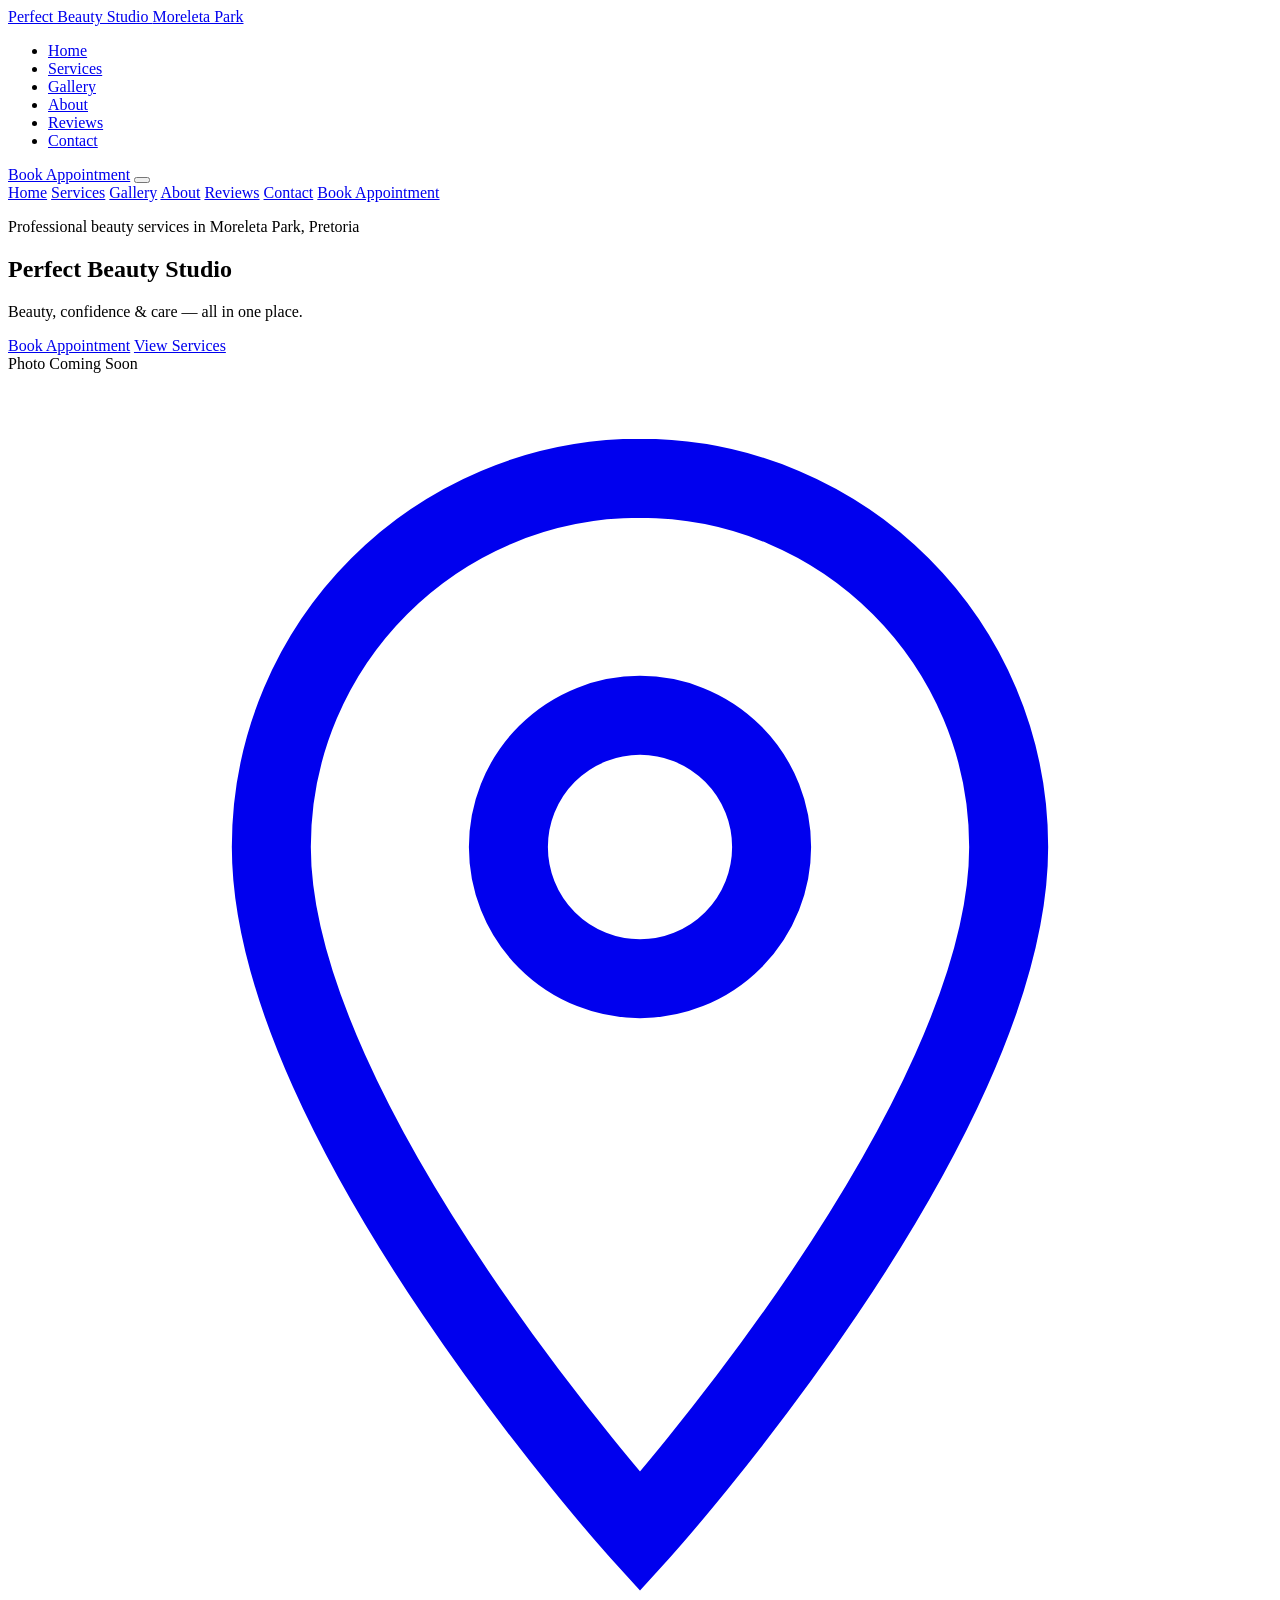
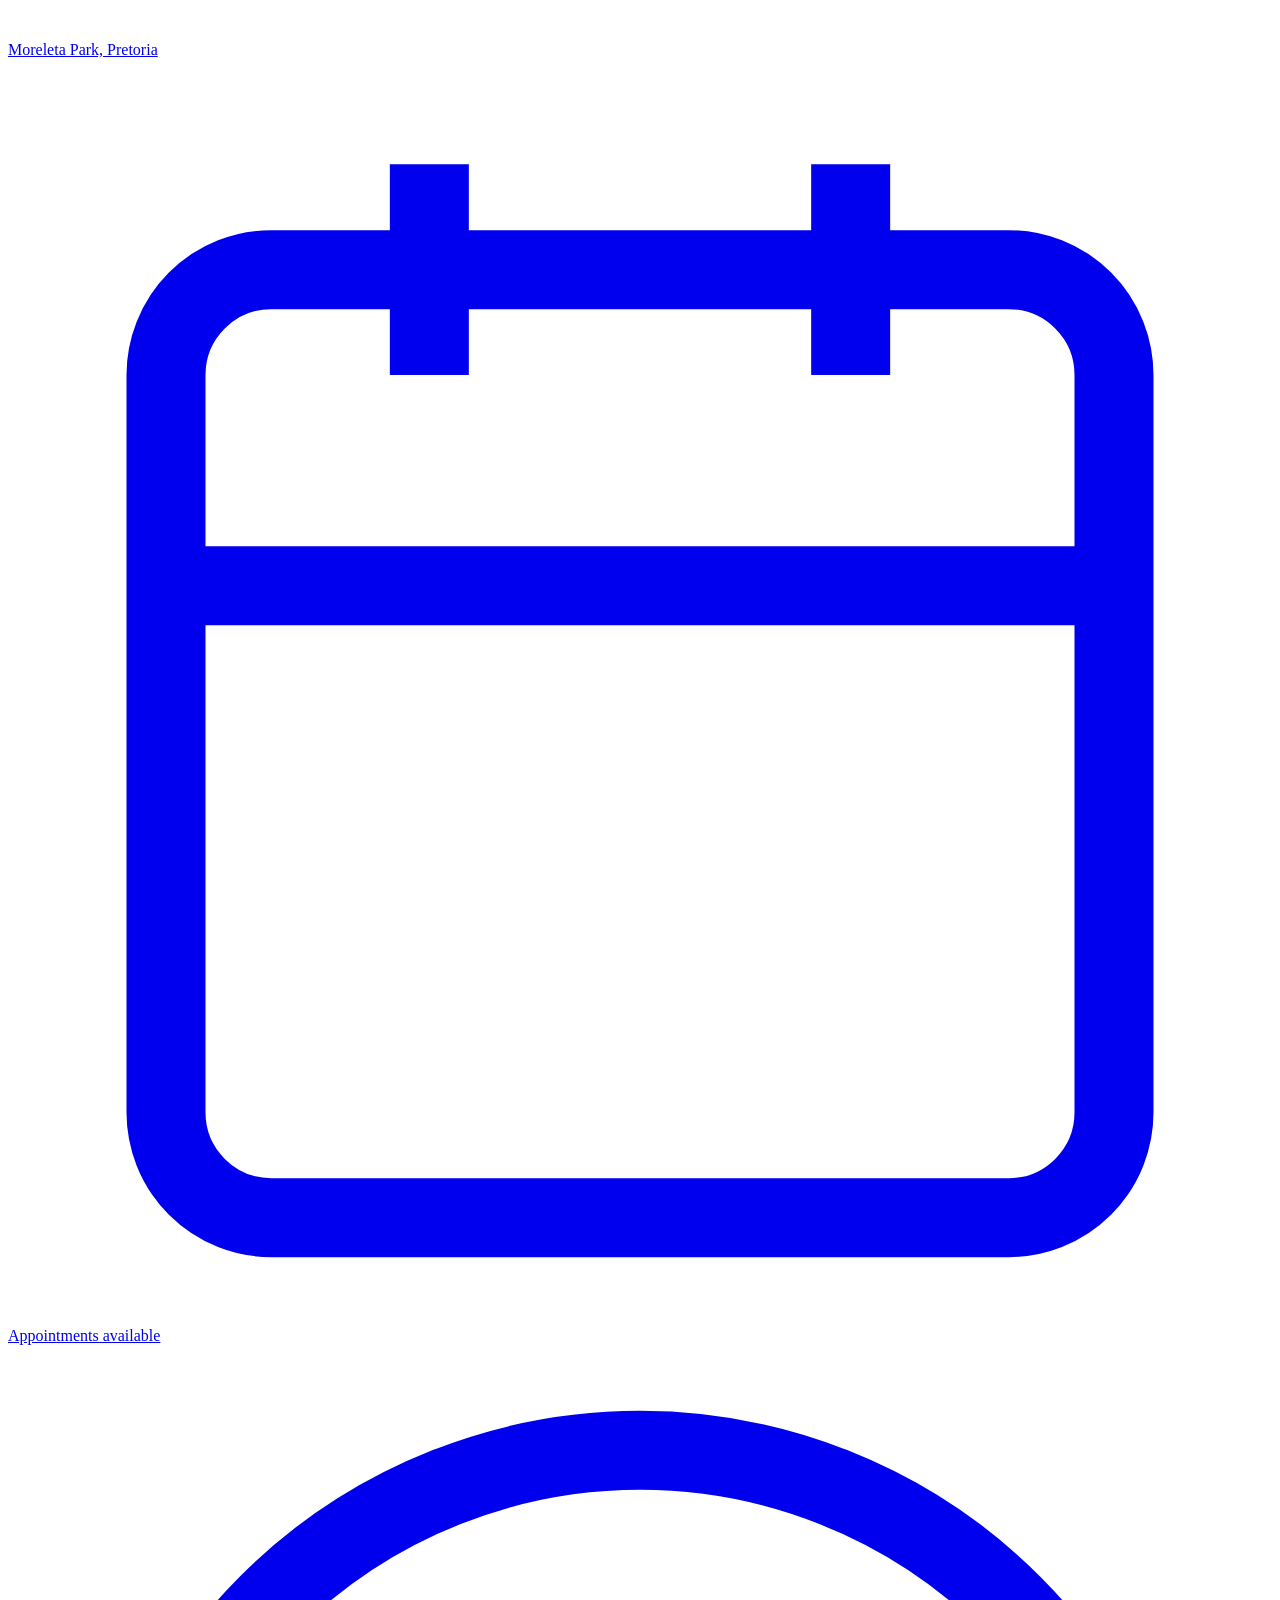
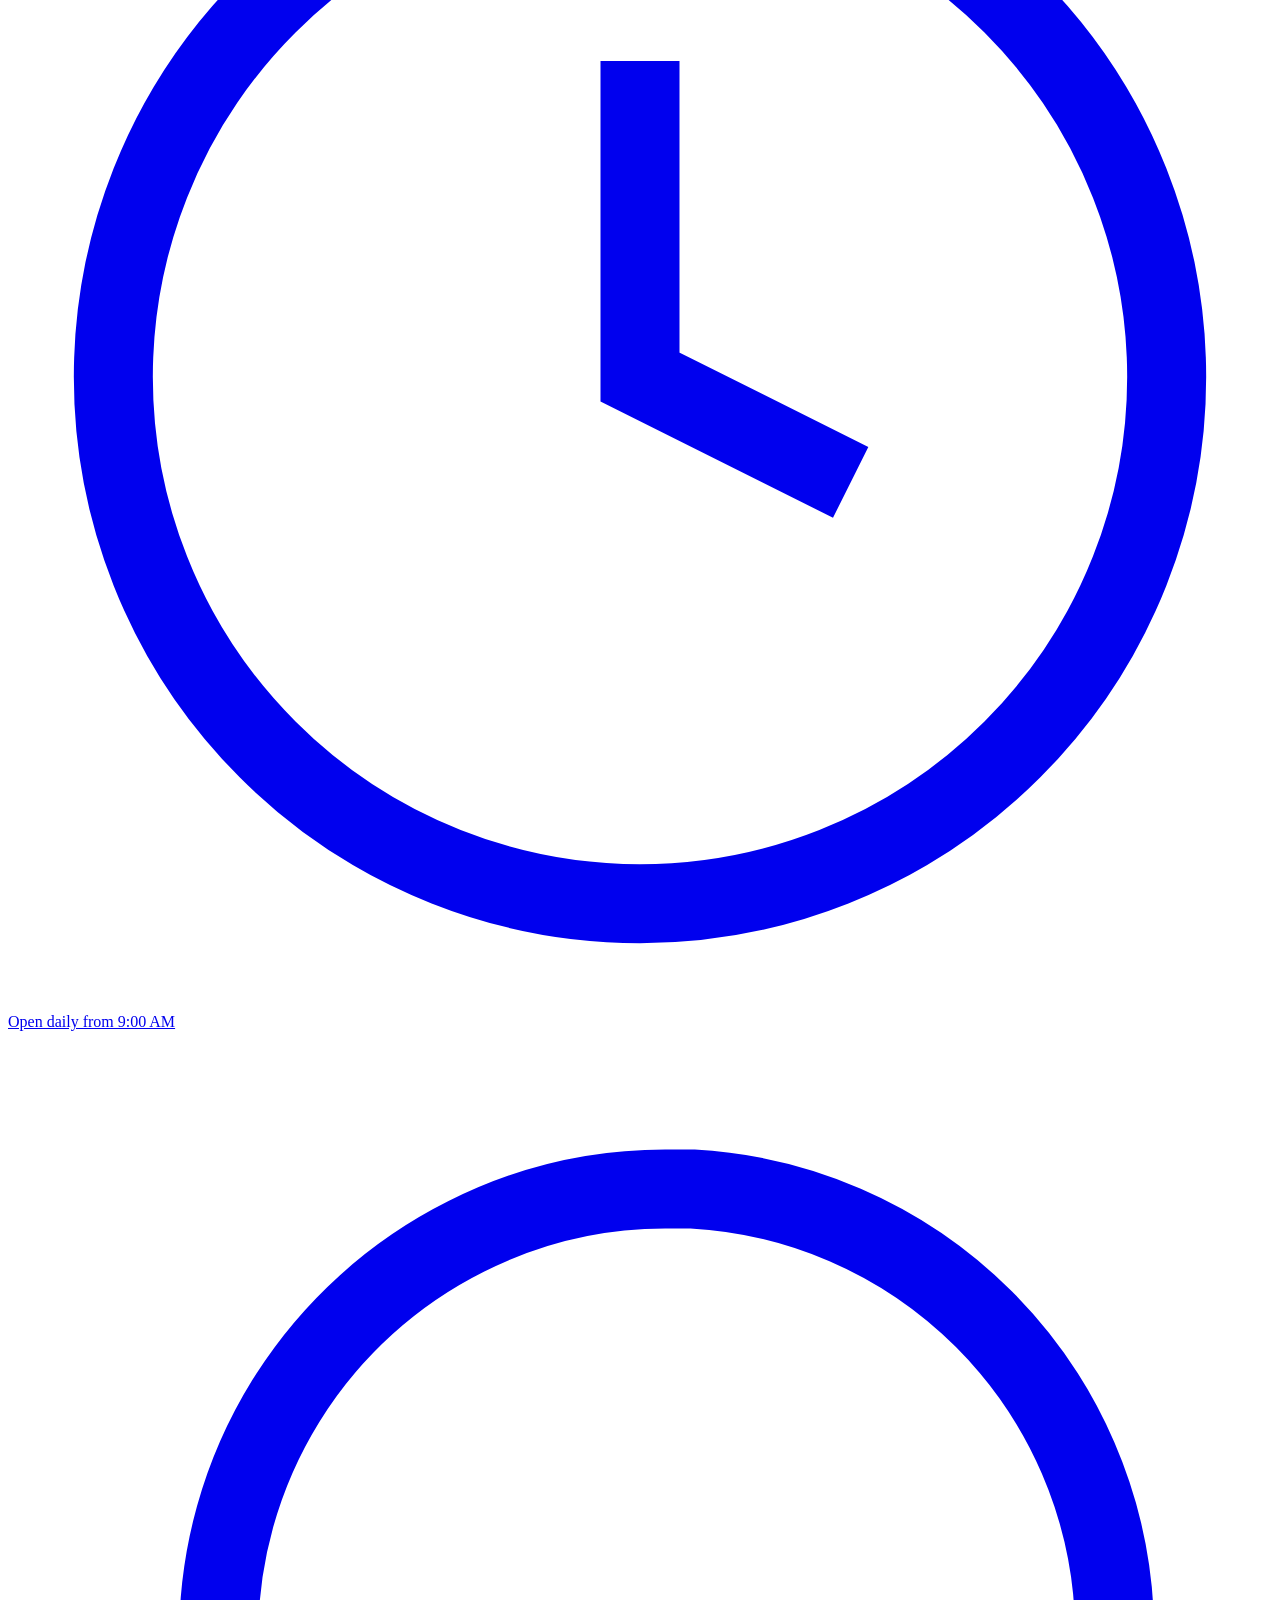
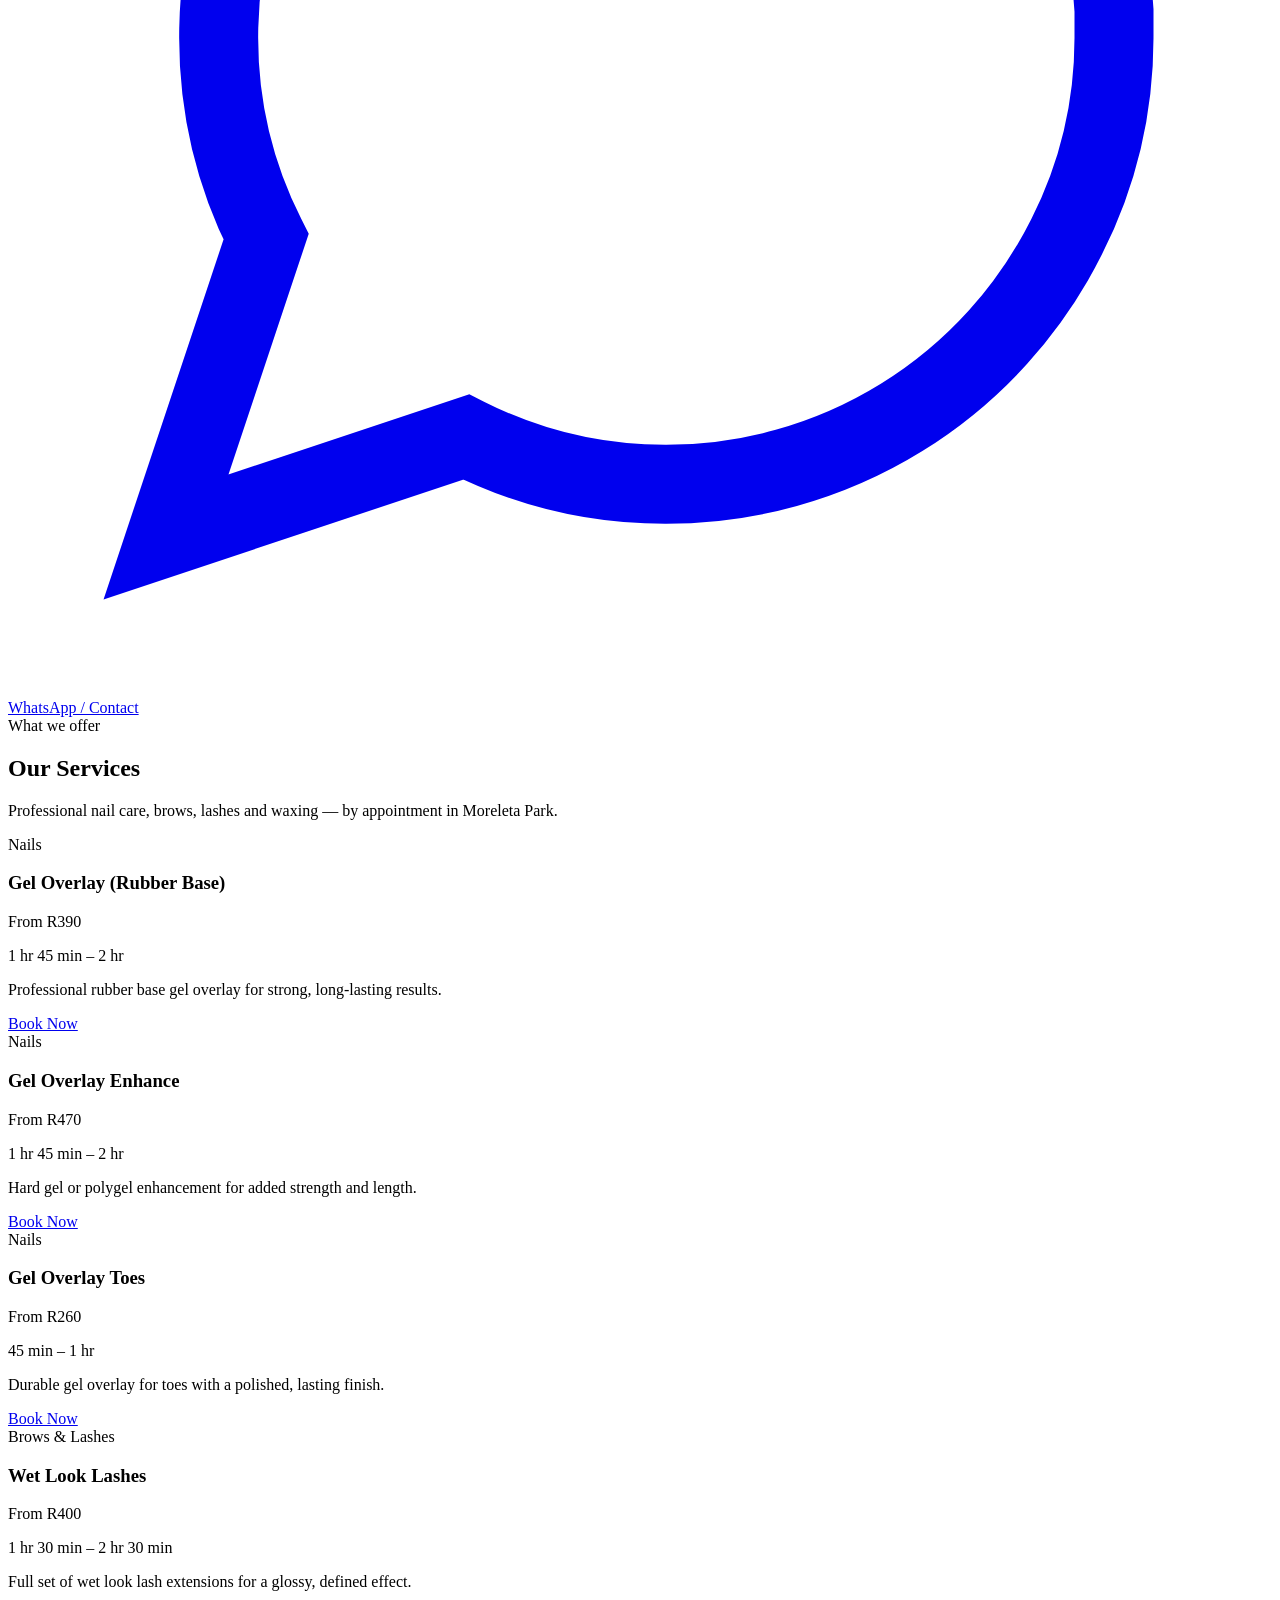
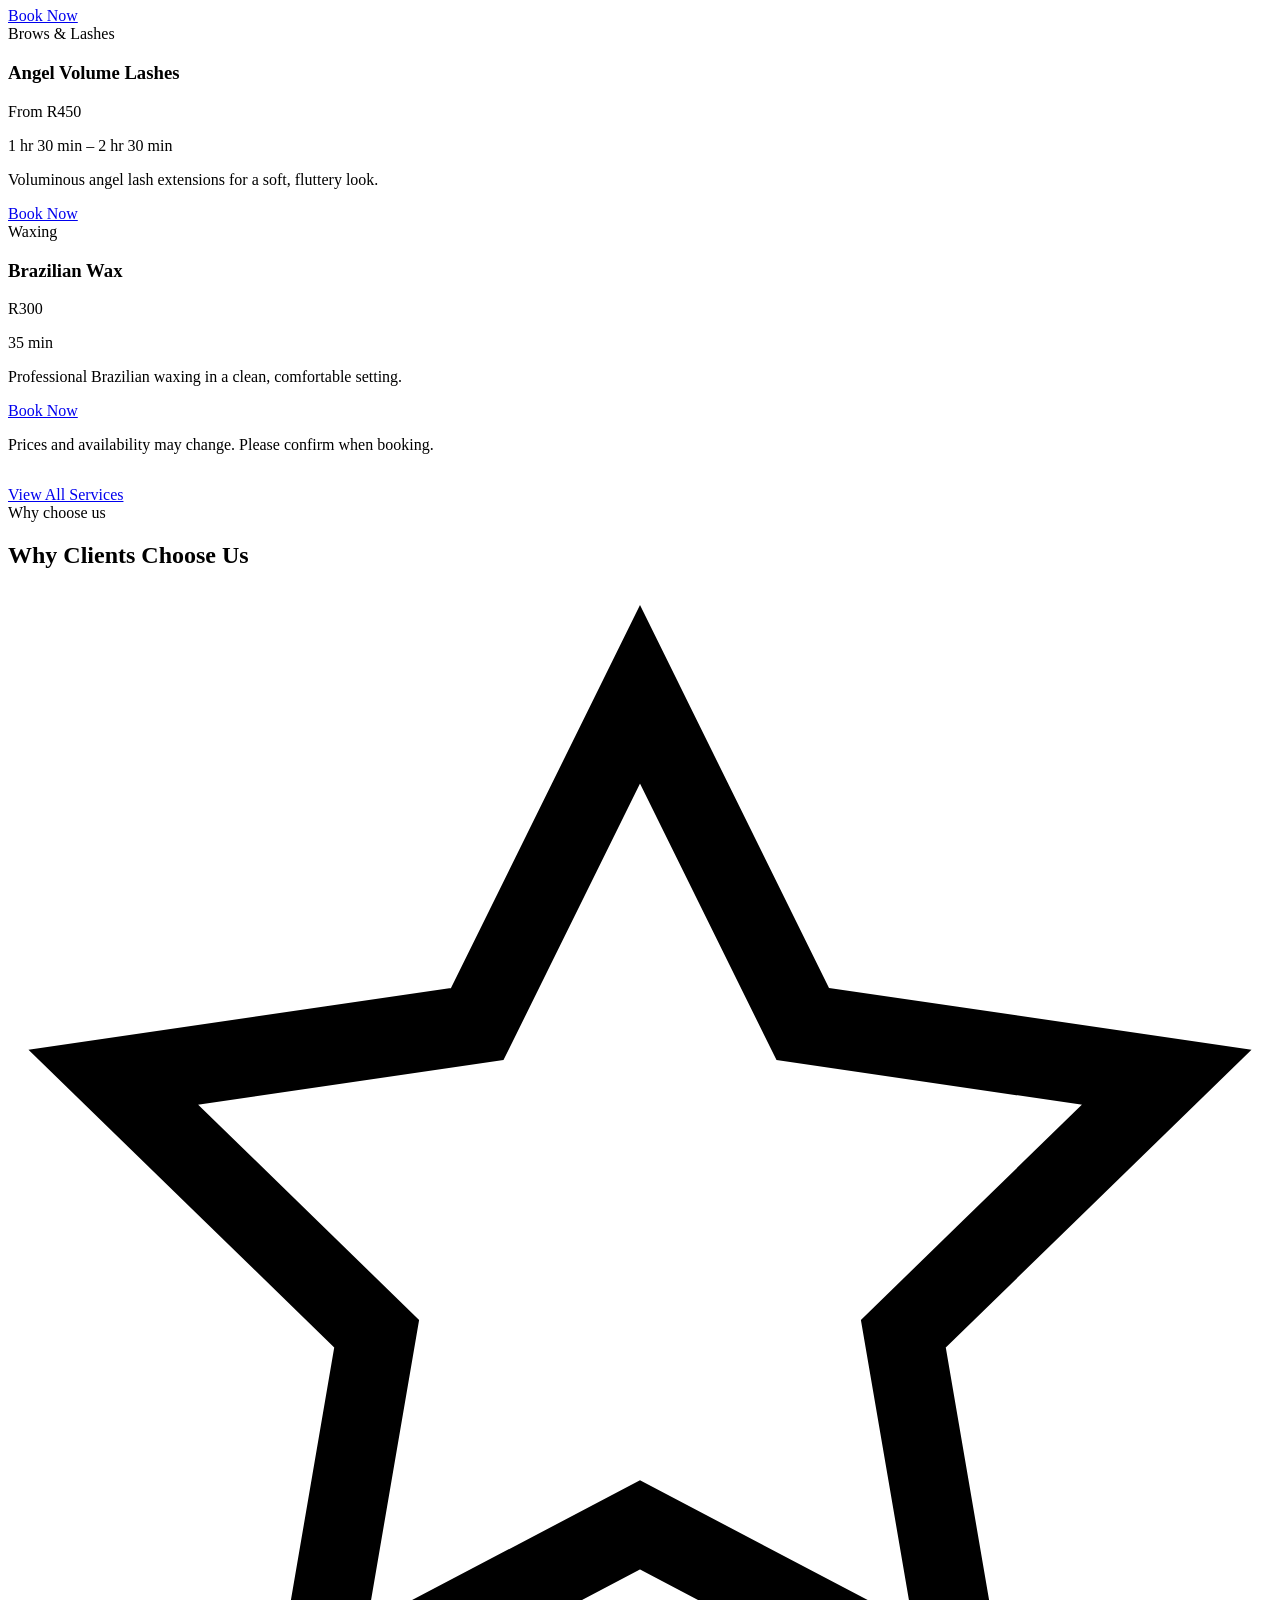
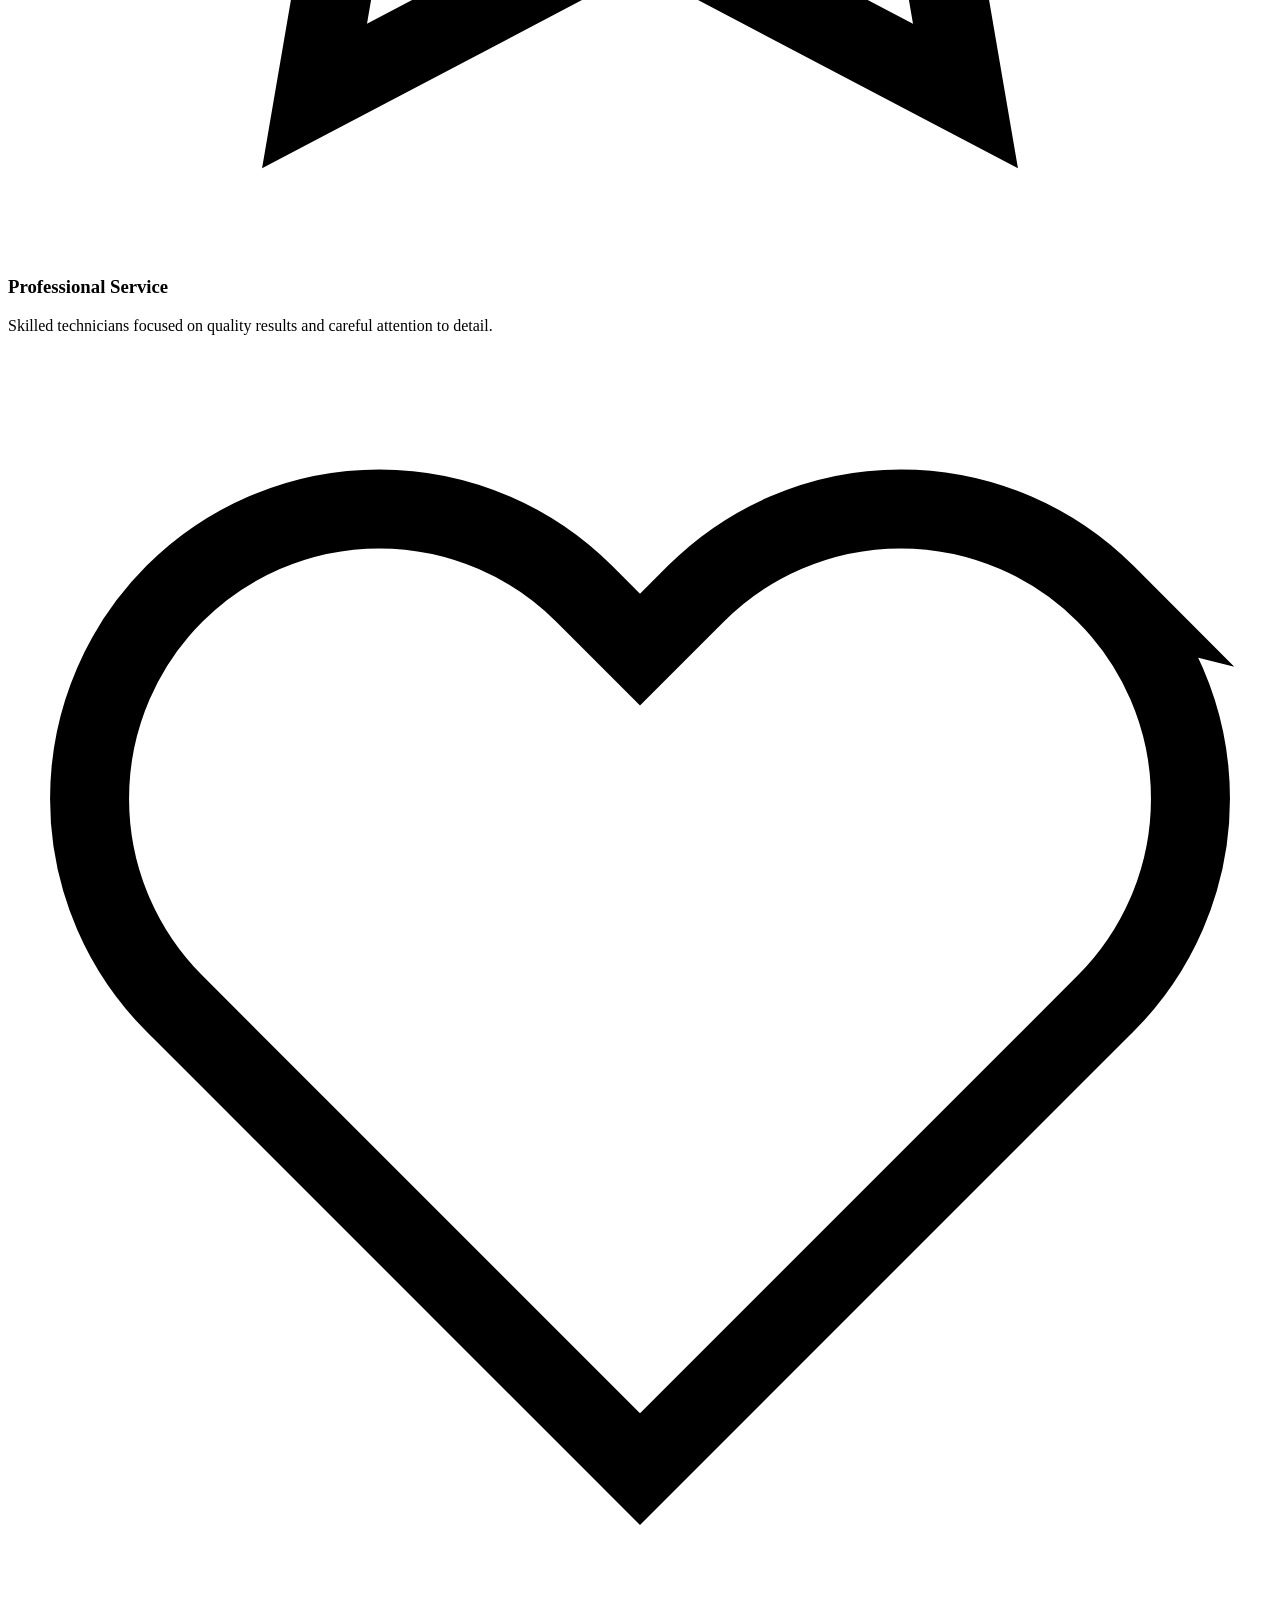
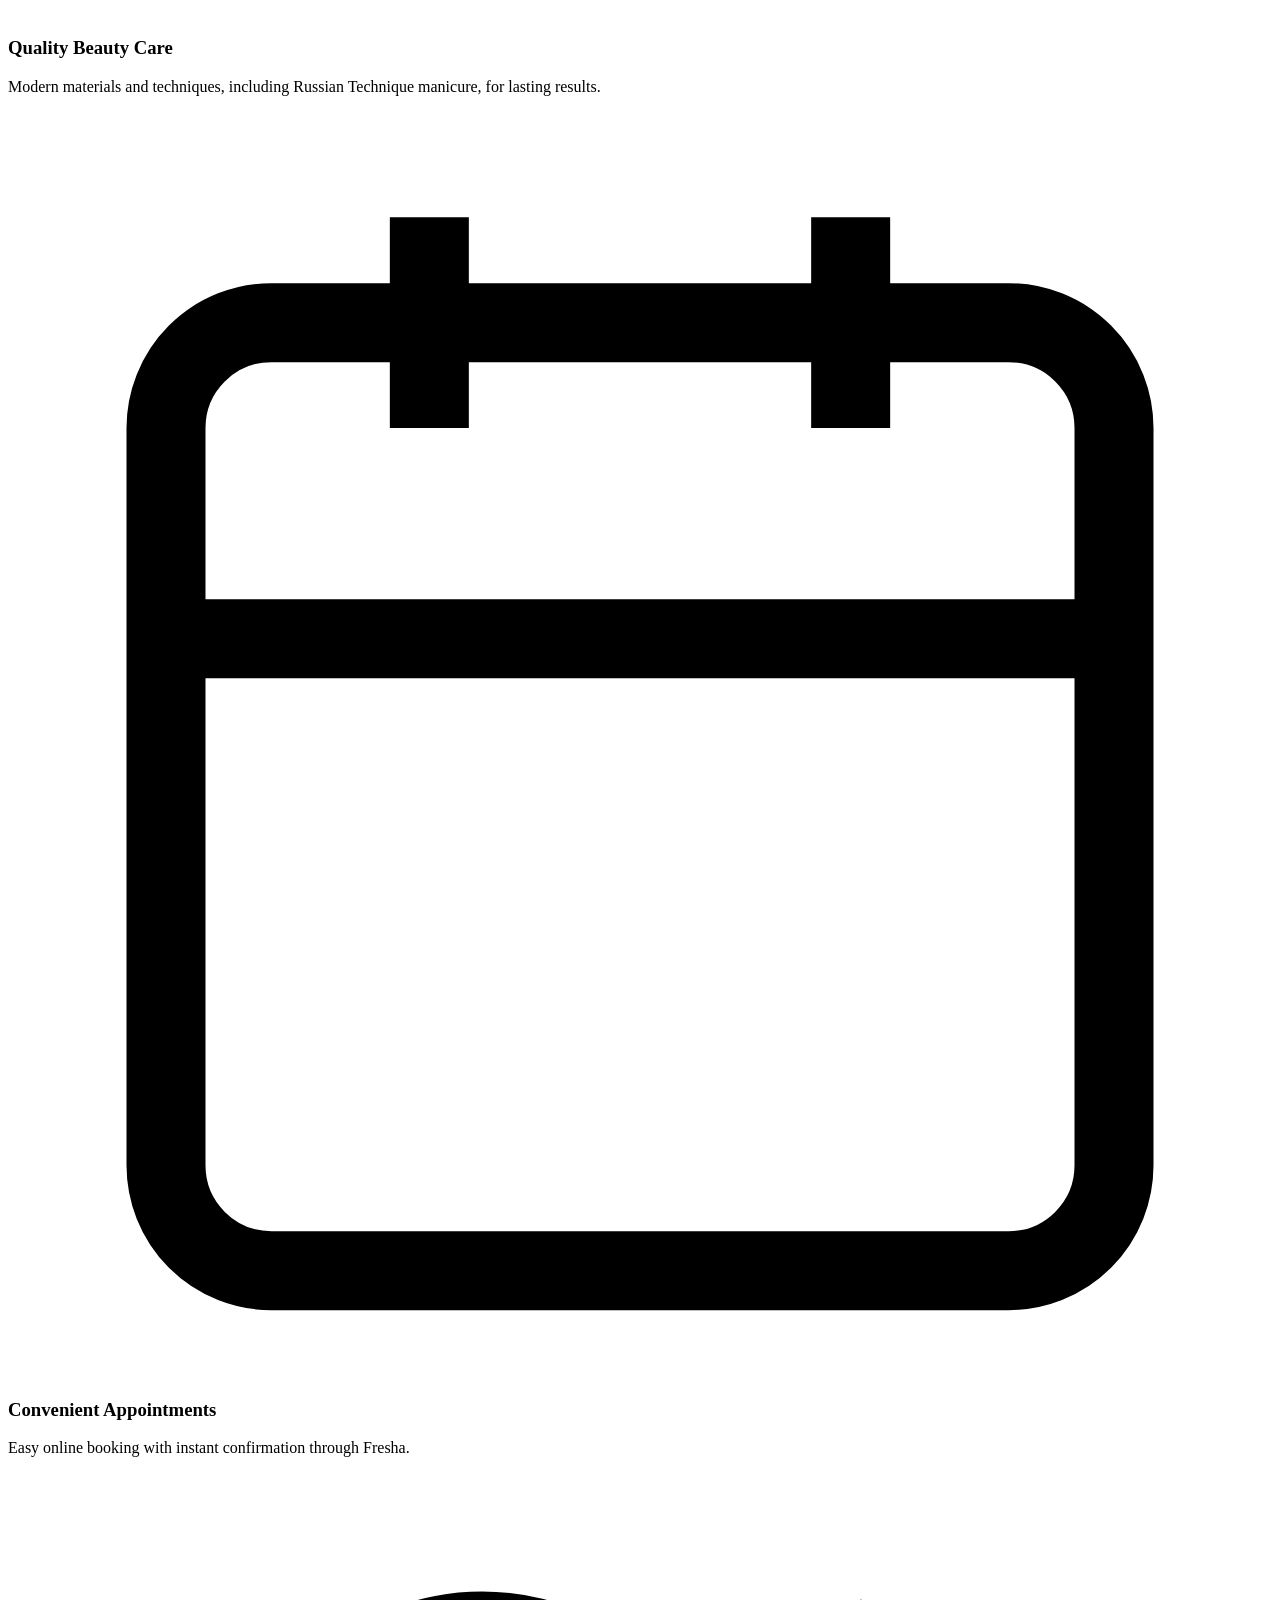
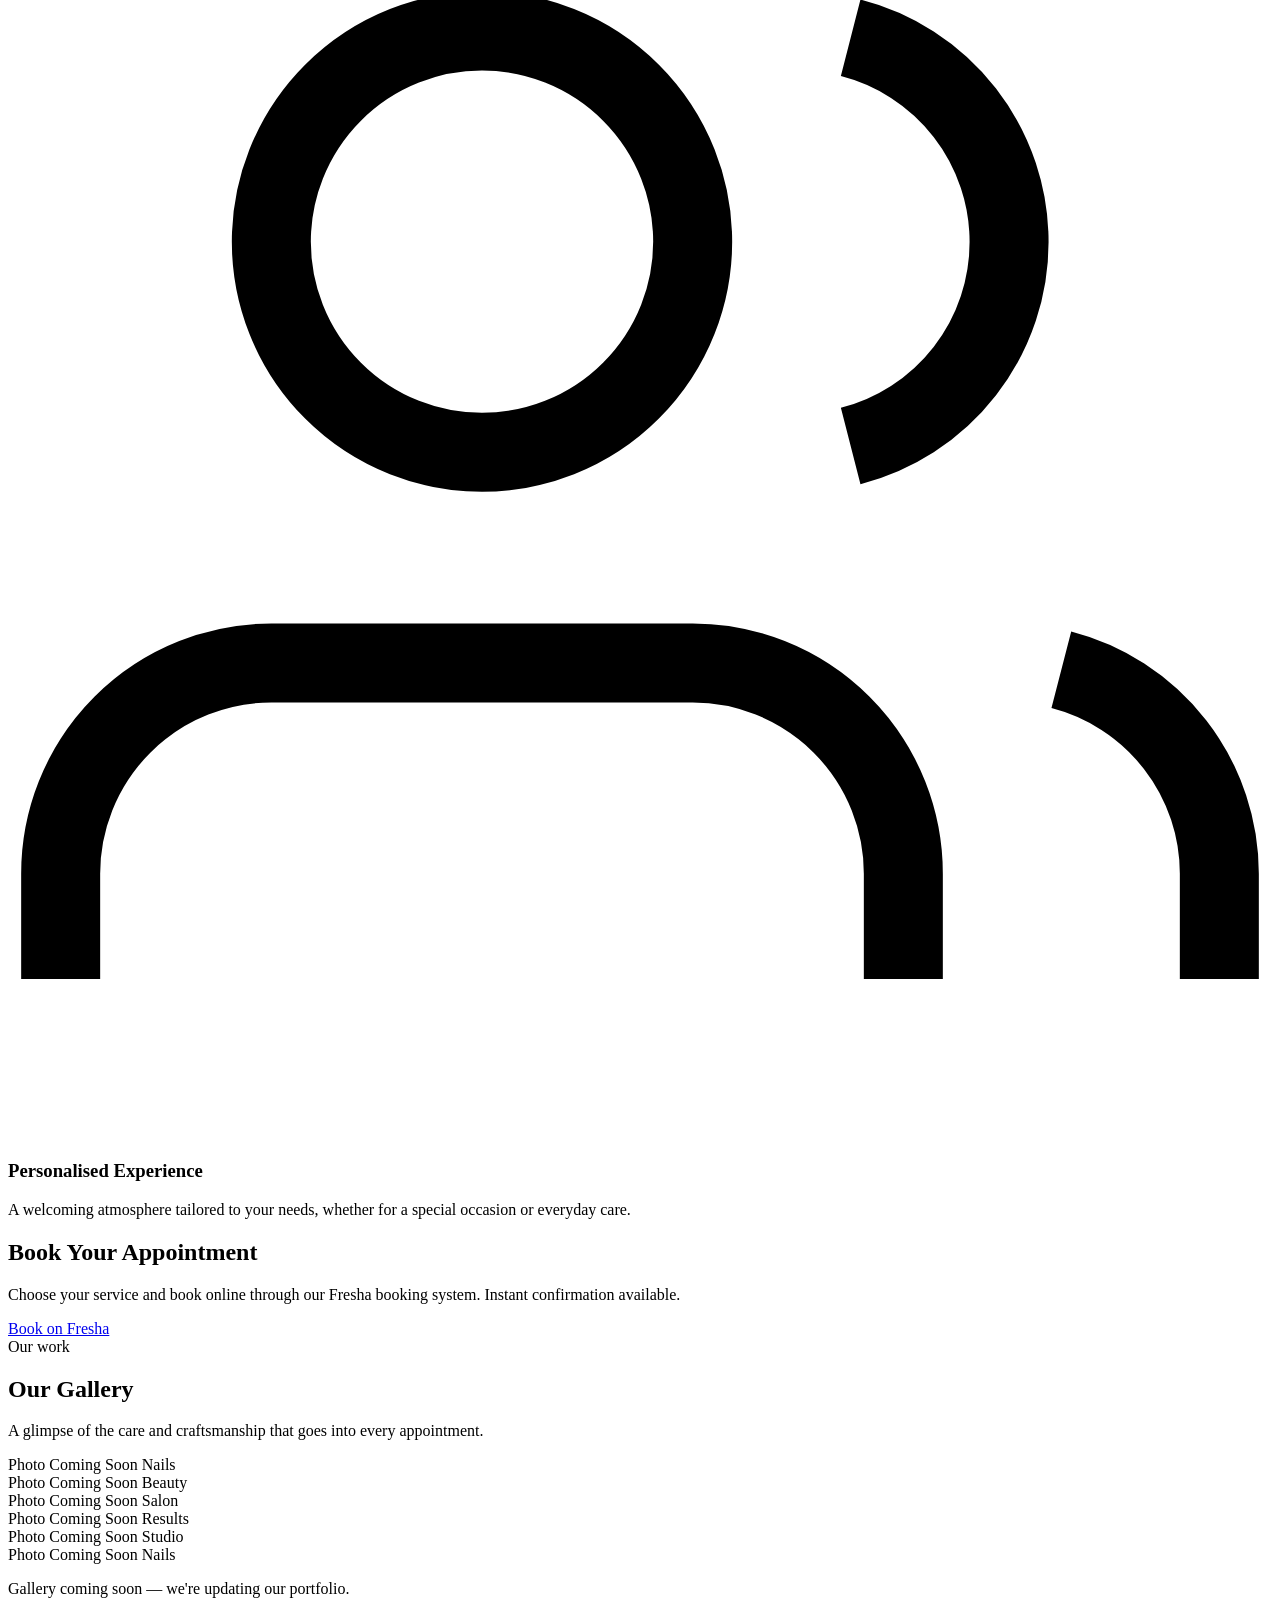
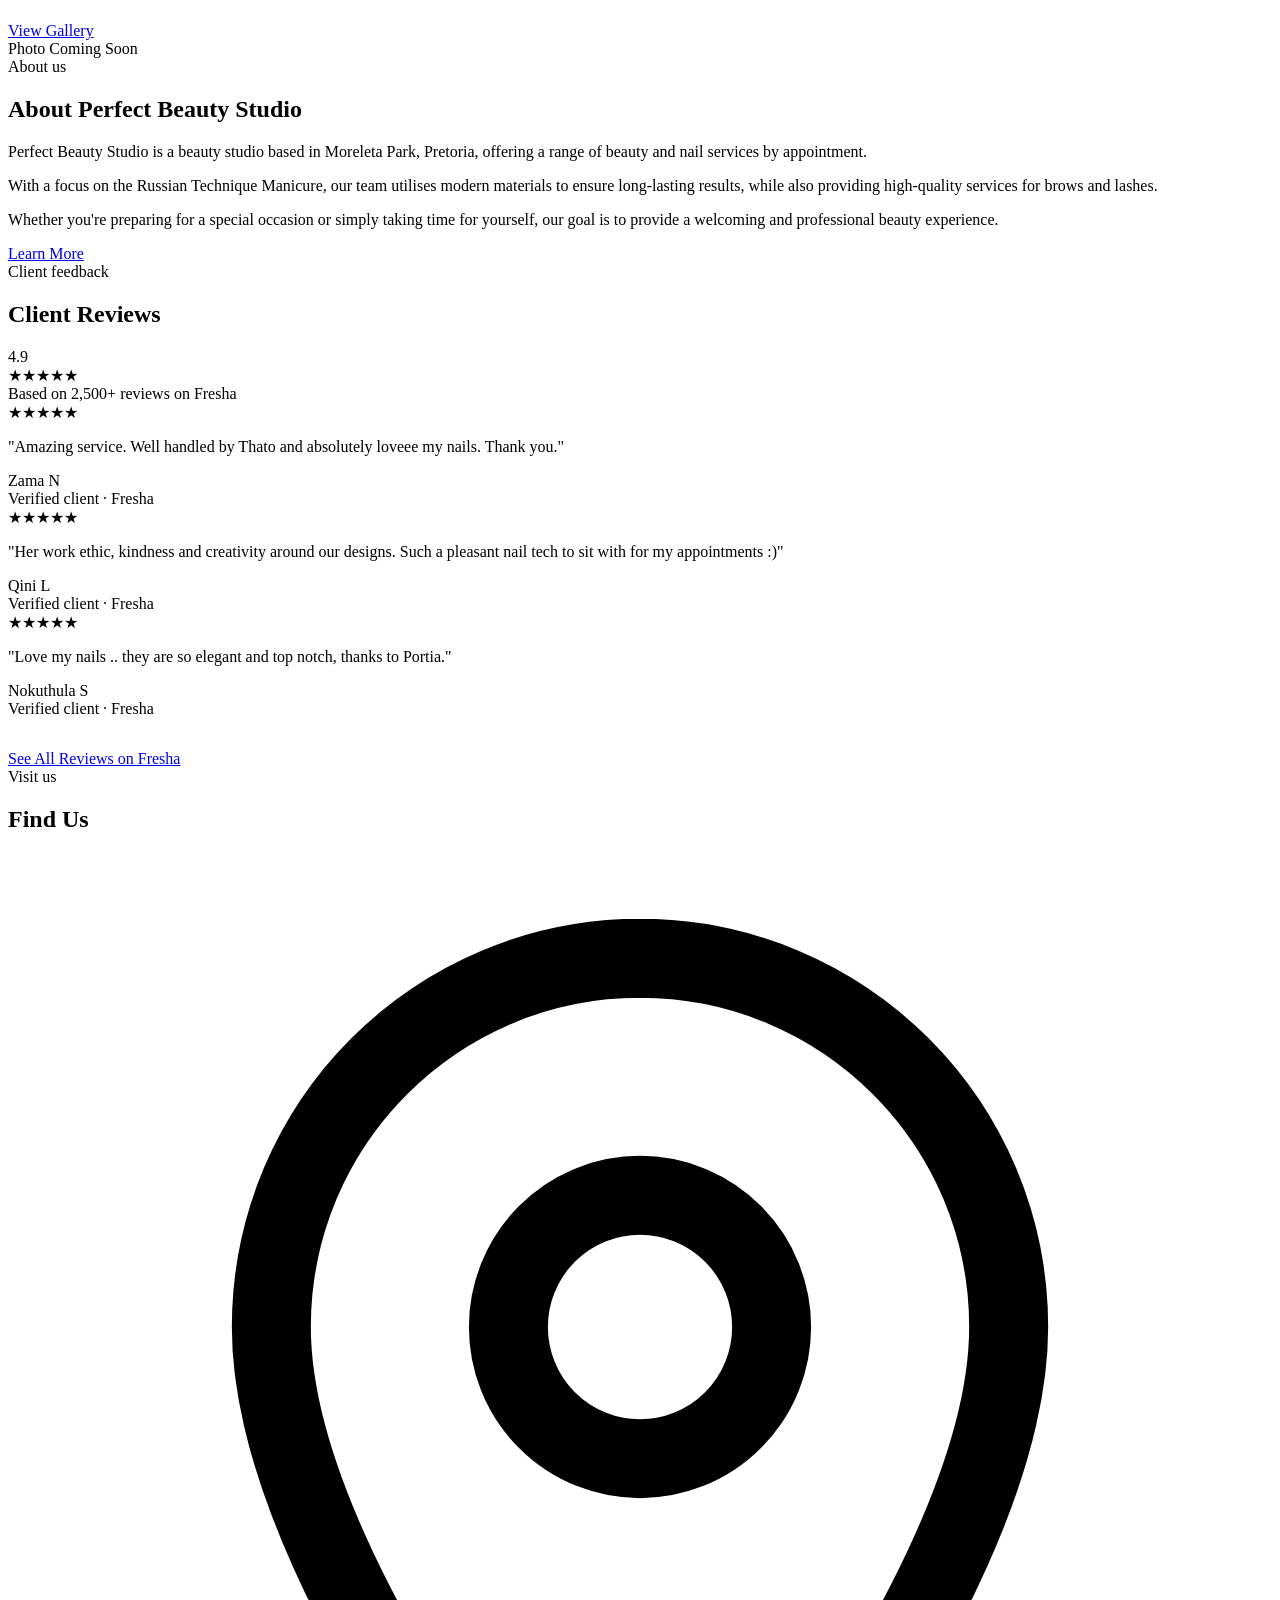
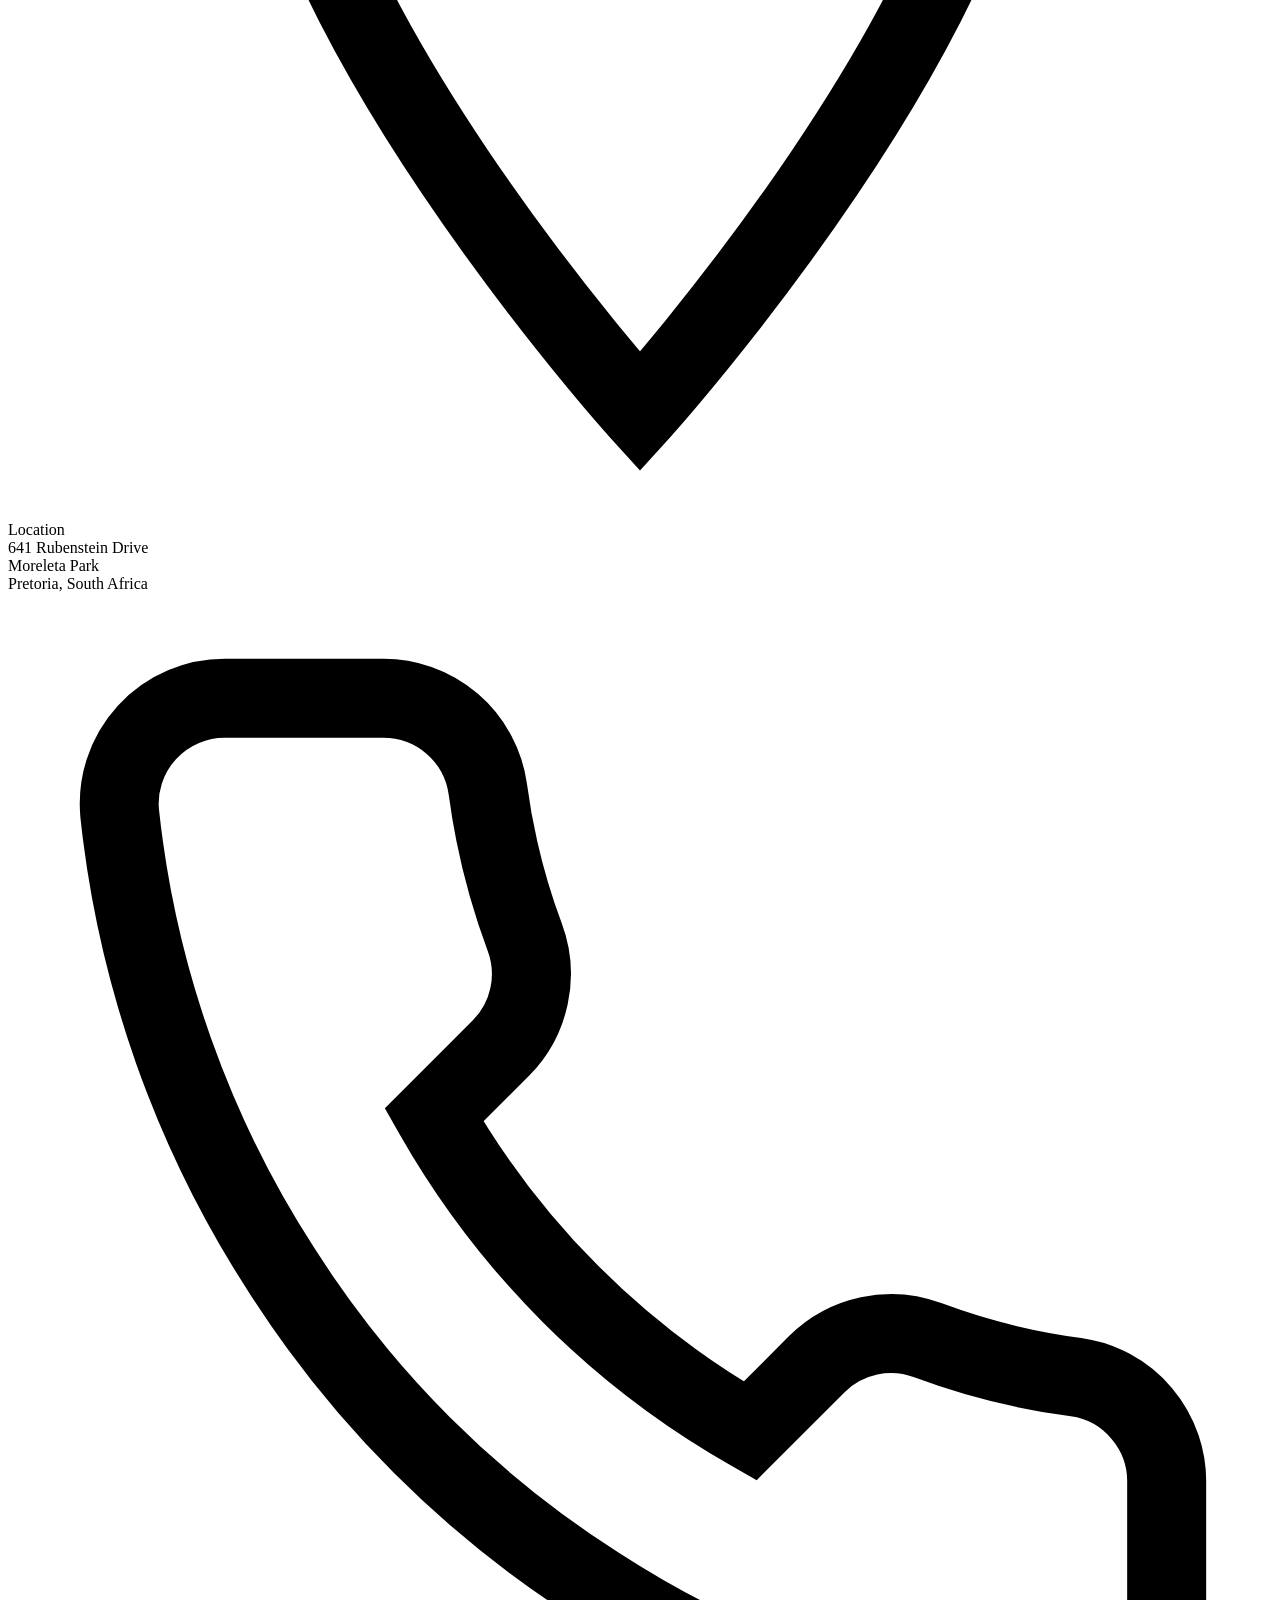
==== index.html @ a48de30c "Add files via upload" ====
<!DOCTYPE html>
<html lang="en">
<head>
  <meta charset="UTF-8">
  <meta name="viewport" content="width=device-width, initial-scale=1.0">
  <title>Perfect Beauty Studio | Beauty & Nail Services in Moreleta Park, Pretoria</title>
  <meta name="description" content="Perfect Beauty Studio in Moreleta Park, Pretoria. Explore beauty and nail services, view our gallery, and book your appointment.">
  <meta name="keywords" content="Perfect Beauty Studio, Moreleta Park, Pretoria, beauty salon Pretoria, nail salon Pretoria, beauty services Moreleta Park">
  <meta name="robots" content="index, follow">
  <link rel="canonical" href="https://perfectbeautystudio.co.za/">

  <!-- Open Graph -->
  <meta property="og:title" content="Perfect Beauty Studio | Beauty & Nail Services in Moreleta Park, Pretoria">
  <meta property="og:description" content="Professional beauty and nail services in Moreleta Park, Pretoria. Book your appointment today.">
  <meta property="og:type" content="website">
  <meta property="og:locale" content="en_ZA">
  <meta property="og:site_name" content="Perfect Beauty Studio">

  <!-- Fonts -->
  <link rel="preconnect" href="https://fonts.googleapis.com">
  <link rel="preconnect" href="https://fonts.gstatic.com" crossorigin>
  <link href="https://fonts.googleapis.com/css2?family=Cormorant+Garamond:ital,wght@0,400;0,500;0,600;1,400&family=Jost:wght@300;400;500;600&display=swap" rel="stylesheet">

  <link rel="stylesheet" href="css/style.css">
  <link rel="icon" href="favicon.svg" type="image/svg+xml">
  <link rel="icon" href="favicon.ico" type="image/x-icon">
</head>
<body>
  <!-- Header -->
  <header class="header">
    <div class="container">
      <nav class="nav" aria-label="Main navigation">
        <a href="index.html" class="nav__logo">
          Perfect Beauty Studio
          <span>Moreleta Park</span>
        </a>
        <ul class="nav__menu">
          <li><a href="index.html" class="nav__link active">Home</a></li>
          <li><a href="services.html" class="nav__link">Services</a></li>
          <li><a href="gallery.html" class="nav__link">Gallery</a></li>
          <li><a href="about.html" class="nav__link">About</a></li>
          <li><a href="index.html#reviews" class="nav__link">Reviews</a></li>
          <li><a href="contact.html" class="nav__link">Contact</a></li>
        </ul>
        <a href="https://www.fresha.com/a/perfect-beauty-studio-pretoria-641-rubenstein-drive-vx52zftc" class="btn btn--primary btn--sm nav__cta" target="_blank" rel="noopener">Book Appointment</a>
        <button class="nav__toggle" aria-label="Toggle menu">
          <span></span><span></span><span></span>
        </button>
      </nav>
    </div>
  </header>

  <!-- Mobile menu -->
  <div class="nav__overlay"></div>
  <div class="nav__mobile">
    <a href="index.html" class="nav__link">Home</a>
    <a href="services.html" class="nav__link">Services</a>
    <a href="gallery.html" class="nav__link">Gallery</a>
    <a href="about.html" class="nav__link">About</a>
    <a href="index.html#reviews" class="nav__link">Reviews</a>
    <a href="contact.html" class="nav__link">Contact</a>
    <a href="https://www.fresha.com/a/perfect-beauty-studio-pretoria-641-rubenstein-drive-vx52zftc" class="btn btn--primary" target="_blank" rel="noopener">Book Appointment</a>
  </div>

  <main>
    <!-- Hero -->
    <section class="hero">
      <div class="container">
        <div class="hero__content">
          <p class="hero__label">Professional beauty services in Moreleta Park, Pretoria</p>
          <h1>Perfect Beauty Studio</h1>
          <p class="hero__tagline">Beauty, confidence &amp; care — all in one place.</p>
          <div class="btn-group" style="justify-content:flex-start;">
            <a href="https://www.fresha.com/a/perfect-beauty-studio-pretoria-641-rubenstein-drive-vx52zftc" class="btn btn--primary" target="_blank" rel="noopener">Book Appointment</a>
            <a href="services.html" class="btn btn--secondary">View Services</a>
          </div>
        </div>
      </div>
      <div class="hero__placeholder" aria-hidden="true">
        <span class="hero__placeholder-text">Photo Coming Soon</span>
      </div>
    </section>

    <!-- Quick Info Bar -->
    <div class="quick-bar">
      <div class="container">
        <div class="quick-bar__grid">
          <a href="contact.html" class="quick-bar__item">
            <svg class="quick-bar__icon" viewBox="0 0 24 24" fill="none" stroke="currentColor" stroke-width="1.5"><path d="M12 2C8.13 2 5 5.13 5 9c0 5.25 7 13 7 13s7-7.75 7-13c0-3.87-3.13-7-7-7zm0 9.5a2.5 2.5 0 010-5 2.5 2.5 0 010 5z"/></svg>
            Moreleta Park, Pretoria
          </a>
          <a href="https://www.fresha.com/a/perfect-beauty-studio-pretoria-641-rubenstein-drive-vx52zftc" class="quick-bar__item" target="_blank" rel="noopener">
            <svg class="quick-bar__icon" viewBox="0 0 24 24" fill="none" stroke="currentColor" stroke-width="1.5"><rect x="3" y="4" width="18" height="18" rx="2"/><path d="M16 2v4M8 2v4M3 10h18"/></svg>
            Appointments available
          </a>
          <a href="contact.html#hours" class="quick-bar__item">
            <svg class="quick-bar__icon" viewBox="0 0 24 24" fill="none" stroke="currentColor" stroke-width="1.5"><circle cx="12" cy="12" r="10"/><path d="M12 6v6l4 2"/></svg>
            Open daily from 9:00 AM
          </a>
          <a href="https://wa.me/27673897135?text=Hi%20Perfect%20Beauty%20Studio%2C%20I%27d%20like%20to%20make%20an%20appointment.%20Please%20can%20you%20help%20me%20with%20availability%3F" class="quick-bar__item" target="_blank" rel="noopener">
            <svg class="quick-bar__icon" viewBox="0 0 24 24" fill="none" stroke="currentColor" stroke-width="1.5"><path d="M21 11.5a8.38 8.38 0 01-.9 3.8 8.5 8.5 0 01-7.6 4.7 8.38 8.38 0 01-3.8-.9L3 21l1.9-5.7a8.38 8.38 0 01-.9-3.8 8.5 8.5 0 014.7-7.6 8.38 8.38 0 013.8-.9h.5a8.48 8.48 0 018 8v.5z"/></svg>
            WhatsApp / Contact
          </a>
        </div>
      </div>
    </div>

    <!-- Featured Services -->
    <section class="section" id="services">
      <div class="container">
        <div class="text-center fade-in">
          <span class="section-label">What we offer</span>
          <h2 class="section-title">Our Services</h2>
          <p class="section-subtitle">Professional nail care, brows, lashes and waxing — by appointment in Moreleta Park.</p>
        </div>
        <div class="services-grid">
          <article class="service-card fade-in">
            <span class="service-card__category">Nails</span>
            <h3 class="service-card__name">Gel Overlay (Rubber Base)</h3>
            <p class="service-card__price">From R390</p>
            <p class="service-card__duration">1 hr 45 min – 2 hr</p>
            <p class="service-card__desc">Professional rubber base gel overlay for strong, long-lasting results.</p>
            <a href="https://www.fresha.com/a/perfect-beauty-studio-pretoria-641-rubenstein-drive-vx52zftc" class="btn btn--outline btn--sm" target="_blank" rel="noopener">Book Now</a>
          </article>
          <article class="service-card fade-in">
            <span class="service-card__category">Nails</span>
            <h3 class="service-card__name">Gel Overlay Enhance</h3>
            <p class="service-card__price">From R470</p>
            <p class="service-card__duration">1 hr 45 min – 2 hr</p>
            <p class="service-card__desc">Hard gel or polygel enhancement for added strength and length.</p>
            <a href="https://www.fresha.com/a/perfect-beauty-studio-pretoria-641-rubenstein-drive-vx52zftc" class="btn btn--outline btn--sm" target="_blank" rel="noopener">Book Now</a>
          </article>
          <article class="service-card fade-in">
            <span class="service-card__category">Nails</span>
            <h3 class="service-card__name">Gel Overlay Toes</h3>
            <p class="service-card__price">From R260</p>
            <p class="service-card__duration">45 min – 1 hr</p>
            <p class="service-card__desc">Durable gel overlay for toes with a polished, lasting finish.</p>
            <a href="https://www.fresha.com/a/perfect-beauty-studio-pretoria-641-rubenstein-drive-vx52zftc" class="btn btn--outline btn--sm" target="_blank" rel="noopener">Book Now</a>
          </article>
          <article class="service-card fade-in">
            <span class="service-card__category">Brows &amp; Lashes</span>
            <h3 class="service-card__name">Wet Look Lashes</h3>
            <p class="service-card__price">From R400</p>
            <p class="service-card__duration">1 hr 30 min – 2 hr 30 min</p>
            <p class="service-card__desc">Full set of wet look lash extensions for a glossy, defined effect.</p>
            <a href="https://www.fresha.com/a/perfect-beauty-studio-pretoria-641-rubenstein-drive-vx52zftc" class="btn btn--outline btn--sm" target="_blank" rel="noopener">Book Now</a>
          </article>
          <article class="service-card fade-in">
            <span class="service-card__category">Brows &amp; Lashes</span>
            <h3 class="service-card__name">Angel Volume Lashes</h3>
            <p class="service-card__price">From R450</p>
            <p class="service-card__duration">1 hr 30 min – 2 hr 30 min</p>
            <p class="service-card__desc">Voluminous angel lash extensions for a soft, fluttery look.</p>
            <a href="https://www.fresha.com/a/perfect-beauty-studio-pretoria-641-rubenstein-drive-vx52zftc" class="btn btn--outline btn--sm" target="_blank" rel="noopener">Book Now</a>
          </article>
          <article class="service-card fade-in">
            <span class="service-card__category">Waxing</span>
            <h3 class="service-card__name">Brazilian Wax</h3>
            <p class="service-card__price">R300</p>
            <p class="service-card__duration">35 min</p>
            <p class="service-card__desc">Professional Brazilian waxing in a clean, comfortable setting.</p>
            <a href="https://www.fresha.com/a/perfect-beauty-studio-pretoria-641-rubenstein-drive-vx52zftc" class="btn btn--outline btn--sm" target="_blank" rel="noopener">Book Now</a>
          </article>
        </div>
        <p class="price-note">Prices and availability may change. Please confirm when booking.</p>
        <div class="text-center" style="margin-top:2rem;">
          <a href="services.html" class="btn btn--secondary">View All Services</a>
        </div>
      </div>
    </section>

    <!-- Why Clients Choose Us -->
    <section class="section section--alt">
      <div class="container">
        <div class="text-center fade-in">
          <span class="section-label">Why choose us</span>
          <h2 class="section-title">Why Clients Choose Us</h2>
        </div>
        <div class="features-grid">
          <div class="feature-card fade-in">
            <div class="feature-card__icon">
              <svg viewBox="0 0 24 24" fill="none" stroke="currentColor" stroke-width="1.5"><path d="M12 2l3.09 6.26L22 9.27l-5 4.87 1.18 6.88L12 17.77l-6.18 3.25L7 14.14 2 9.27l6.91-1.01L12 2z"/></svg>
            </div>
            <h3>Professional Service</h3>
            <p>Skilled technicians focused on quality results and careful attention to detail.</p>
          </div>
          <div class="feature-card fade-in">
            <div class="feature-card__icon">
              <svg viewBox="0 0 24 24" fill="none" stroke="currentColor" stroke-width="1.5"><path d="M20.84 4.61a5.5 5.5 0 00-7.78 0L12 5.67l-1.06-1.06a5.5 5.5 0 00-7.78 7.78l1.06 1.06L12 21.23l7.78-7.78 1.06-1.06a5.5 5.5 0 000-7.78z"/></svg>
            </div>
            <h3>Quality Beauty Care</h3>
            <p>Modern materials and techniques, including Russian Technique manicure, for lasting results.</p>
          </div>
          <div class="feature-card fade-in">
            <div class="feature-card__icon">
              <svg viewBox="0 0 24 24" fill="none" stroke="currentColor" stroke-width="1.5"><rect x="3" y="4" width="18" height="18" rx="2"/><path d="M16 2v4M8 2v4M3 10h18"/></svg>
            </div>
            <h3>Convenient Appointments</h3>
            <p>Easy online booking with instant confirmation through Fresha.</p>
          </div>
          <div class="feature-card fade-in">
            <div class="feature-card__icon">
              <svg viewBox="0 0 24 24" fill="none" stroke="currentColor" stroke-width="1.5"><path d="M17 21v-2a4 4 0 00-4-4H5a4 4 0 00-4 4v2"/><circle cx="9" cy="7" r="4"/><path d="M23 21v-2a4 4 0 00-3-3.87M16 3.13a4 4 0 010 7.75"/></svg>
            </div>
            <h3>Personalised Experience</h3>
            <p>A welcoming atmosphere tailored to your needs, whether for a special occasion or everyday care.</p>
          </div>
        </div>
      </div>
    </section>

    <!-- Booking CTA -->
    <section class="section" id="booking">
      <div class="container">
        <div class="booking-cta fade-in">
          <h2>Book Your Appointment</h2>
          <p>Choose your service and book online through our Fresha booking system. Instant confirmation available.</p>
          <a href="https://www.fresha.com/a/perfect-beauty-studio-pretoria-641-rubenstein-drive-vx52zftc" class="btn btn--primary" target="_blank" rel="noopener">Book on Fresha</a>
        </div>
      </div>
    </section>

    <!-- Gallery Preview -->
    <section class="section section--alt" id="gallery">
      <div class="container">
        <div class="text-center fade-in">
          <span class="section-label">Our work</span>
          <h2 class="section-title">Our Gallery</h2>
          <p class="section-subtitle">A glimpse of the care and craftsmanship that goes into every appointment.</p>
        </div>
        <div class="gallery-grid">
          <div class="gallery-item fade-in">
            <span class="gallery-item__label">Photo Coming Soon</span>
            <span class="gallery-item__sub">Nails</span>
          </div>
          <div class="gallery-item fade-in">
            <span class="gallery-item__label">Photo Coming Soon</span>
            <span class="gallery-item__sub">Beauty</span>
          </div>
          <div class="gallery-item fade-in">
            <span class="gallery-item__label">Photo Coming Soon</span>
            <span class="gallery-item__sub">Salon</span>
          </div>
          <div class="gallery-item fade-in">
            <span class="gallery-item__label">Photo Coming Soon</span>
            <span class="gallery-item__sub">Results</span>
          </div>
          <div class="gallery-item fade-in">
            <span class="gallery-item__label">Photo Coming Soon</span>
            <span class="gallery-item__sub">Studio</span>
          </div>
          <div class="gallery-item fade-in">
            <span class="gallery-item__label">Photo Coming Soon</span>
            <span class="gallery-item__sub">Nails</span>
          </div>
        </div>
        <p class="gallery-note">Gallery coming soon — we're updating our portfolio.</p>
        <div class="text-center" style="margin-top:1.5rem;">
          <a href="gallery.html" class="btn btn--secondary">View Gallery</a>
        </div>
      </div>
    </section>

    <!-- About Preview -->
    <section class="section" id="about">
      <div class="container">
        <div class="about-grid">
          <div class="about__image fade-in">
            <span class="about__image-label">Photo Coming Soon</span>
          </div>
          <div class="about__content fade-in">
            <span class="section-label">About us</span>
            <h2>About Perfect Beauty Studio</h2>
            <p>Perfect Beauty Studio is a beauty studio based in Moreleta Park, Pretoria, offering a range of beauty and nail services by appointment.</p>
            <p>With a focus on the Russian Technique Manicure, our team utilises modern materials to ensure long-lasting results, while also providing high-quality services for brows and lashes.</p>
            <p>Whether you're preparing for a special occasion or simply taking time for yourself, our goal is to provide a welcoming and professional beauty experience.</p>
            <a href="about.html" class="btn btn--secondary" style="margin-top:0.5rem;">Learn More</a>
          </div>
        </div>
      </div>
    </section>

    <!-- Reviews -->
    <section class="section section--alt" id="reviews">
      <div class="container">
        <div class="text-center fade-in">
          <span class="section-label">Client feedback</span>
          <h2 class="section-title">Client Reviews</h2>
        </div>
        <div class="reviews-rating fade-in">
          <span class="reviews-rating__score">4.9</span>
          <div>
            <div class="reviews-rating__stars">★★★★★</div>
            <div class="reviews-rating__count">Based on 2,500+ reviews on Fresha</div>
          </div>
        </div>
        <div class="reviews-grid">
          <div class="review-card fade-in">
            <div class="review-card__stars">★★★★★</div>
            <p class="review-card__text">"Amazing service. Well handled by Thato and absolutely loveee my nails. Thank you."</p>
            <div class="review-card__author">Zama N</div>
            <div class="review-card__meta">Verified client · Fresha</div>
          </div>
          <div class="review-card fade-in">
            <div class="review-card__stars">★★★★★</div>
            <p class="review-card__text">"Her work ethic, kindness and creativity around our designs. Such a pleasant nail tech to sit with for my appointments :)"</p>
            <div class="review-card__author">Qini L</div>
            <div class="review-card__meta">Verified client · Fresha</div>
          </div>
          <div class="review-card fade-in">
            <div class="review-card__stars">★★★★★</div>
            <p class="review-card__text">"Love my nails .. they are so elegant and top notch, thanks to Portia."</p>
            <div class="review-card__author">Nokuthula S</div>
            <div class="review-card__meta">Verified client · Fresha</div>
          </div>
        </div>
        <div class="text-center" style="margin-top:2rem;">
          <a href="https://www.fresha.com/a/perfect-beauty-studio-pretoria-641-rubenstein-drive-vx52zftc" class="btn btn--secondary" target="_blank" rel="noopener">See All Reviews on Fresha</a>
        </div>
      </div>
    </section>

    <!-- Location -->
    <section class="section" id="location">
      <div class="container">
        <div class="text-center fade-in">
          <span class="section-label">Visit us</span>
          <h2 class="section-title">Find Us</h2>
        </div>
        <div class="contact-grid">
          <div class="fade-in">
            <div class="contact-detail">
              <div class="contact-detail__icon">
                <svg viewBox="0 0 24 24" fill="none" stroke="currentColor" stroke-width="1.5"><path d="M12 2C8.13 2 5 5.13 5 9c0 5.25 7 13 7 13s7-7.75 7-13c0-3.87-3.13-7-7-7zm0 9.5a2.5 2.5 0 010-5 2.5 2.5 0 010 5z"/></svg>
              </div>
              <div>
                <div class="contact-detail__label">Location</div>
                <div class="contact-detail__value">
                  641 Rubenstein Drive<br>
                  Moreleta Park<br>
                  Pretoria, South Africa
                </div>
              </div>
            </div>
            <div class="contact-detail">
              <div class="contact-detail__icon">
                <svg viewBox="0 0 24 24" fill="none" stroke="currentColor" stroke-width="1.5"><path d="M22 16.92v3a2 2 0 01-2.18 2 19.79 19.79 0 01-8.63-3.07 19.5 19.5 0 01-6-6 19.79 19.79 0 01-3.07-8.67A2 2 0 014.11 2h3a2 2 0 012 1.72c.127.96.361 1.903.7 2.81a2 2 0 01-.45 2.11L8.09 9.91a16 16 0 006 6l1.27-1.27a2 2 0 012.11-.45c.907.339 1.85.573 2.81.7A2 2 0 0122 16.92z"/></svg>
              </div>
              <div>
                <div class="contact-detail__label">Phone</div>
                <div class="contact-detail__value">
                  <a href="tel:+27673897135">+27 67 389 7135</a>
                </div>
              </div>
            </div>
            <div class="contact-actions">
              <a href="https://maps.google.com/?daddr=641+Rubenstein+Drive,+Pretoria,+0044,+Gauteng" class="btn btn--primary btn--sm" target="_blank" rel="noopener">Get Directions</a>
              <a href="contact.html" class="btn btn--secondary btn--sm">Contact Us</a>
            </div>
          </div>
          <div class="map-placeholder fade-in">
            <svg class="map-placeholder__icon" viewBox="0 0 24 24" fill="none" stroke="currentColor" stroke-width="1.5"><path d="M12 2C8.13 2 5 5.13 5 9c0 5.25 7 13 7 13s7-7.75 7-13c0-3.87-3.13-7-7-7zm0 9.5a2.5 2.5 0 010-5 2.5 2.5 0 010 5z"/></svg>
            <p>641 Rubenstein Drive, Moreleta Park, Pretoria</p>
            <a href="https://maps.google.com/?daddr=641+Rubenstein+Drive,+Pretoria,+0044,+Gauteng" class="btn btn--outline btn--sm" target="_blank" rel="noopener">Open in Google Maps</a>
          </div>
        </div>
      </div>
    </section>
  </main>

  <!-- Footer -->
  <footer class="footer">
    <div class="container">
      <div class="footer__grid">
        <div>
          <div class="footer__brand">Perfect Beauty Studio</div>
          <p class="footer__desc">Professional beauty and nail services in Moreleta Park, Pretoria. Woman-owned studio focused on quality care and lasting results.</p>
        </div>
        <div>
          <h4>Quick Links</h4>
          <ul class="footer__links">
            <li><a href="services.html">Services</a></li>
            <li><a href="gallery.html">Gallery</a></li>
            <li><a href="about.html">About</a></li>
            <li><a href="contact.html">Contact</a></li>
            <li><a href="booking.html">Book Appointment</a></li>
          </ul>
        </div>
        <div>
          <h4>Contact</h4>
          <ul class="footer__links">
            <li>641 Rubenstein Drive</li>
            <li>Moreleta Park, Pretoria</li>
            <li><a href="tel:+27673897135">+27 67 389 7135</a></li>
            <li><a href="https://wa.me/27673897135" target="_blank" rel="noopener">WhatsApp</a></li>
          </ul>
        </div>
      </div>
      <div class="footer__bottom">
        <span>&copy; 2026 Perfect Beauty Studio. All rights reserved.</span>
        <span>Moreleta Park, Pretoria, South Africa</span>
      </div>
    </div>
  </footer>

  <!-- Floating WhatsApp -->
  <a href="https://wa.me/27673897135?text=Hi%20Perfect%20Beauty%20Studio%2C%20I%27d%20like%20to%20make%20an%20appointment.%20Please%20can%20you%20help%20me%20with%20availability%3F" class="whatsapp-float" target="_blank" rel="noopener" aria-label="Chat on WhatsApp">
    <svg viewBox="0 0 24 24"><path d="M17.472 14.382c-.297-.149-1.758-.867-2.03-.967-.273-.099-.471-.148-.67.15-.197.297-.767.966-.94 1.164-.173.199-.347.223-.644.075-.297-.15-1.255-.463-2.39-1.475-.883-.788-1.48-1.761-1.653-2.059-.173-.297-.018-.458.13-.606.134-.133.298-.347.446-.52.149-.174.198-.298.298-.497.099-.198.05-.371-.025-.52-.075-.149-.669-1.612-.916-2.207-.242-.579-.487-.5-.669-.51-.173-.008-.371-.01-.57-.01-.198 0-.52.074-.792.372-.272.297-1.04 1.016-1.04 2.479 0 1.462 1.065 2.875 1.213 3.074.149.198 2.096 3.2 5.077 4.487.709.306 1.262.489 1.694.625.712.227 1.36.195 1.871.118.571-.085 1.758-.719 2.006-1.413.248-.694.248-1.289.173-1.413-.074-.124-.272-.198-.57-.347m-5.421 7.403h-.004a9.87 9.87 0 01-5.031-1.378l-.361-.214-3.741.982.998-3.648-.235-.374a9.86 9.86 0 01-1.51-5.26c.001-5.45 4.436-9.884 9.888-9.884 2.64 0 5.122 1.03 6.988 2.898a9.825 9.825 0 012.893 6.994c-.003 5.45-4.435 9.884-9.885 9.884m8.413-18.297A11.815 11.815 0 0012.05 0C5.495 0 .16 5.335.157 11.892c0 2.096.547 4.142 1.588 5.945L.057 24l6.305-1.654a11.882 11.882 0 005.683 1.448h.005c6.554 0 11.89-5.335 11.893-11.893a11.821 11.821 0 00-3.48-8.413z"/></svg>
  </a>

  <!-- Back to top -->
  <a href="#" class="back-to-top" aria-label="Back to top">
    <svg viewBox="0 0 24 24" fill="none" stroke="currentColor" stroke-width="2"><path d="M18 15l-6-6-6 6"/></svg>
  </a>

  <script src="js/script.js"></script>
</body>
</html>
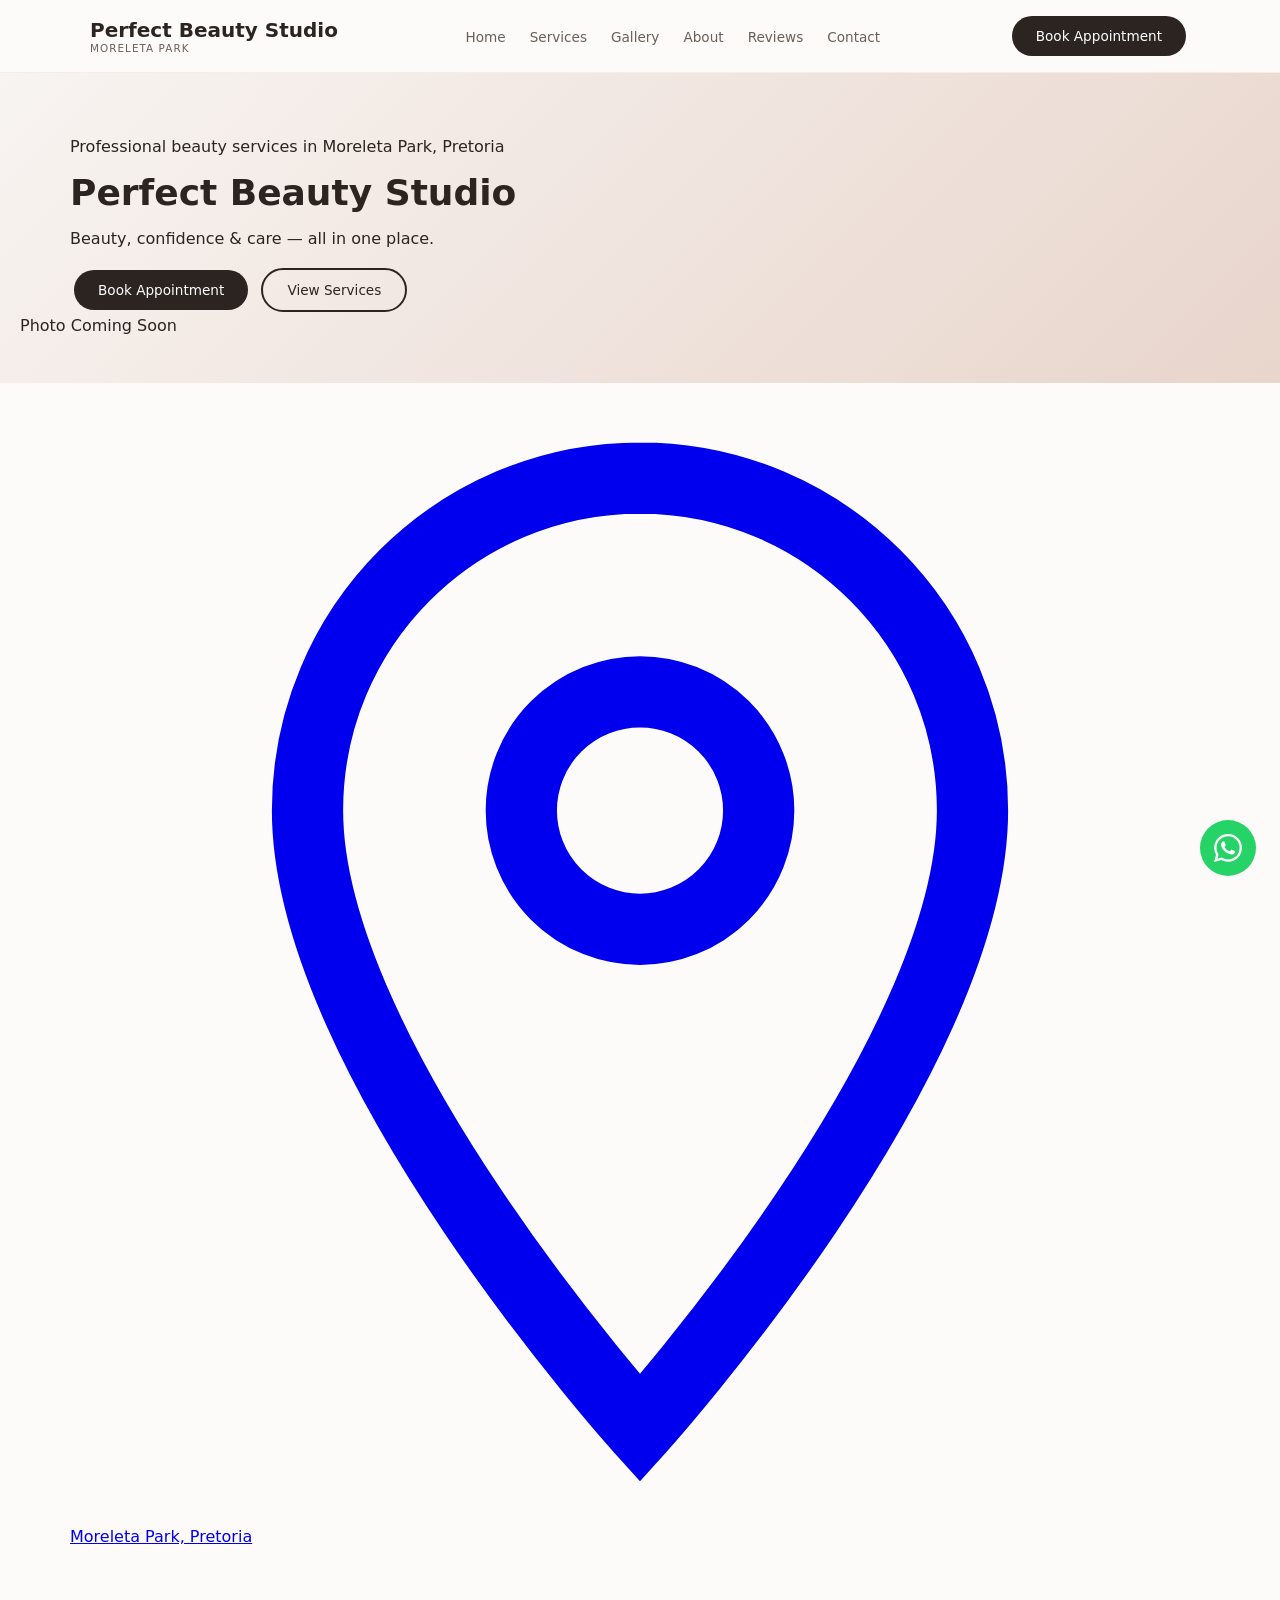
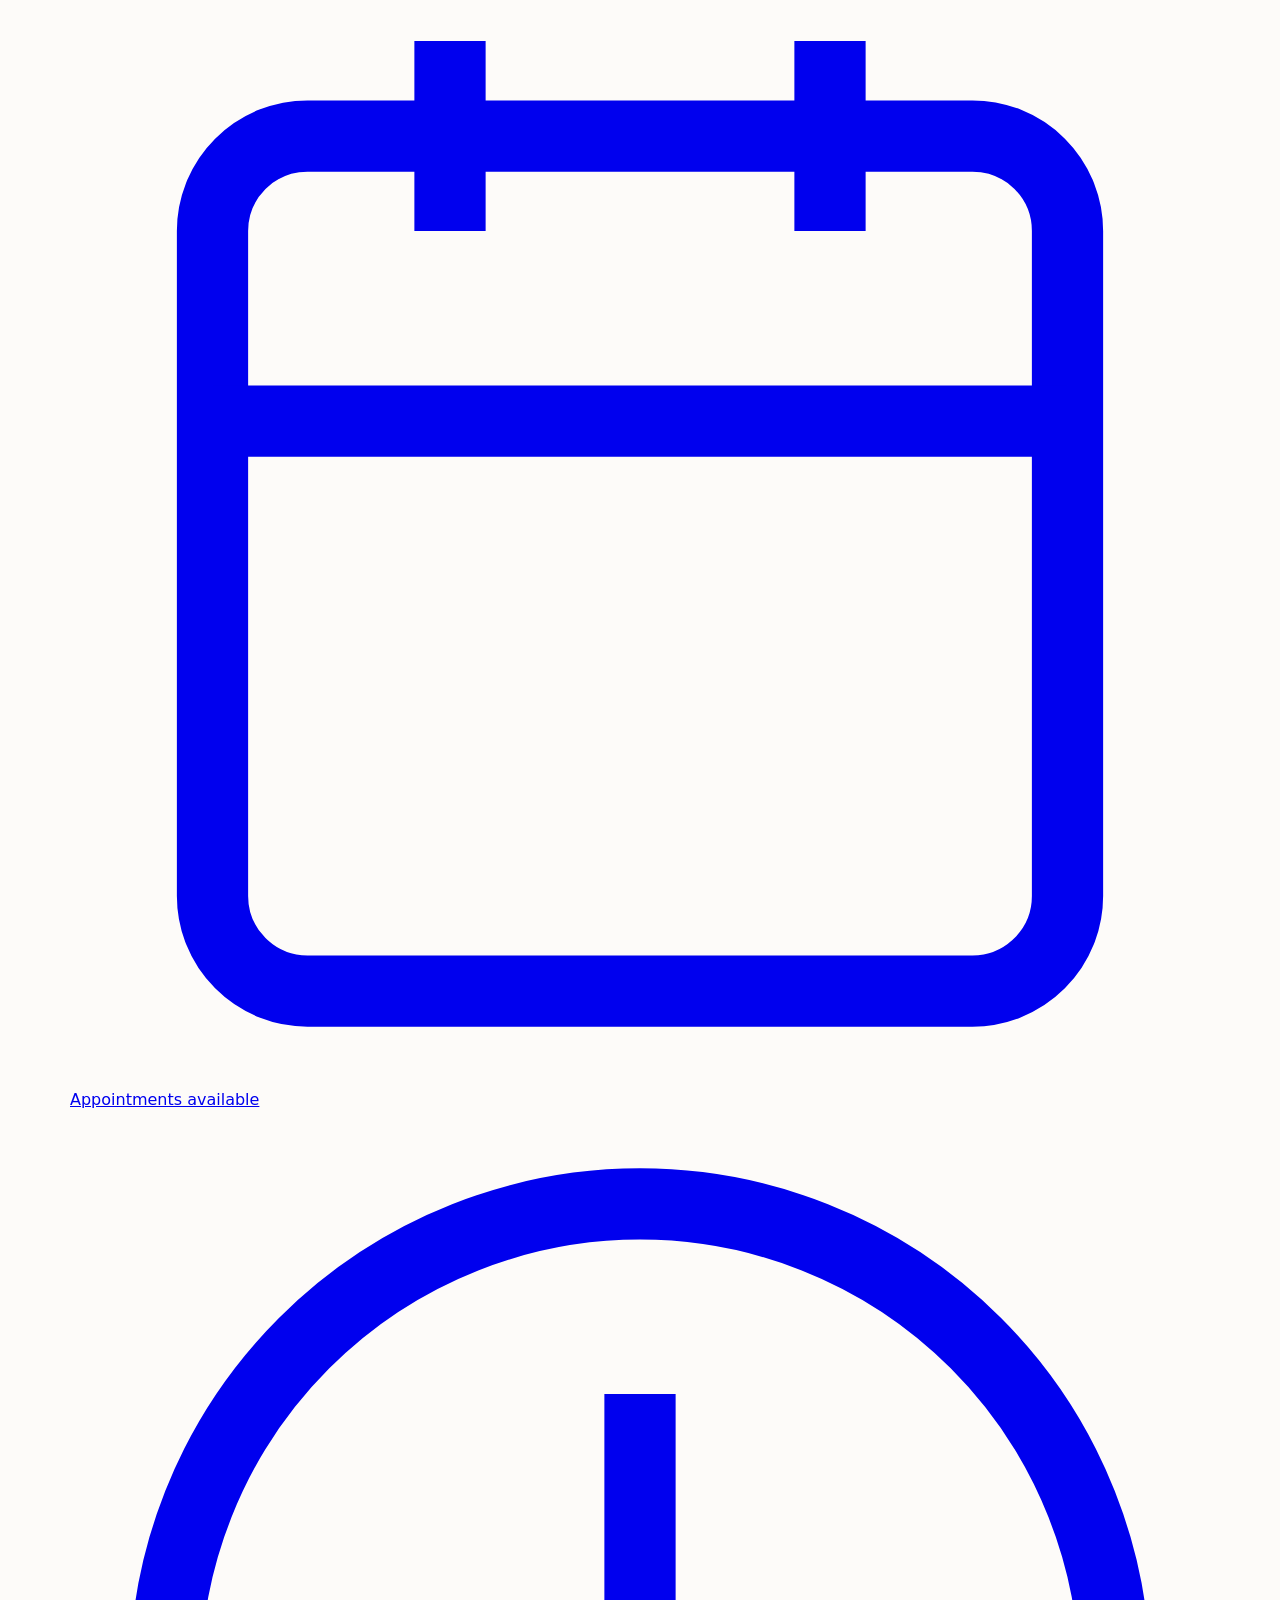
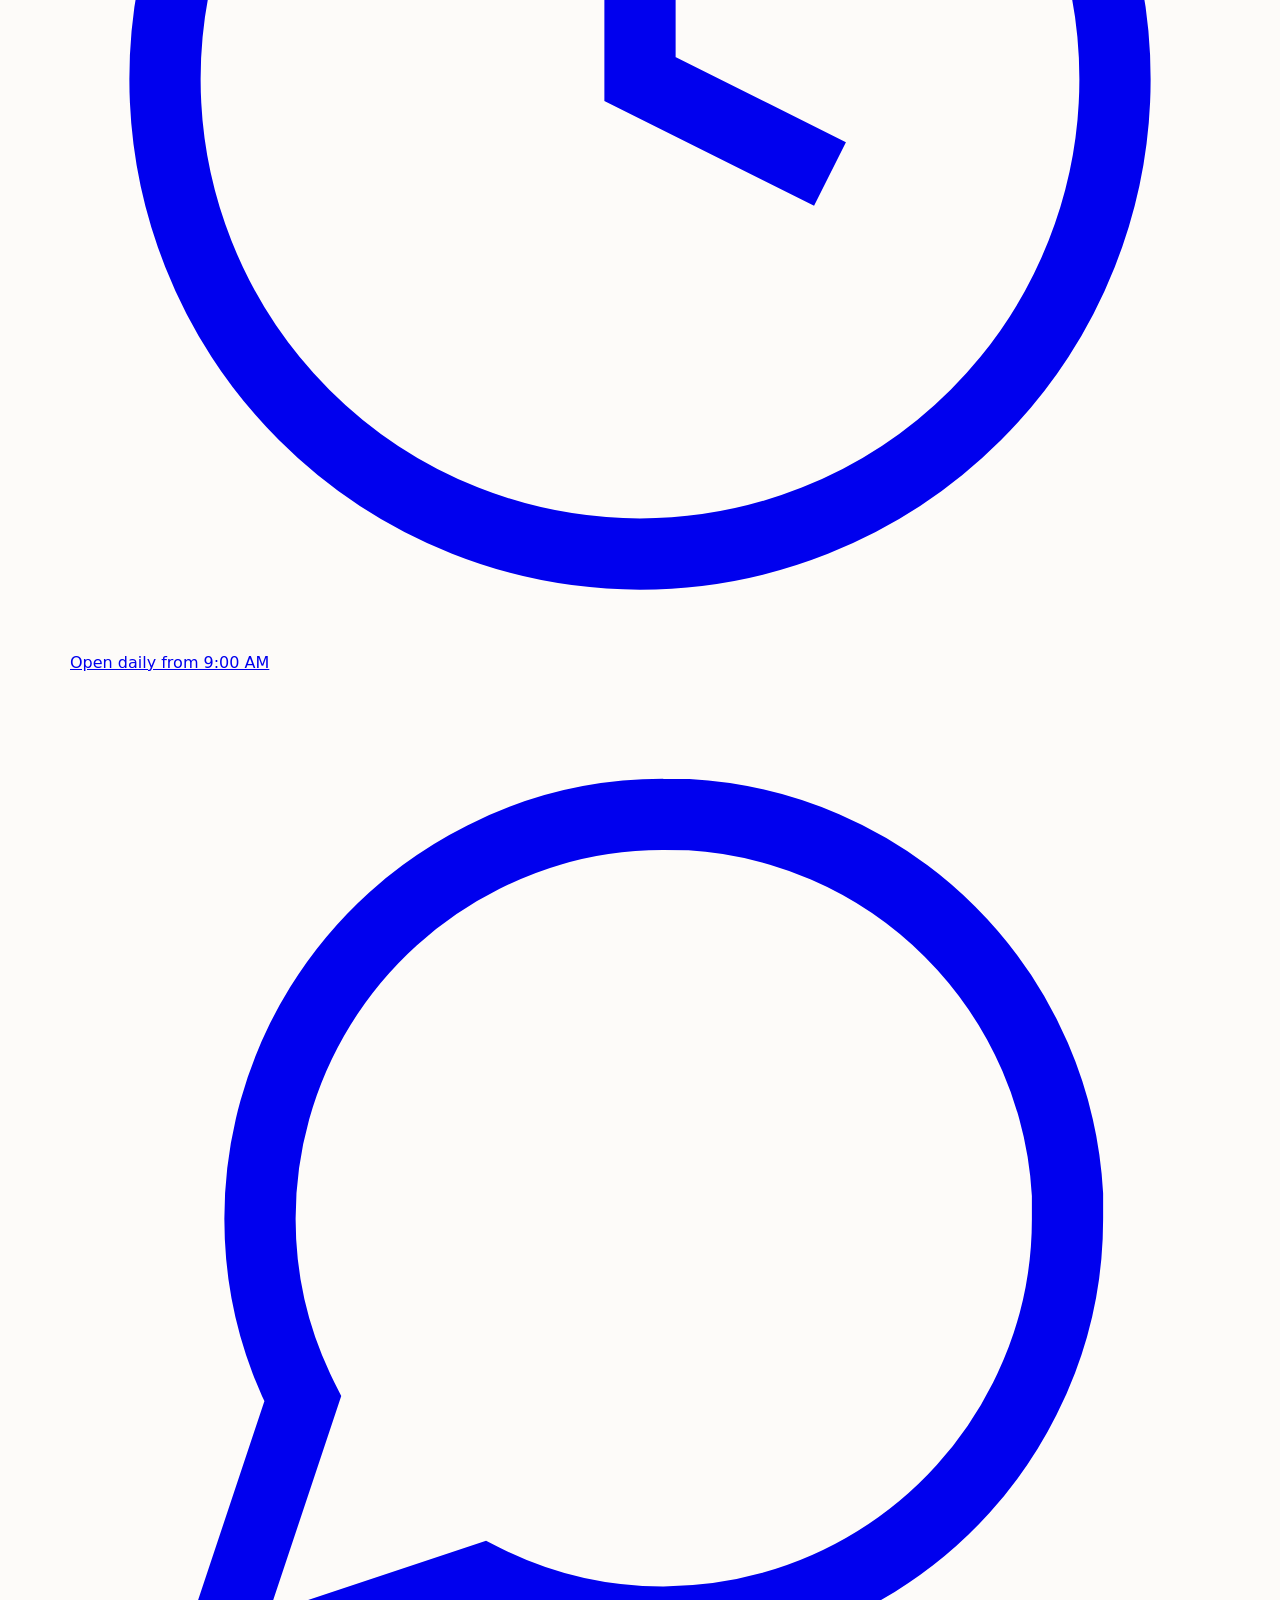
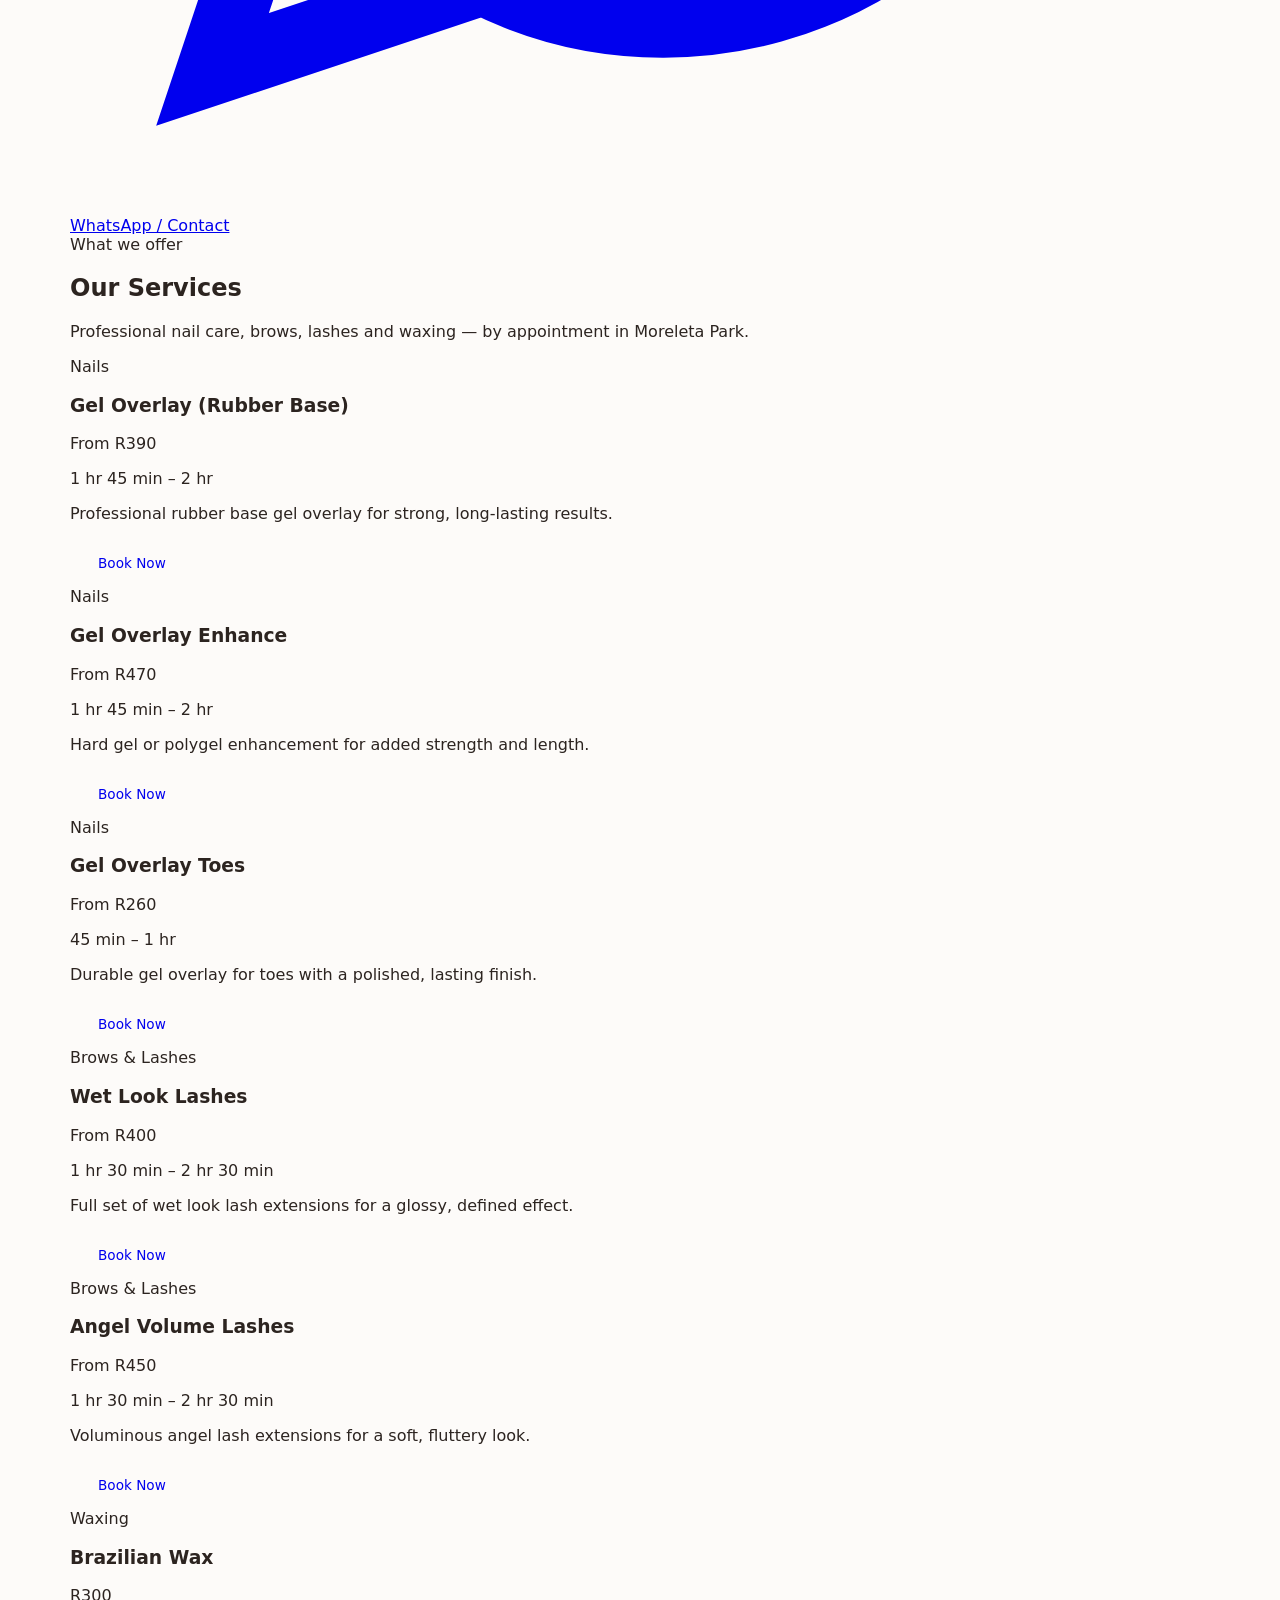
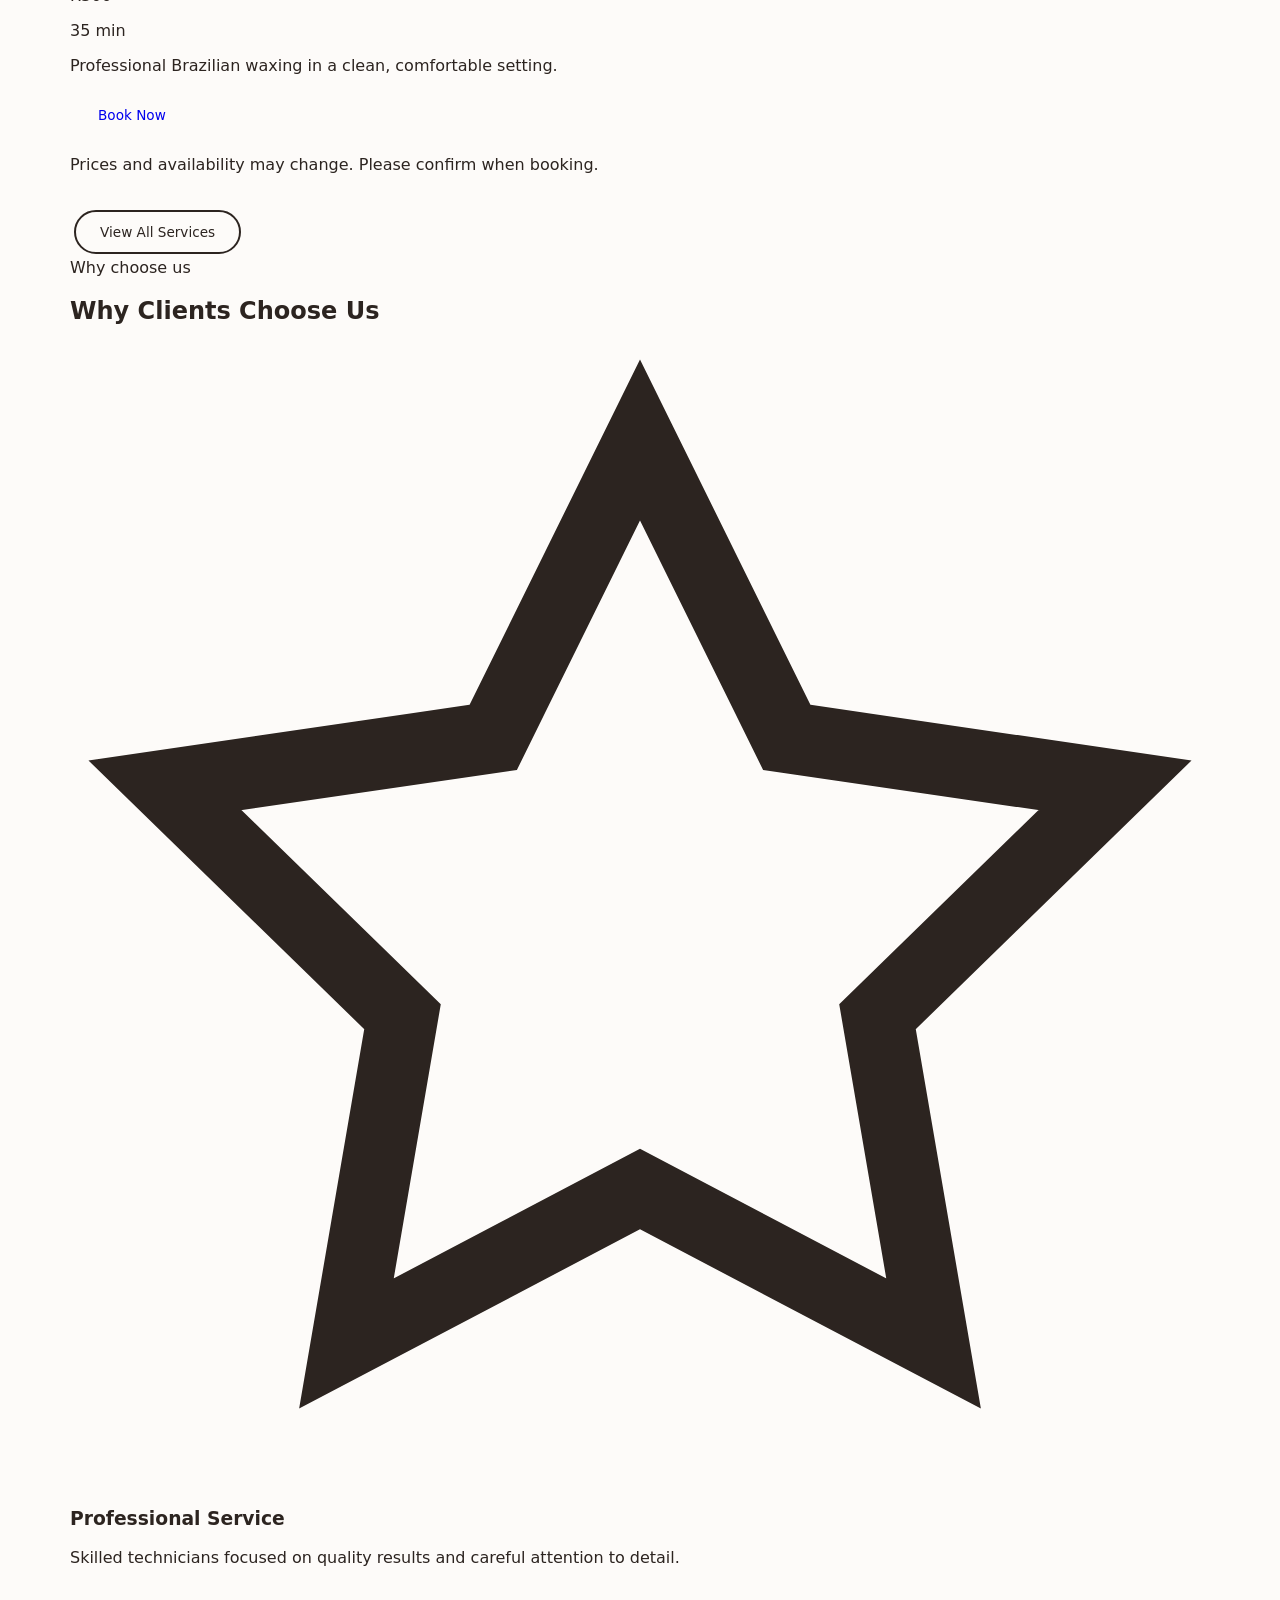
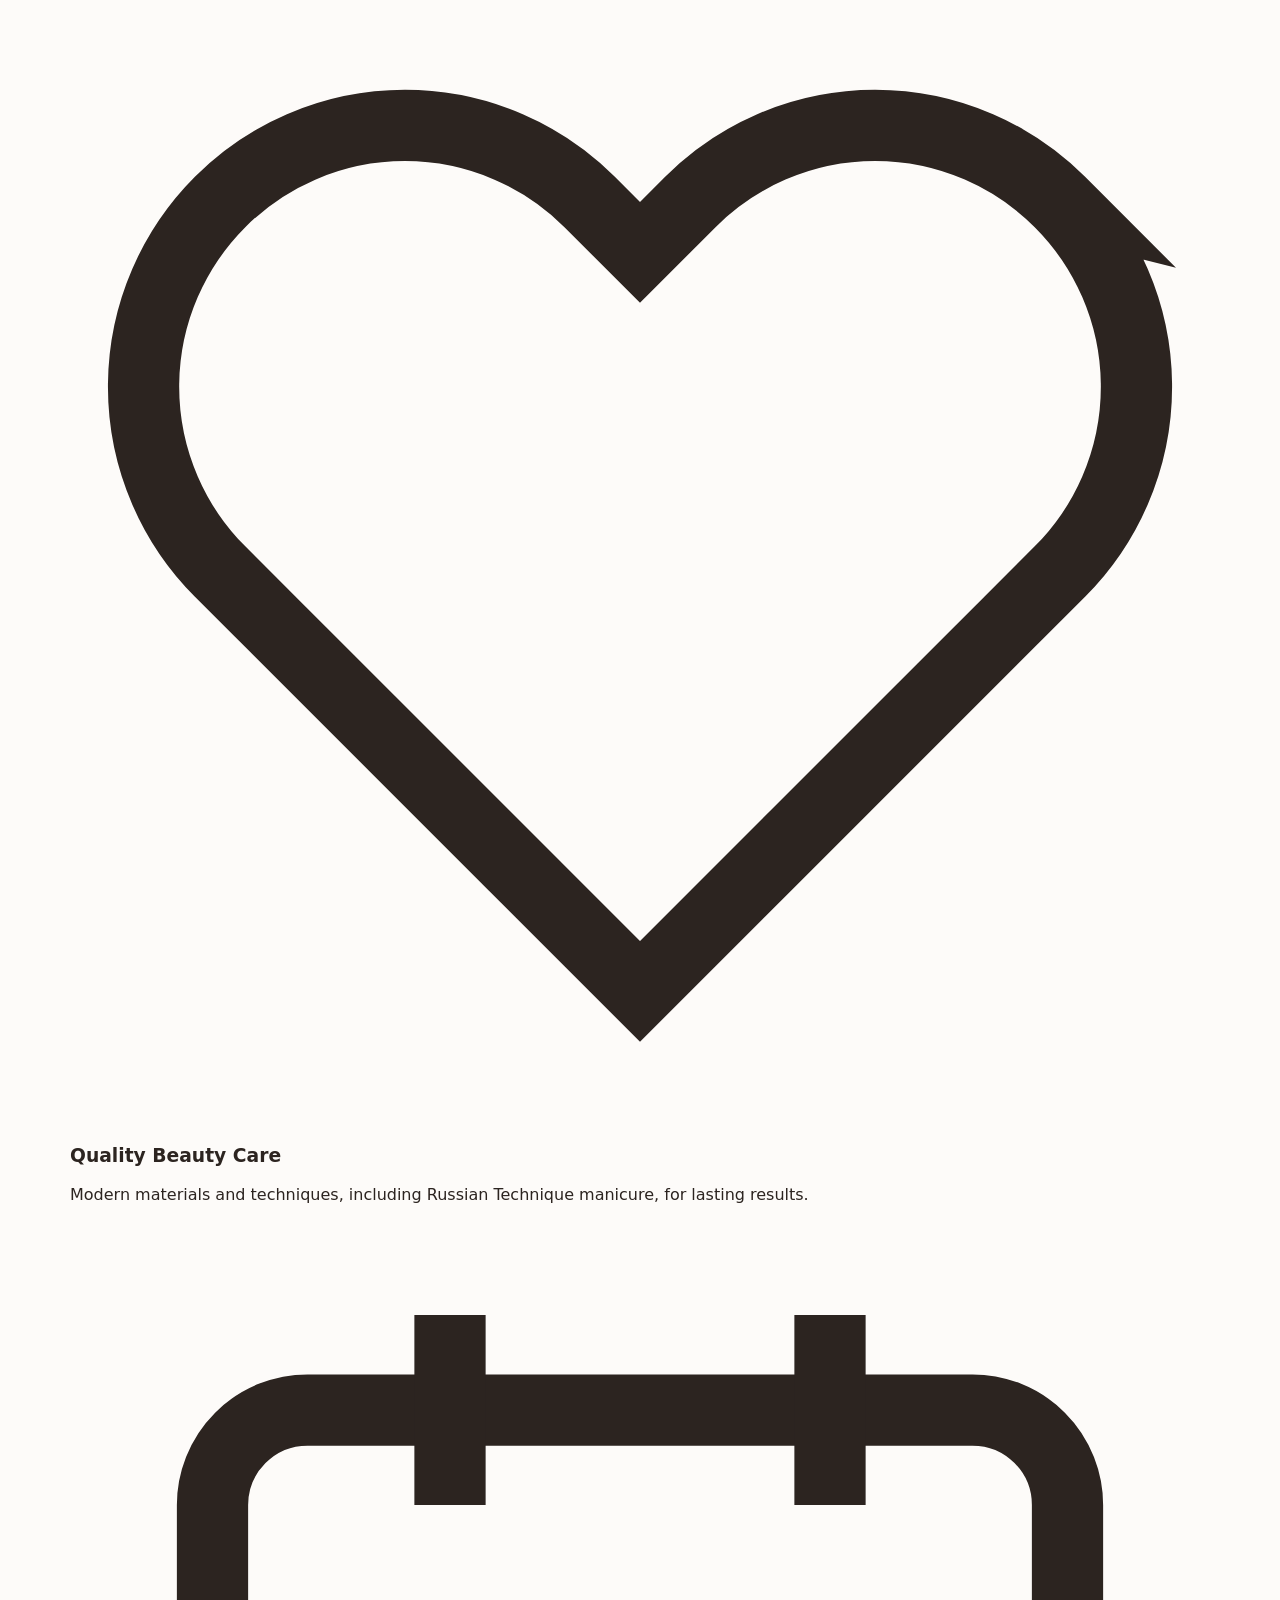
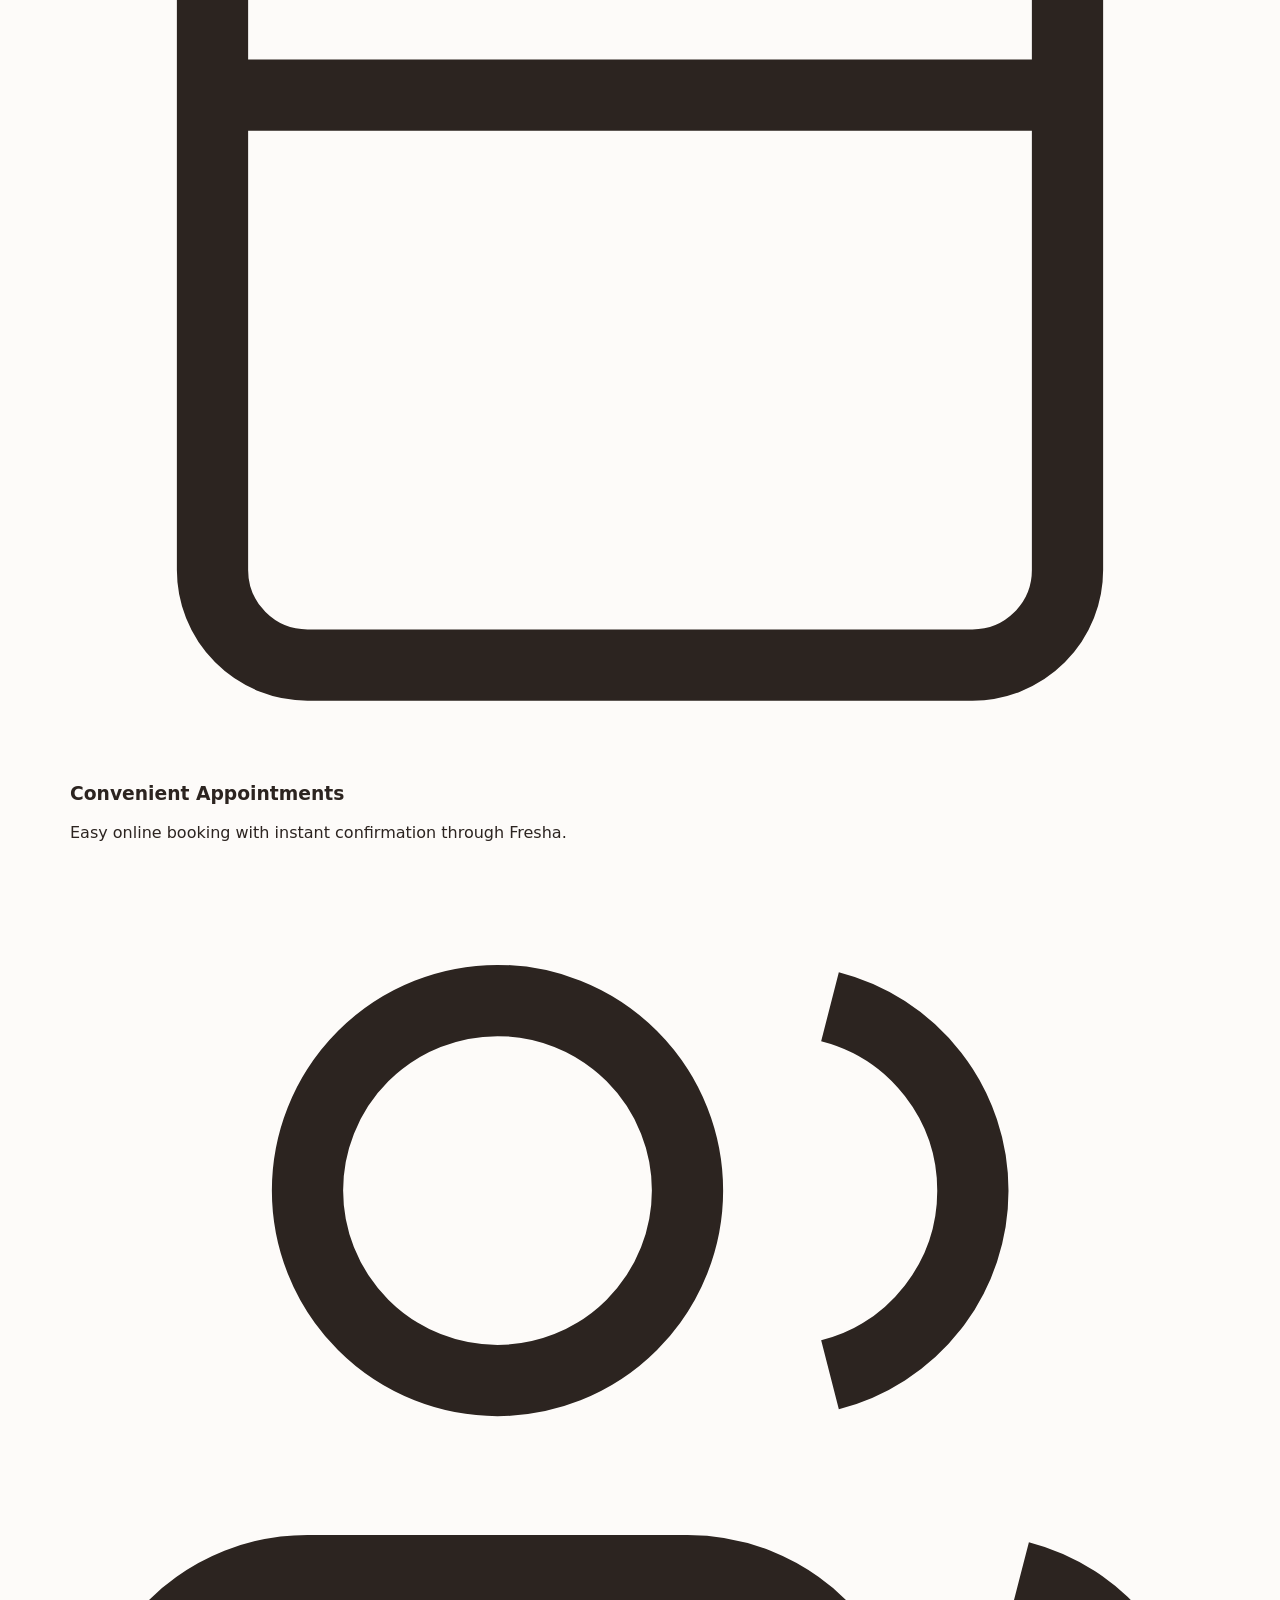
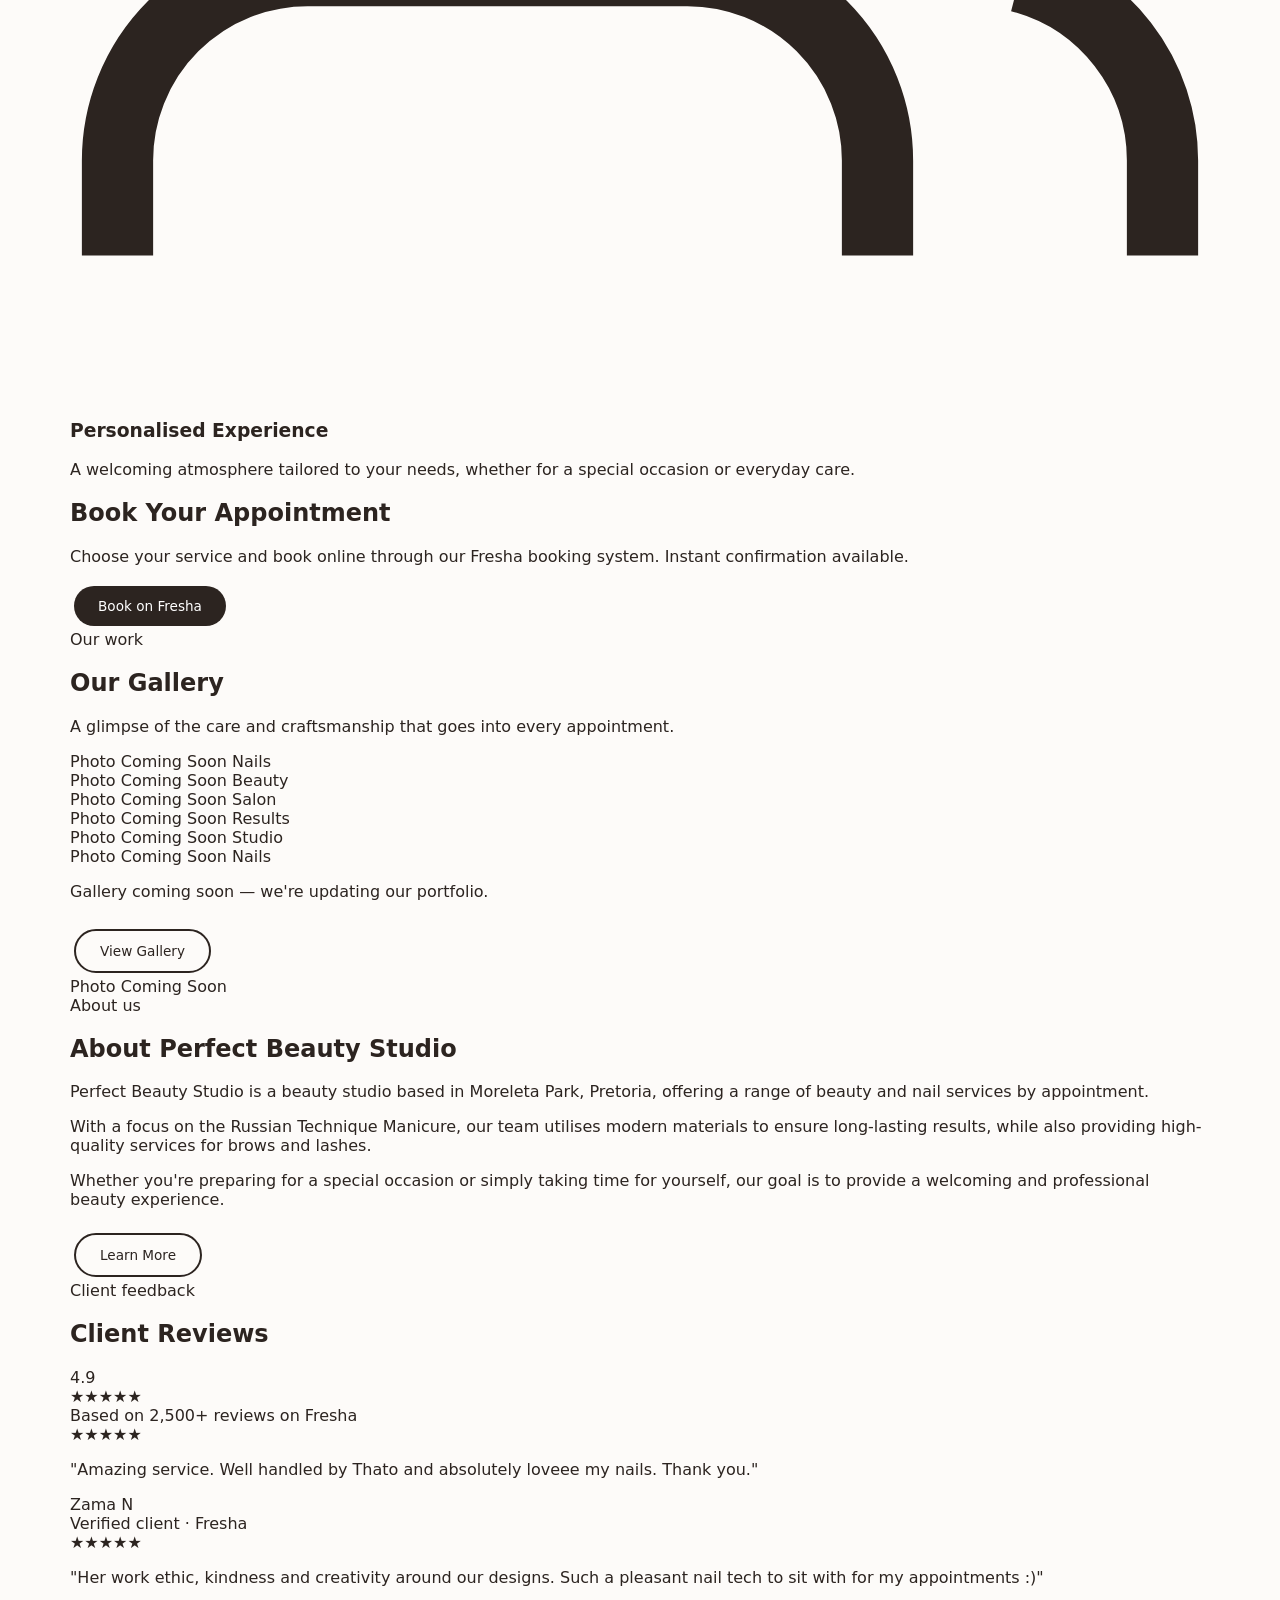
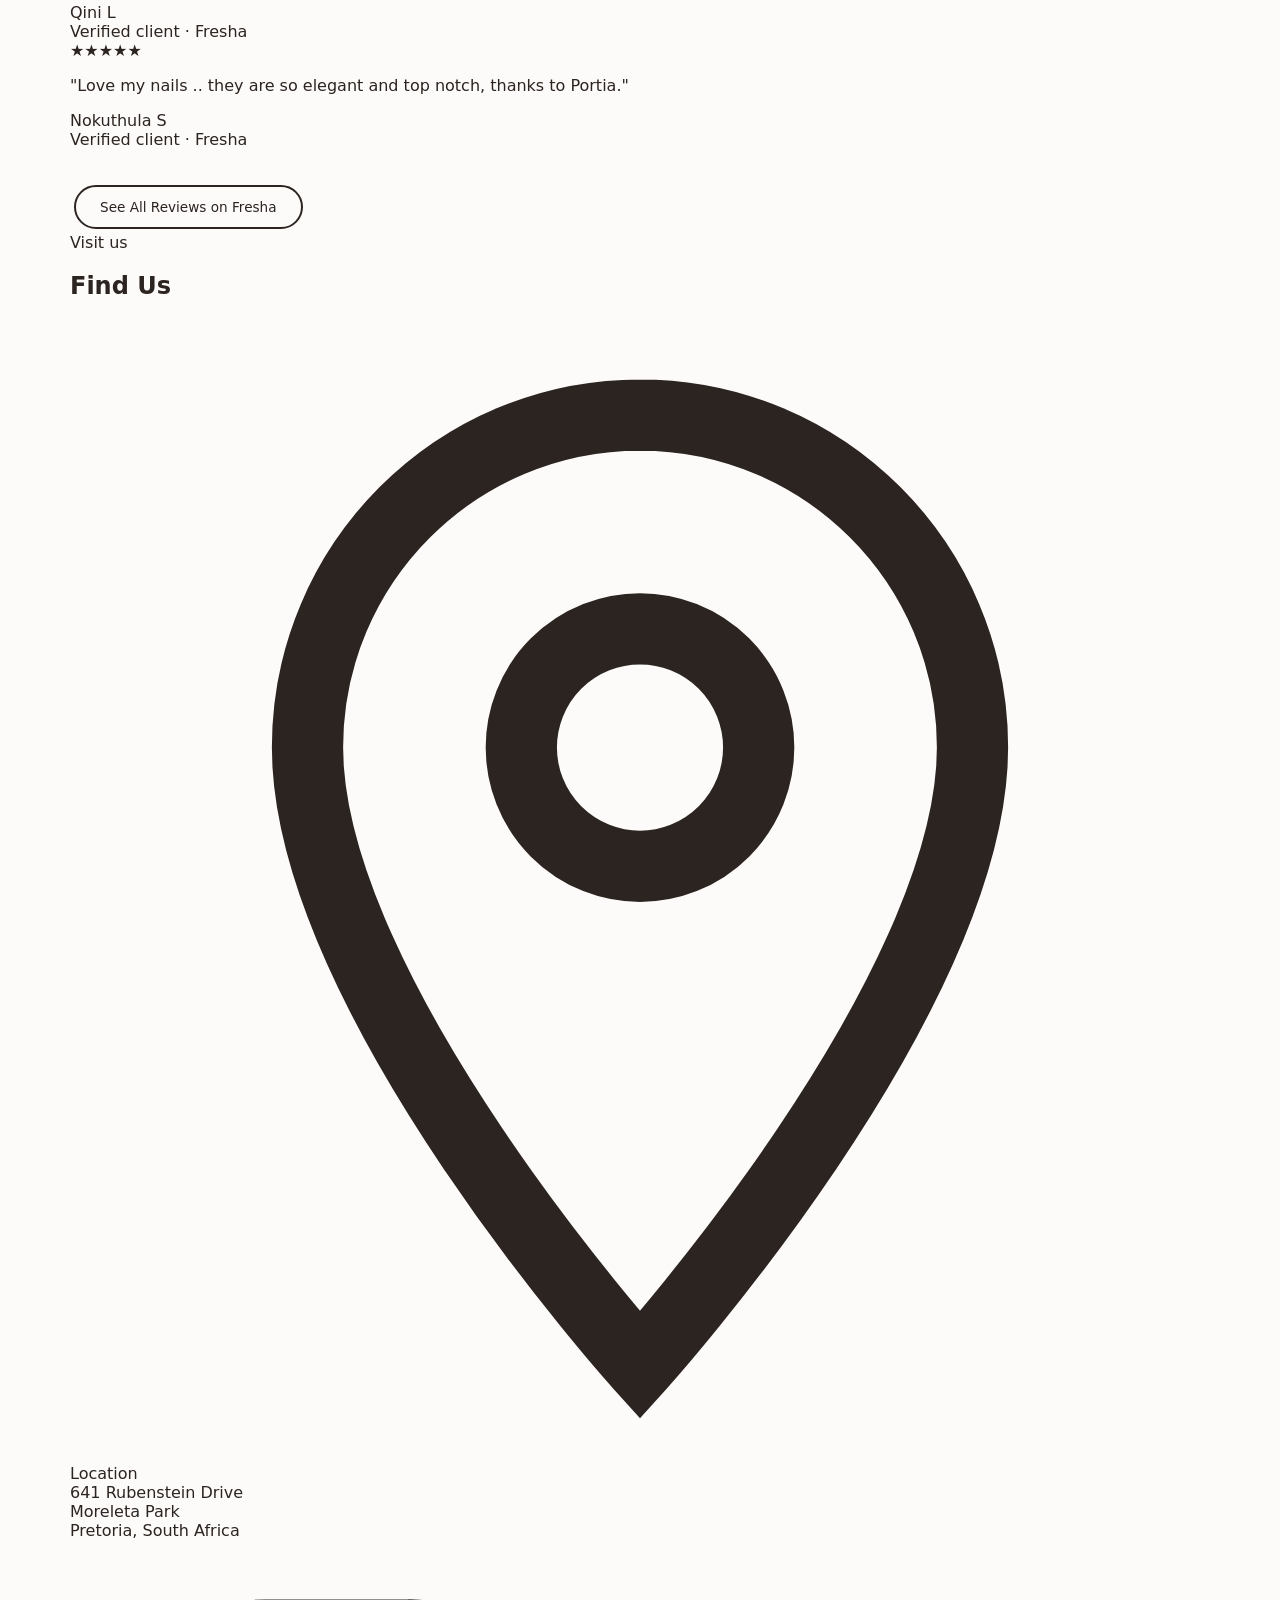
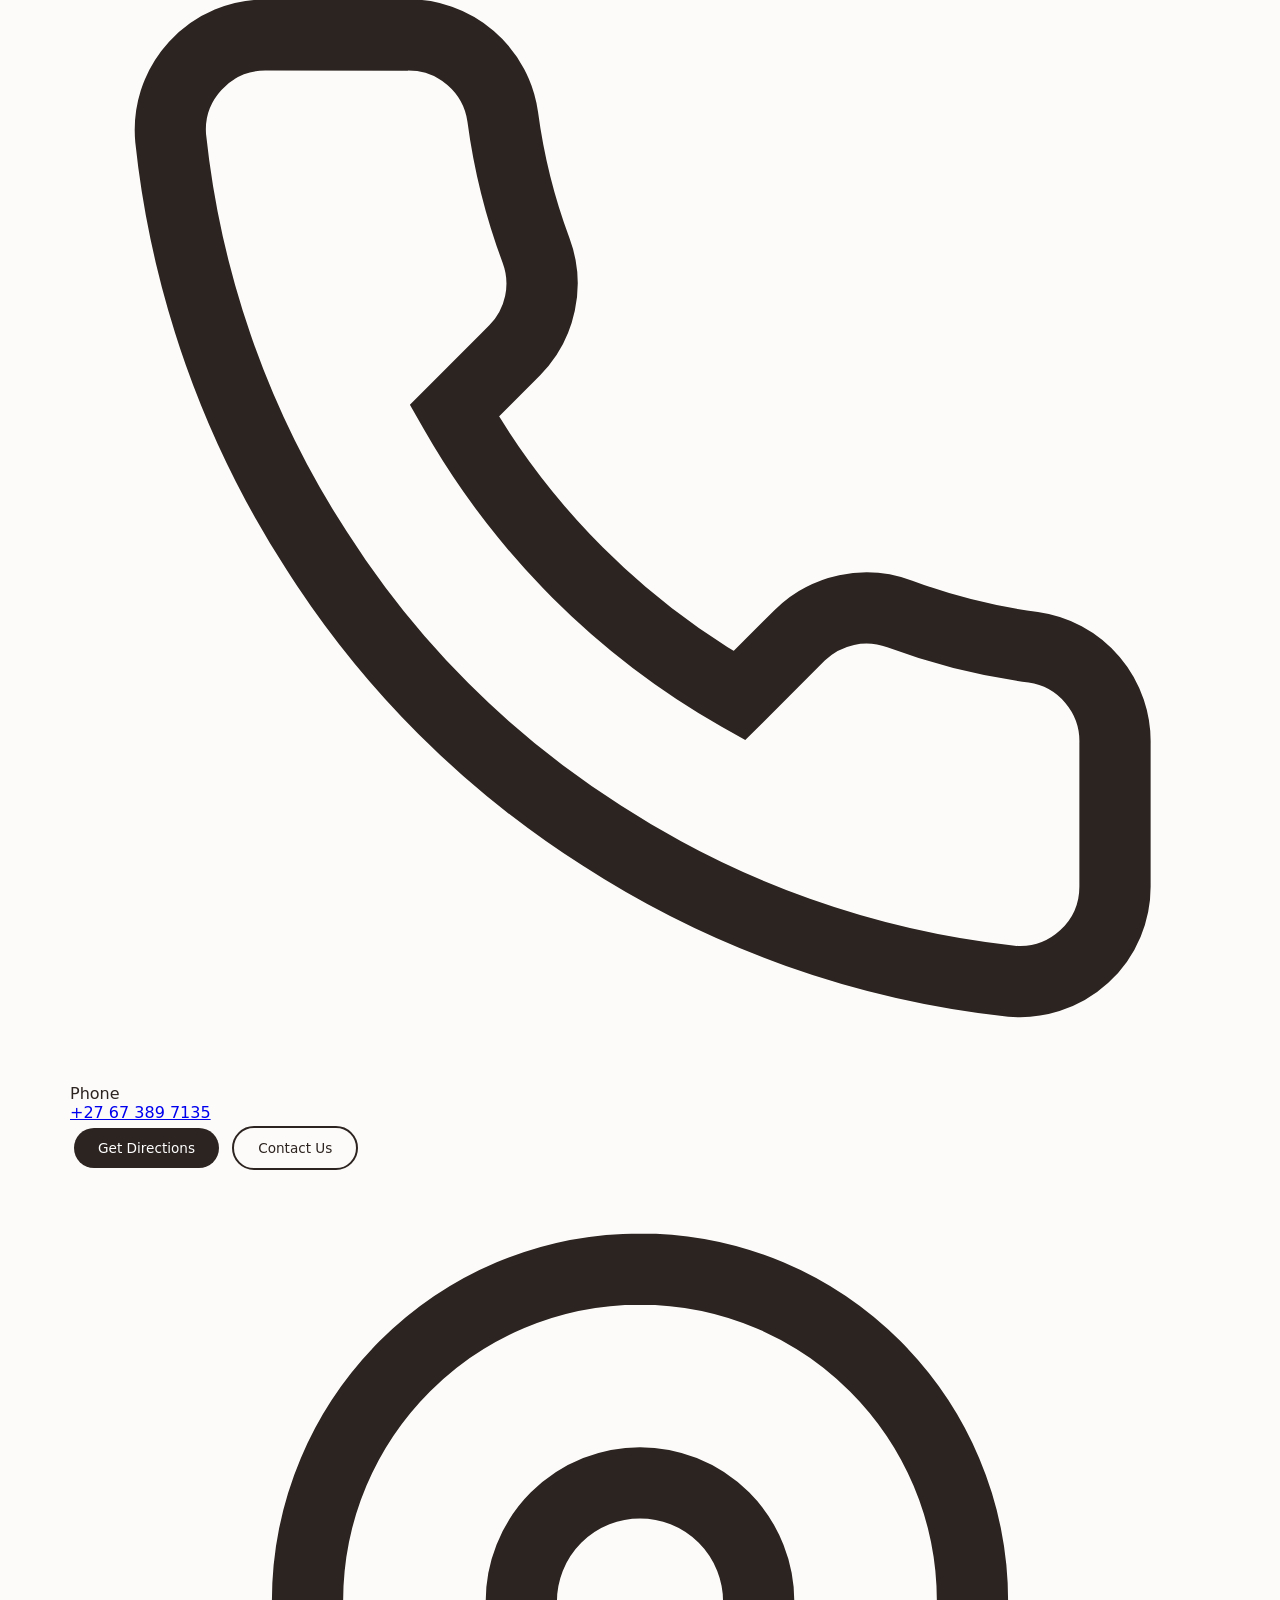
==== commit 0dd7650b: "Add files via upload" ====
--- a/index.html
+++ b/index.html
@@ -21,9 +21,32 @@
   <link rel="preconnect" href="https://fonts.gstatic.com" crossorigin>
   <link href="https://fonts.googleapis.com/css2?family=Cormorant+Garamond:ital,wght@0,400;0,500;0,600;1,400&family=Jost:wght@300;400;500;600&display=swap" rel="stylesheet">
 
-  <link rel="stylesheet" href="css/style.css">
-  <link rel="icon" href="favicon.svg" type="image/svg+xml">
-  <link rel="icon" href="favicon.ico" type="image/x-icon">
+    <style>
+    /* Critical CSS – ensures basic layout if external CSS is delayed */
+    body{margin:0;font-family:system-ui,sans-serif;background:#fdfbf9;color:#2c2420}
+    .nav__mobile,.nav__overlay{display:none!important}
+    .header{position:sticky;top:0;z-index:1000;background:#fdfbf9;border-bottom:1px solid #f3eeea}
+    .nav{display:flex;align-items:center;justify-content:space-between;height:72px;max-width:1140px;margin:0 auto;padding:0 1.25rem}
+    .nav__logo{font-size:1.25rem;font-weight:600;text-decoration:none;color:#2c2420;line-height:1.2}
+    .nav__logo span{display:block;font-size:0.65rem;font-weight:400;letter-spacing:0.1em;text-transform:uppercase;color:#6b5e57}
+    .nav__menu{display:none;list-style:none;margin:0;padding:0;gap:1.5rem}
+    .nav__menu a{text-decoration:none;color:#6b5e57;font-size:0.85rem}
+    .nav__cta{display:none}
+    .nav__toggle{display:flex;flex-direction:column;gap:5px;width:28px;background:none;border:none;padding:4px 0;cursor:pointer}
+    .nav__toggle span{display:block;width:100%;height:2px;background:#2c2420}
+    .hero{padding:3rem 1.25rem;background:linear-gradient(135deg,#f8f4f1,#e8d5cc)}
+    .hero h1{font-size:2.25rem;margin:0.5rem 0}
+    .btn{display:inline-block;padding:0.75rem 1.5rem;border-radius:50px;text-decoration:none;font-size:0.85rem;margin:0.25rem}
+    .btn--primary{background:#2c2420;color:#fff}
+    .btn--secondary{border:2px solid #2c2420;color:#2c2420}
+    .container{max-width:1140px;margin:0 auto;padding:0 1.25rem}
+    .whatsapp-float{position:fixed;bottom:1.5rem;right:1.5rem;width:56px;height:56px;background:#25d366;border-radius:50%;display:flex;align-items:center;justify-content:center;z-index:900}
+    .whatsapp-float svg{width:28px;height:28px;fill:#fff}
+    @media(min-width:900px){.nav__menu{display:flex}.nav__cta{display:inline-flex}.nav__toggle{display:none}}
+  </style>
+  <link rel="stylesheet" href="./css/style.css">
+  <link rel="icon" href="./favicon.svg" type="image/svg+xml">
+  <link rel="icon" href="./favicon.ico" type="image/x-icon">
 </head>
 <body>
   <!-- Header -->
@@ -414,6 +437,6 @@
     <svg viewBox="0 0 24 24" fill="none" stroke="currentColor" stroke-width="2"><path d="M18 15l-6-6-6 6"/></svg>
   </a>
 
-  <script src="js/script.js"></script>
+  <script src="./js/script.js"></script>
 </body>
 </html>
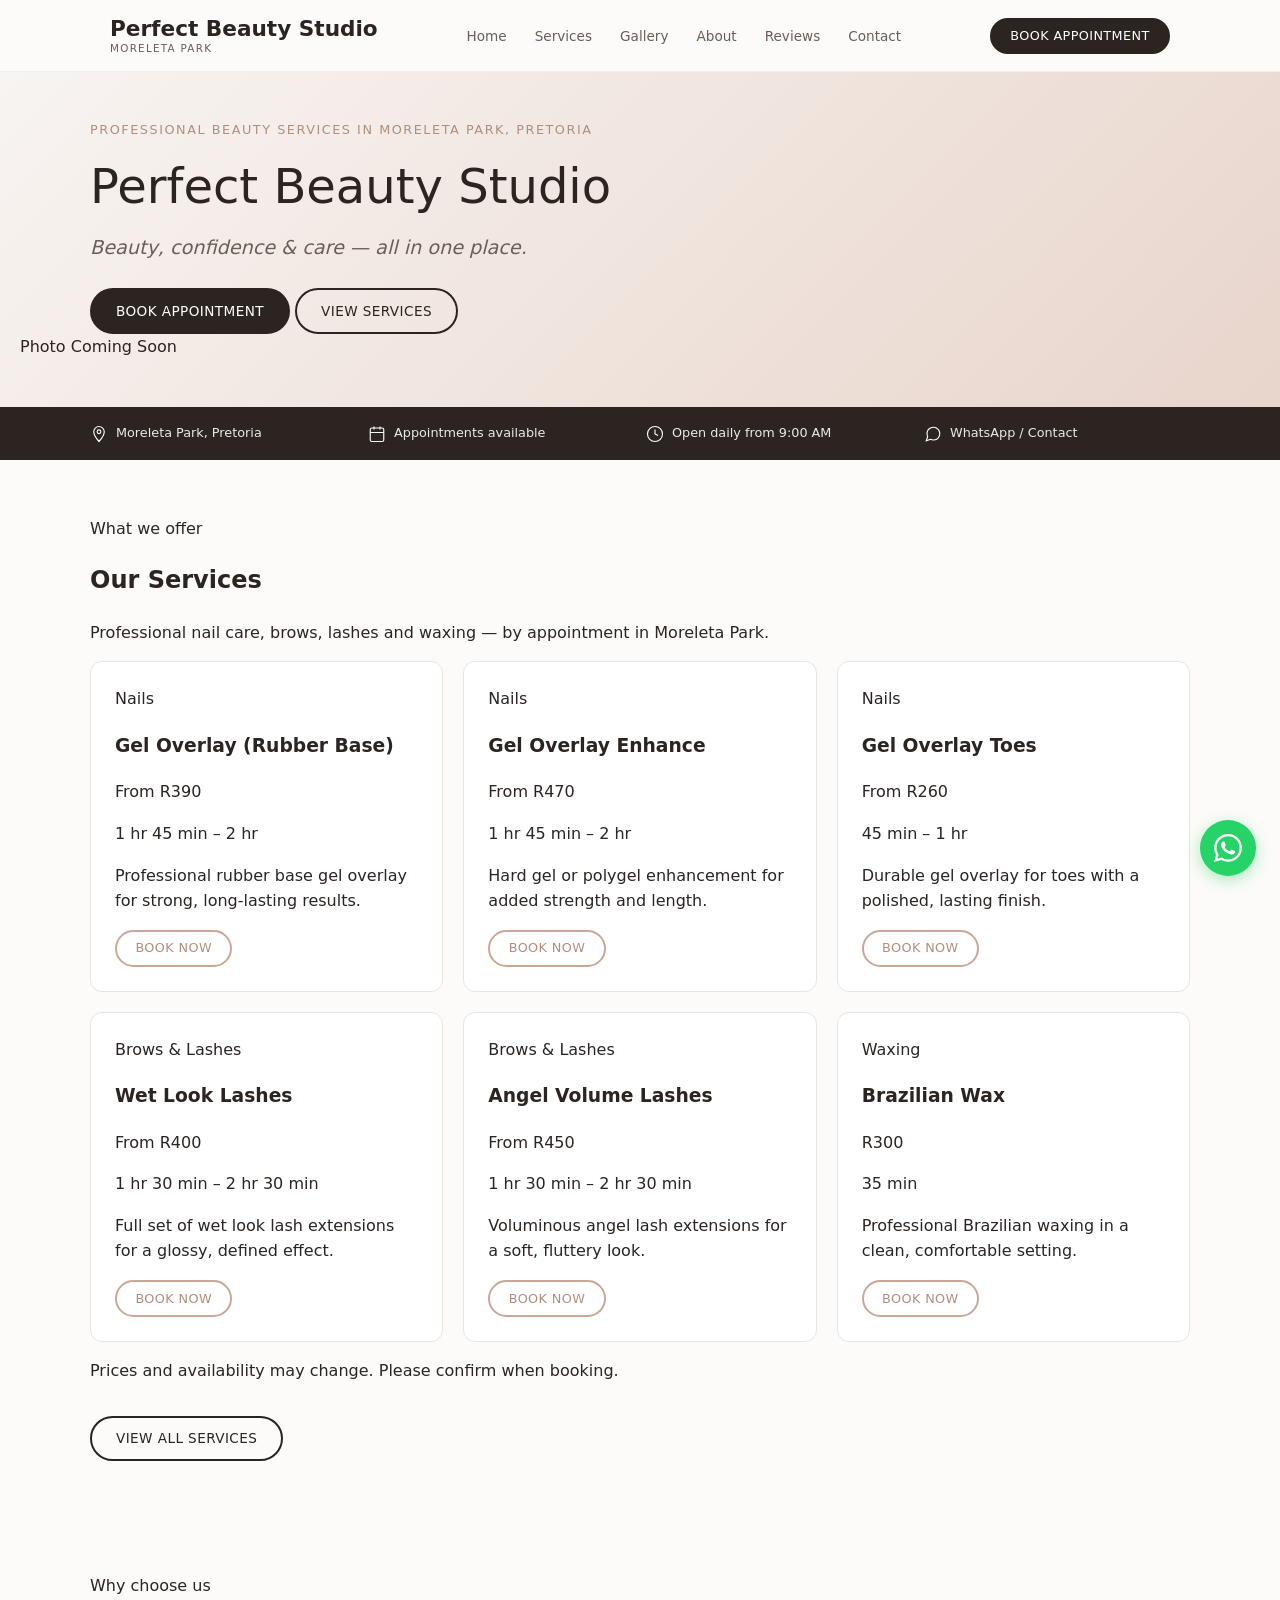
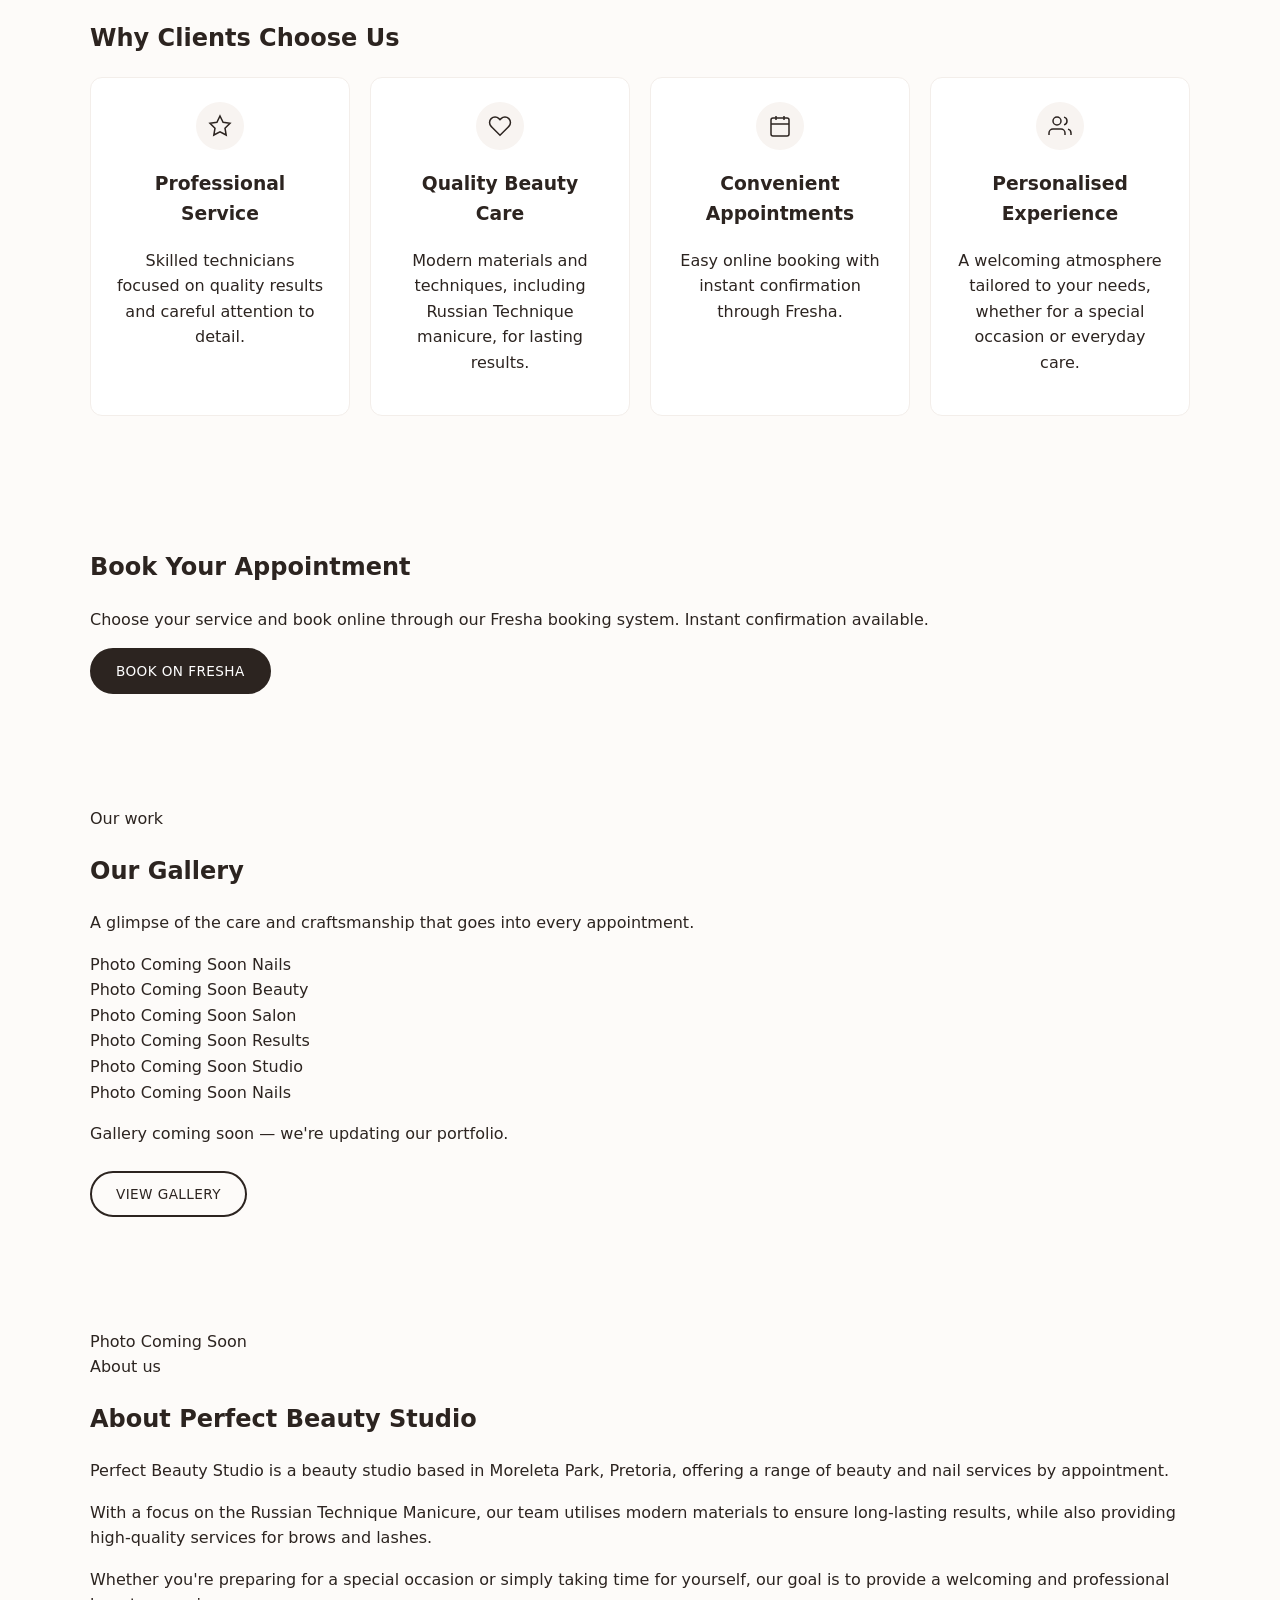
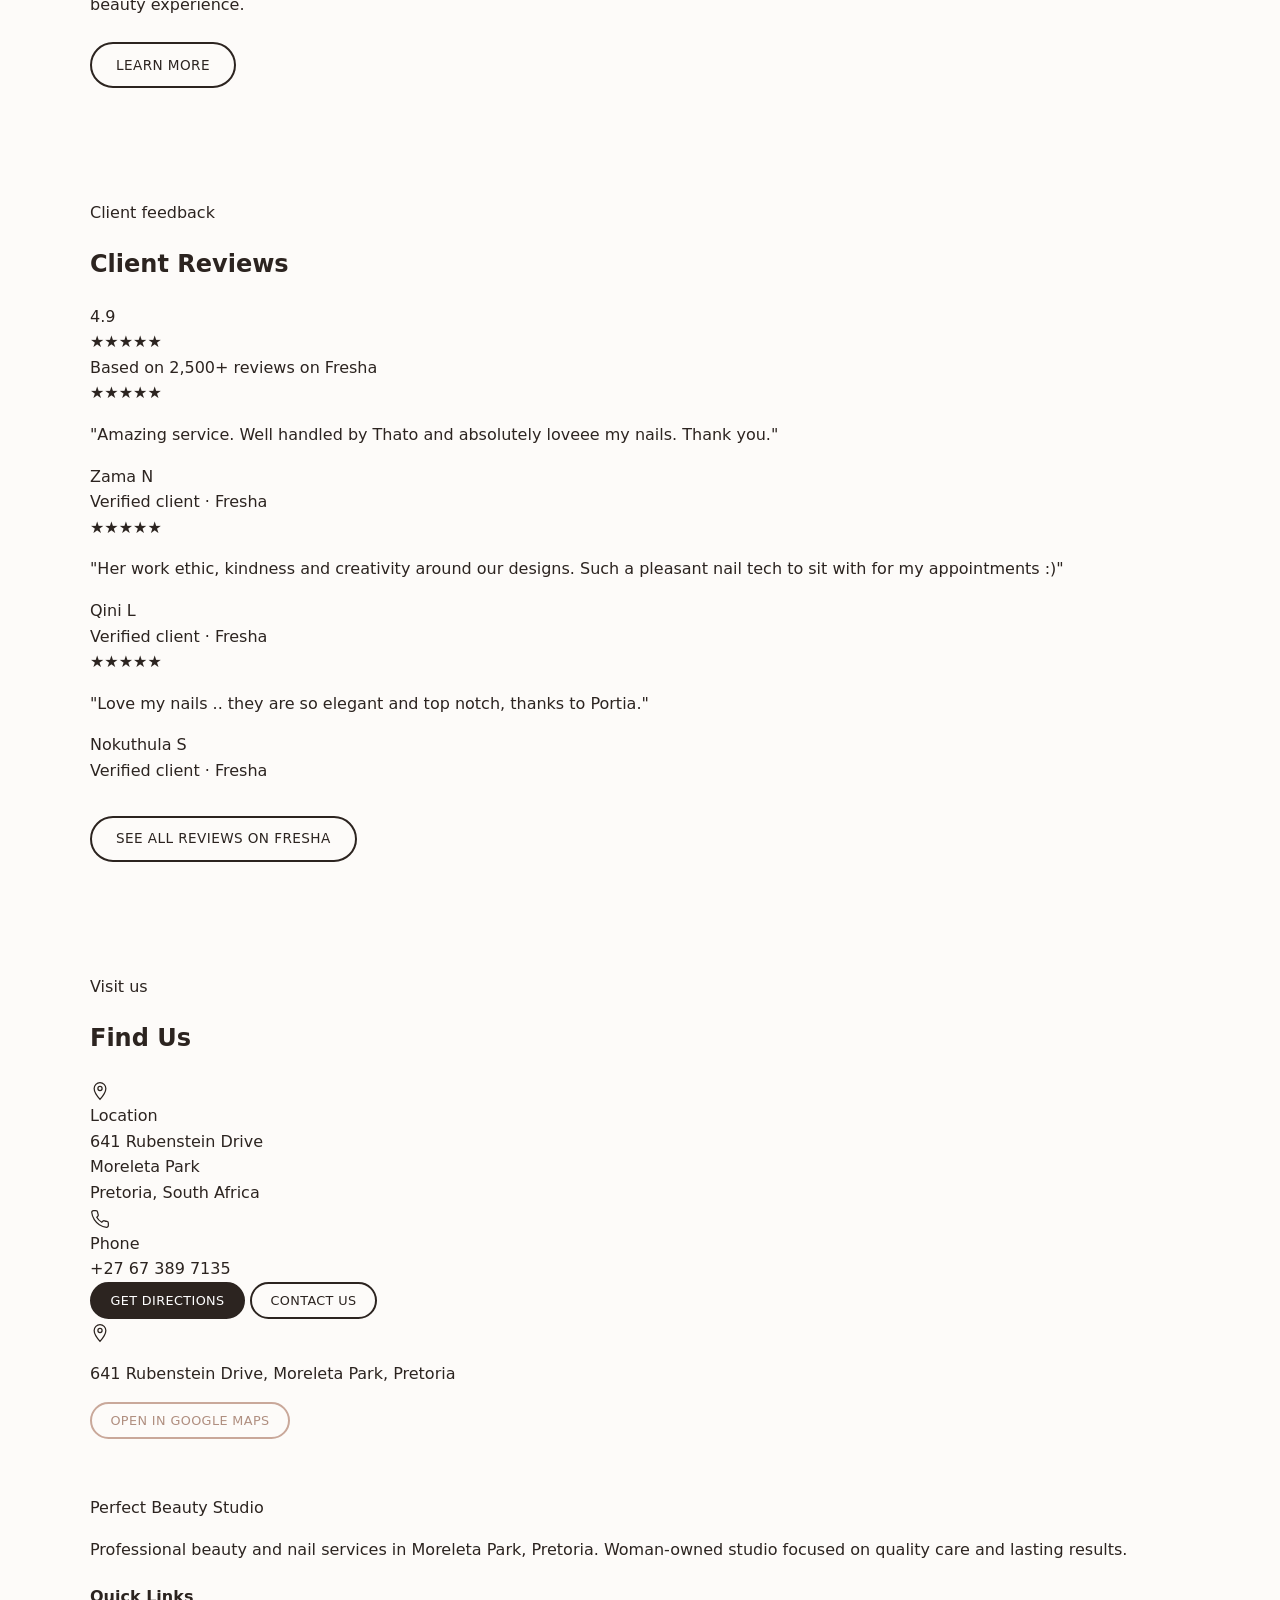
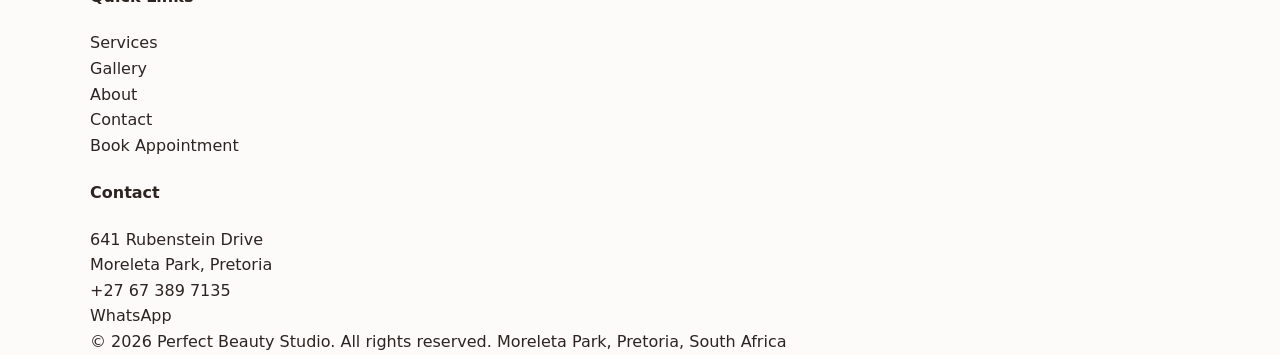
==== commit 8bc9f305: "Add files via upload" ====
--- a/index.html
+++ b/index.html
@@ -20,29 +20,49 @@
   <link rel="preconnect" href="https://fonts.googleapis.com">
   <link rel="preconnect" href="https://fonts.gstatic.com" crossorigin>
   <link href="https://fonts.googleapis.com/css2?family=Cormorant+Garamond:ital,wght@0,400;0,500;0,600;1,400&family=Jost:wght@300;400;500;600&display=swap" rel="stylesheet">
-
-    <style>
-    /* Critical CSS – ensures basic layout if external CSS is delayed */
-    body{margin:0;font-family:system-ui,sans-serif;background:#fdfbf9;color:#2c2420}
+    <style id="critical">
+    /* Critical CSS */
+    *,*::before,*::after{box-sizing:border-box}
+    body{margin:0;font-family:system-ui,-apple-system,sans-serif;background:#fdfbf9;color:#2c2420;line-height:1.6;overflow-x:hidden}
+    img,svg{max-width:100%;height:auto;display:inline-block;vertical-align:middle}
+    svg{width:20px;height:20px;flex-shrink:0}
+    a{color:inherit;text-decoration:none}
+    ul{list-style:none;margin:0;padding:0}
     .nav__mobile,.nav__overlay{display:none!important}
-    .header{position:sticky;top:0;z-index:1000;background:#fdfbf9;border-bottom:1px solid #f3eeea}
+    .header{position:sticky;top:0;z-index:1000;background:rgba(253,251,249,.97);border-bottom:1px solid #f3eeea;height:72px}
     .nav{display:flex;align-items:center;justify-content:space-between;height:72px;max-width:1140px;margin:0 auto;padding:0 1.25rem}
-    .nav__logo{font-size:1.25rem;font-weight:600;text-decoration:none;color:#2c2420;line-height:1.2}
-    .nav__logo span{display:block;font-size:0.65rem;font-weight:400;letter-spacing:0.1em;text-transform:uppercase;color:#6b5e57}
-    .nav__menu{display:none;list-style:none;margin:0;padding:0;gap:1.5rem}
-    .nav__menu a{text-decoration:none;color:#6b5e57;font-size:0.85rem}
+    .nav__logo{font-size:1.35rem;font-weight:600;color:#2c2420;line-height:1.15;text-decoration:none}
+    .nav__logo span{display:block;font-size:.65rem;font-weight:400;letter-spacing:.12em;text-transform:uppercase;color:#6b5e57;margin-top:2px}
+    .nav__menu{display:none}
     .nav__cta{display:none}
     .nav__toggle{display:flex;flex-direction:column;gap:5px;width:28px;background:none;border:none;padding:4px 0;cursor:pointer}
     .nav__toggle span{display:block;width:100%;height:2px;background:#2c2420}
     .hero{padding:3rem 1.25rem;background:linear-gradient(135deg,#f8f4f1,#e8d5cc)}
-    .hero h1{font-size:2.25rem;margin:0.5rem 0}
-    .btn{display:inline-block;padding:0.75rem 1.5rem;border-radius:50px;text-decoration:none;font-size:0.85rem;margin:0.25rem}
-    .btn--primary{background:#2c2420;color:#fff}
-    .btn--secondary{border:2px solid #2c2420;color:#2c2420}
+    .hero h1{font-size:clamp(2rem,5vw,3rem);margin:.5rem 0;font-weight:500}
+    .hero__label{font-size:.8rem;letter-spacing:.12em;text-transform:uppercase;color:#b08f80;margin:0}
+    .hero__tagline{font-size:1.2rem;font-style:italic;color:#6b5e57;margin:0 0 1.5rem}
+    .btn{display:inline-flex;align-items:center;justify-content:center;padding:.8rem 1.5rem;border-radius:50px;font-size:.85rem;font-weight:500;letter-spacing:.03em;text-transform:uppercase;border:2px solid transparent;cursor:pointer;text-decoration:none;line-height:1.2}
+    .btn--primary{background:#2c2420;color:#fff;border-color:#2c2420}
+    .btn--secondary{background:transparent;color:#2c2420;border-color:#2c2420}
+    .btn--outline{background:transparent;color:#b08f80;border-color:#c9a89a}
+    .btn--sm{padding:.55rem 1.15rem;font-size:.8rem}
     .container{max-width:1140px;margin:0 auto;padding:0 1.25rem}
-    .whatsapp-float{position:fixed;bottom:1.5rem;right:1.5rem;width:56px;height:56px;background:#25d366;border-radius:50%;display:flex;align-items:center;justify-content:center;z-index:900}
-    .whatsapp-float svg{width:28px;height:28px;fill:#fff}
-    @media(min-width:900px){.nav__menu{display:flex}.nav__cta{display:inline-flex}.nav__toggle{display:none}}
+    .section{padding:3.5rem 0}
+    .quick-bar{background:#2c2420;color:#fff;padding:1rem 0}
+    .quick-bar__grid{display:grid;grid-template-columns:1fr 1fr;gap:.75rem}
+    .quick-bar__item{display:flex;align-items:center;gap:.5rem;font-size:.8rem;color:rgba(255,255,255,.9)}
+    .quick-bar__item svg,.quick-bar svg{width:18px!important;height:18px!important;stroke:#fff;fill:none;flex-shrink:0}
+    .services-grid{display:grid;gap:1.25rem}
+    .service-card{background:#fff;border:1px solid #ebe4df;border-radius:12px;padding:1.5rem}
+    .features-grid{display:grid;gap:1.25rem}
+    .feature-card{text-align:center;padding:1.5rem;background:#fff;border-radius:12px;border:1px solid #f3eeea}
+    .feature-card__icon{width:48px;height:48px;margin:0 auto 1rem;display:flex;align-items:center;justify-content:center;background:#f8f4f1;border-radius:50%}
+    .feature-card__icon svg{width:24px!important;height:24px!important}
+    .whatsapp-float{position:fixed;bottom:1.5rem;right:1.5rem;width:56px;height:56px;background:#25d366;border-radius:50%;display:flex;align-items:center;justify-content:center;z-index:900;box-shadow:0 4px 16px rgba(37,211,102,.4)}
+    .whatsapp-float svg{width:28px!important;height:28px!important;fill:#fff;stroke:none}
+    .back-to-top{display:none}
+    @media(min-width:600px){.services-grid{grid-template-columns:1fr 1fr}.features-grid{grid-template-columns:1fr 1fr}.quick-bar__grid{grid-template-columns:repeat(4,1fr)}}
+    @media(min-width:900px){.nav__menu{display:flex;gap:1.75rem;align-items:center}.nav__menu a{font-size:.85rem;color:#6b5e57}.nav__cta{display:inline-flex}.nav__toggle{display:none}.services-grid{grid-template-columns:repeat(3,1fr)}.features-grid{grid-template-columns:repeat(4,1fr)}}
   </style>
   <link rel="stylesheet" href="./css/style.css">
   <link rel="icon" href="./favicon.svg" type="image/svg+xml">
@@ -109,19 +129,19 @@
       <div class="container">
         <div class="quick-bar__grid">
           <a href="contact.html" class="quick-bar__item">
-            <svg class="quick-bar__icon" viewBox="0 0 24 24" fill="none" stroke="currentColor" stroke-width="1.5"><path d="M12 2C8.13 2 5 5.13 5 9c0 5.25 7 13 7 13s7-7.75 7-13c0-3.87-3.13-7-7-7zm0 9.5a2.5 2.5 0 010-5 2.5 2.5 0 010 5z"/></svg>
+            <svg width="24" height="24" class="quick-bar__icon" viewBox="0 0 24 24" fill="none" stroke="currentColor" stroke-width="1.5"><path d="M12 2C8.13 2 5 5.13 5 9c0 5.25 7 13 7 13s7-7.75 7-13c0-3.87-3.13-7-7-7zm0 9.5a2.5 2.5 0 010-5 2.5 2.5 0 010 5z"/></svg>
             Moreleta Park, Pretoria
           </a>
           <a href="https://www.fresha.com/a/perfect-beauty-studio-pretoria-641-rubenstein-drive-vx52zftc" class="quick-bar__item" target="_blank" rel="noopener">
-            <svg class="quick-bar__icon" viewBox="0 0 24 24" fill="none" stroke="currentColor" stroke-width="1.5"><rect x="3" y="4" width="18" height="18" rx="2"/><path d="M16 2v4M8 2v4M3 10h18"/></svg>
+            <svg width="24" height="24" class="quick-bar__icon" viewBox="0 0 24 24" fill="none" stroke="currentColor" stroke-width="1.5"><rect x="3" y="4" width="18" height="18" rx="2"/><path d="M16 2v4M8 2v4M3 10h18"/></svg>
             Appointments available
           </a>
           <a href="contact.html#hours" class="quick-bar__item">
-            <svg class="quick-bar__icon" viewBox="0 0 24 24" fill="none" stroke="currentColor" stroke-width="1.5"><circle cx="12" cy="12" r="10"/><path d="M12 6v6l4 2"/></svg>
+            <svg width="24" height="24" class="quick-bar__icon" viewBox="0 0 24 24" fill="none" stroke="currentColor" stroke-width="1.5"><circle cx="12" cy="12" r="10"/><path d="M12 6v6l4 2"/></svg>
             Open daily from 9:00 AM
           </a>
           <a href="https://wa.me/27673897135?text=Hi%20Perfect%20Beauty%20Studio%2C%20I%27d%20like%20to%20make%20an%20appointment.%20Please%20can%20you%20help%20me%20with%20availability%3F" class="quick-bar__item" target="_blank" rel="noopener">
-            <svg class="quick-bar__icon" viewBox="0 0 24 24" fill="none" stroke="currentColor" stroke-width="1.5"><path d="M21 11.5a8.38 8.38 0 01-.9 3.8 8.5 8.5 0 01-7.6 4.7 8.38 8.38 0 01-3.8-.9L3 21l1.9-5.7a8.38 8.38 0 01-.9-3.8 8.5 8.5 0 014.7-7.6 8.38 8.38 0 013.8-.9h.5a8.48 8.48 0 018 8v.5z"/></svg>
+            <svg width="24" height="24" class="quick-bar__icon" viewBox="0 0 24 24" fill="none" stroke="currentColor" stroke-width="1.5"><path d="M21 11.5a8.38 8.38 0 01-.9 3.8 8.5 8.5 0 01-7.6 4.7 8.38 8.38 0 01-3.8-.9L3 21l1.9-5.7a8.38 8.38 0 01-.9-3.8 8.5 8.5 0 014.7-7.6 8.38 8.38 0 013.8-.9h.5a8.48 8.48 0 018 8v.5z"/></svg>
             WhatsApp / Contact
           </a>
         </div>
@@ -203,28 +223,28 @@
         <div class="features-grid">
           <div class="feature-card fade-in">
             <div class="feature-card__icon">
-              <svg viewBox="0 0 24 24" fill="none" stroke="currentColor" stroke-width="1.5"><path d="M12 2l3.09 6.26L22 9.27l-5 4.87 1.18 6.88L12 17.77l-6.18 3.25L7 14.14 2 9.27l6.91-1.01L12 2z"/></svg>
+              <svg width="24" height="24" viewBox="0 0 24 24" fill="none" stroke="currentColor" stroke-width="1.5"><path d="M12 2l3.09 6.26L22 9.27l-5 4.87 1.18 6.88L12 17.77l-6.18 3.25L7 14.14 2 9.27l6.91-1.01L12 2z"/></svg>
             </div>
             <h3>Professional Service</h3>
             <p>Skilled technicians focused on quality results and careful attention to detail.</p>
           </div>
           <div class="feature-card fade-in">
             <div class="feature-card__icon">
-              <svg viewBox="0 0 24 24" fill="none" stroke="currentColor" stroke-width="1.5"><path d="M20.84 4.61a5.5 5.5 0 00-7.78 0L12 5.67l-1.06-1.06a5.5 5.5 0 00-7.78 7.78l1.06 1.06L12 21.23l7.78-7.78 1.06-1.06a5.5 5.5 0 000-7.78z"/></svg>
+              <svg width="24" height="24" viewBox="0 0 24 24" fill="none" stroke="currentColor" stroke-width="1.5"><path d="M20.84 4.61a5.5 5.5 0 00-7.78 0L12 5.67l-1.06-1.06a5.5 5.5 0 00-7.78 7.78l1.06 1.06L12 21.23l7.78-7.78 1.06-1.06a5.5 5.5 0 000-7.78z"/></svg>
             </div>
             <h3>Quality Beauty Care</h3>
             <p>Modern materials and techniques, including Russian Technique manicure, for lasting results.</p>
           </div>
           <div class="feature-card fade-in">
             <div class="feature-card__icon">
-              <svg viewBox="0 0 24 24" fill="none" stroke="currentColor" stroke-width="1.5"><rect x="3" y="4" width="18" height="18" rx="2"/><path d="M16 2v4M8 2v4M3 10h18"/></svg>
+              <svg width="24" height="24" viewBox="0 0 24 24" fill="none" stroke="currentColor" stroke-width="1.5"><rect x="3" y="4" width="18" height="18" rx="2"/><path d="M16 2v4M8 2v4M3 10h18"/></svg>
             </div>
             <h3>Convenient Appointments</h3>
             <p>Easy online booking with instant confirmation through Fresha.</p>
           </div>
           <div class="feature-card fade-in">
             <div class="feature-card__icon">
-              <svg viewBox="0 0 24 24" fill="none" stroke="currentColor" stroke-width="1.5"><path d="M17 21v-2a4 4 0 00-4-4H5a4 4 0 00-4 4v2"/><circle cx="9" cy="7" r="4"/><path d="M23 21v-2a4 4 0 00-3-3.87M16 3.13a4 4 0 010 7.75"/></svg>
+              <svg width="24" height="24" viewBox="0 0 24 24" fill="none" stroke="currentColor" stroke-width="1.5"><path d="M17 21v-2a4 4 0 00-4-4H5a4 4 0 00-4 4v2"/><circle cx="9" cy="7" r="4"/><path d="M23 21v-2a4 4 0 00-3-3.87M16 3.13a4 4 0 010 7.75"/></svg>
             </div>
             <h3>Personalised Experience</h3>
             <p>A welcoming atmosphere tailored to your needs, whether for a special occasion or everyday care.</p>
@@ -355,7 +375,7 @@
           <div class="fade-in">
             <div class="contact-detail">
               <div class="contact-detail__icon">
-                <svg viewBox="0 0 24 24" fill="none" stroke="currentColor" stroke-width="1.5"><path d="M12 2C8.13 2 5 5.13 5 9c0 5.25 7 13 7 13s7-7.75 7-13c0-3.87-3.13-7-7-7zm0 9.5a2.5 2.5 0 010-5 2.5 2.5 0 010 5z"/></svg>
+                <svg width="24" height="24" viewBox="0 0 24 24" fill="none" stroke="currentColor" stroke-width="1.5"><path d="M12 2C8.13 2 5 5.13 5 9c0 5.25 7 13 7 13s7-7.75 7-13c0-3.87-3.13-7-7-7zm0 9.5a2.5 2.5 0 010-5 2.5 2.5 0 010 5z"/></svg>
               </div>
               <div>
                 <div class="contact-detail__label">Location</div>
@@ -368,7 +388,7 @@
             </div>
             <div class="contact-detail">
               <div class="contact-detail__icon">
-                <svg viewBox="0 0 24 24" fill="none" stroke="currentColor" stroke-width="1.5"><path d="M22 16.92v3a2 2 0 01-2.18 2 19.79 19.79 0 01-8.63-3.07 19.5 19.5 0 01-6-6 19.79 19.79 0 01-3.07-8.67A2 2 0 014.11 2h3a2 2 0 012 1.72c.127.96.361 1.903.7 2.81a2 2 0 01-.45 2.11L8.09 9.91a16 16 0 006 6l1.27-1.27a2 2 0 012.11-.45c.907.339 1.85.573 2.81.7A2 2 0 0122 16.92z"/></svg>
+                <svg width="24" height="24" viewBox="0 0 24 24" fill="none" stroke="currentColor" stroke-width="1.5"><path d="M22 16.92v3a2 2 0 01-2.18 2 19.79 19.79 0 01-8.63-3.07 19.5 19.5 0 01-6-6 19.79 19.79 0 01-3.07-8.67A2 2 0 014.11 2h3a2 2 0 012 1.72c.127.96.361 1.903.7 2.81a2 2 0 01-.45 2.11L8.09 9.91a16 16 0 006 6l1.27-1.27a2 2 0 012.11-.45c.907.339 1.85.573 2.81.7A2 2 0 0122 16.92z"/></svg>
               </div>
               <div>
                 <div class="contact-detail__label">Phone</div>
@@ -383,7 +403,7 @@
             </div>
           </div>
           <div class="map-placeholder fade-in">
-            <svg class="map-placeholder__icon" viewBox="0 0 24 24" fill="none" stroke="currentColor" stroke-width="1.5"><path d="M12 2C8.13 2 5 5.13 5 9c0 5.25 7 13 7 13s7-7.75 7-13c0-3.87-3.13-7-7-7zm0 9.5a2.5 2.5 0 010-5 2.5 2.5 0 010 5z"/></svg>
+            <svg width="24" height="24" class="map-placeholder__icon" viewBox="0 0 24 24" fill="none" stroke="currentColor" stroke-width="1.5"><path d="M12 2C8.13 2 5 5.13 5 9c0 5.25 7 13 7 13s7-7.75 7-13c0-3.87-3.13-7-7-7zm0 9.5a2.5 2.5 0 010-5 2.5 2.5 0 010 5z"/></svg>
             <p>641 Rubenstein Drive, Moreleta Park, Pretoria</p>
             <a href="https://maps.google.com/?daddr=641+Rubenstein+Drive,+Pretoria,+0044,+Gauteng" class="btn btn--outline btn--sm" target="_blank" rel="noopener">Open in Google Maps</a>
           </div>
@@ -429,12 +449,12 @@
 
   <!-- Floating WhatsApp -->
   <a href="https://wa.me/27673897135?text=Hi%20Perfect%20Beauty%20Studio%2C%20I%27d%20like%20to%20make%20an%20appointment.%20Please%20can%20you%20help%20me%20with%20availability%3F" class="whatsapp-float" target="_blank" rel="noopener" aria-label="Chat on WhatsApp">
-    <svg viewBox="0 0 24 24"><path d="M17.472 14.382c-.297-.149-1.758-.867-2.03-.967-.273-.099-.471-.148-.67.15-.197.297-.767.966-.94 1.164-.173.199-.347.223-.644.075-.297-.15-1.255-.463-2.39-1.475-.883-.788-1.48-1.761-1.653-2.059-.173-.297-.018-.458.13-.606.134-.133.298-.347.446-.52.149-.174.198-.298.298-.497.099-.198.05-.371-.025-.52-.075-.149-.669-1.612-.916-2.207-.242-.579-.487-.5-.669-.51-.173-.008-.371-.01-.57-.01-.198 0-.52.074-.792.372-.272.297-1.04 1.016-1.04 2.479 0 1.462 1.065 2.875 1.213 3.074.149.198 2.096 3.2 5.077 4.487.709.306 1.262.489 1.694.625.712.227 1.36.195 1.871.118.571-.085 1.758-.719 2.006-1.413.248-.694.248-1.289.173-1.413-.074-.124-.272-.198-.57-.347m-5.421 7.403h-.004a9.87 9.87 0 01-5.031-1.378l-.361-.214-3.741.982.998-3.648-.235-.374a9.86 9.86 0 01-1.51-5.26c.001-5.45 4.436-9.884 9.888-9.884 2.64 0 5.122 1.03 6.988 2.898a9.825 9.825 0 012.893 6.994c-.003 5.45-4.435 9.884-9.885 9.884m8.413-18.297A11.815 11.815 0 0012.05 0C5.495 0 .16 5.335.157 11.892c0 2.096.547 4.142 1.588 5.945L.057 24l6.305-1.654a11.882 11.882 0 005.683 1.448h.005c6.554 0 11.89-5.335 11.893-11.893a11.821 11.821 0 00-3.48-8.413z"/></svg>
+    <svg width="28" height="28" style="width:28px;height:28px;flex-shrink:0;" viewBox="0 0 24 24"><path d="M17.472 14.382c-.297-.149-1.758-.867-2.03-.967-.273-.099-.471-.148-.67.15-.197.297-.767.966-.94 1.164-.173.199-.347.223-.644.075-.297-.15-1.255-.463-2.39-1.475-.883-.788-1.48-1.761-1.653-2.059-.173-.297-.018-.458.13-.606.134-.133.298-.347.446-.52.149-.174.198-.298.298-.497.099-.198.05-.371-.025-.52-.075-.149-.669-1.612-.916-2.207-.242-.579-.487-.5-.669-.51-.173-.008-.371-.01-.57-.01-.198 0-.52.074-.792.372-.272.297-1.04 1.016-1.04 2.479 0 1.462 1.065 2.875 1.213 3.074.149.198 2.096 3.2 5.077 4.487.709.306 1.262.489 1.694.625.712.227 1.36.195 1.871.118.571-.085 1.758-.719 2.006-1.413.248-.694.248-1.289.173-1.413-.074-.124-.272-.198-.57-.347m-5.421 7.403h-.004a9.87 9.87 0 01-5.031-1.378l-.361-.214-3.741.982.998-3.648-.235-.374a9.86 9.86 0 01-1.51-5.26c.001-5.45 4.436-9.884 9.888-9.884 2.64 0 5.122 1.03 6.988 2.898a9.825 9.825 0 012.893 6.994c-.003 5.45-4.435 9.884-9.885 9.884m8.413-18.297A11.815 11.815 0 0012.05 0C5.495 0 .16 5.335.157 11.892c0 2.096.547 4.142 1.588 5.945L.057 24l6.305-1.654a11.882 11.882 0 005.683 1.448h.005c6.554 0 11.89-5.335 11.893-11.893a11.821 11.821 0 00-3.48-8.413z"/></svg>
   </a>
 
   <!-- Back to top -->
   <a href="#" class="back-to-top" aria-label="Back to top">
-    <svg viewBox="0 0 24 24" fill="none" stroke="currentColor" stroke-width="2"><path d="M18 15l-6-6-6 6"/></svg>
+    <svg width="24" height="24" viewBox="0 0 24 24" fill="none" stroke="currentColor" stroke-width="2"><path d="M18 15l-6-6-6 6"/></svg>
   </a>
 
   <script src="./js/script.js"></script>
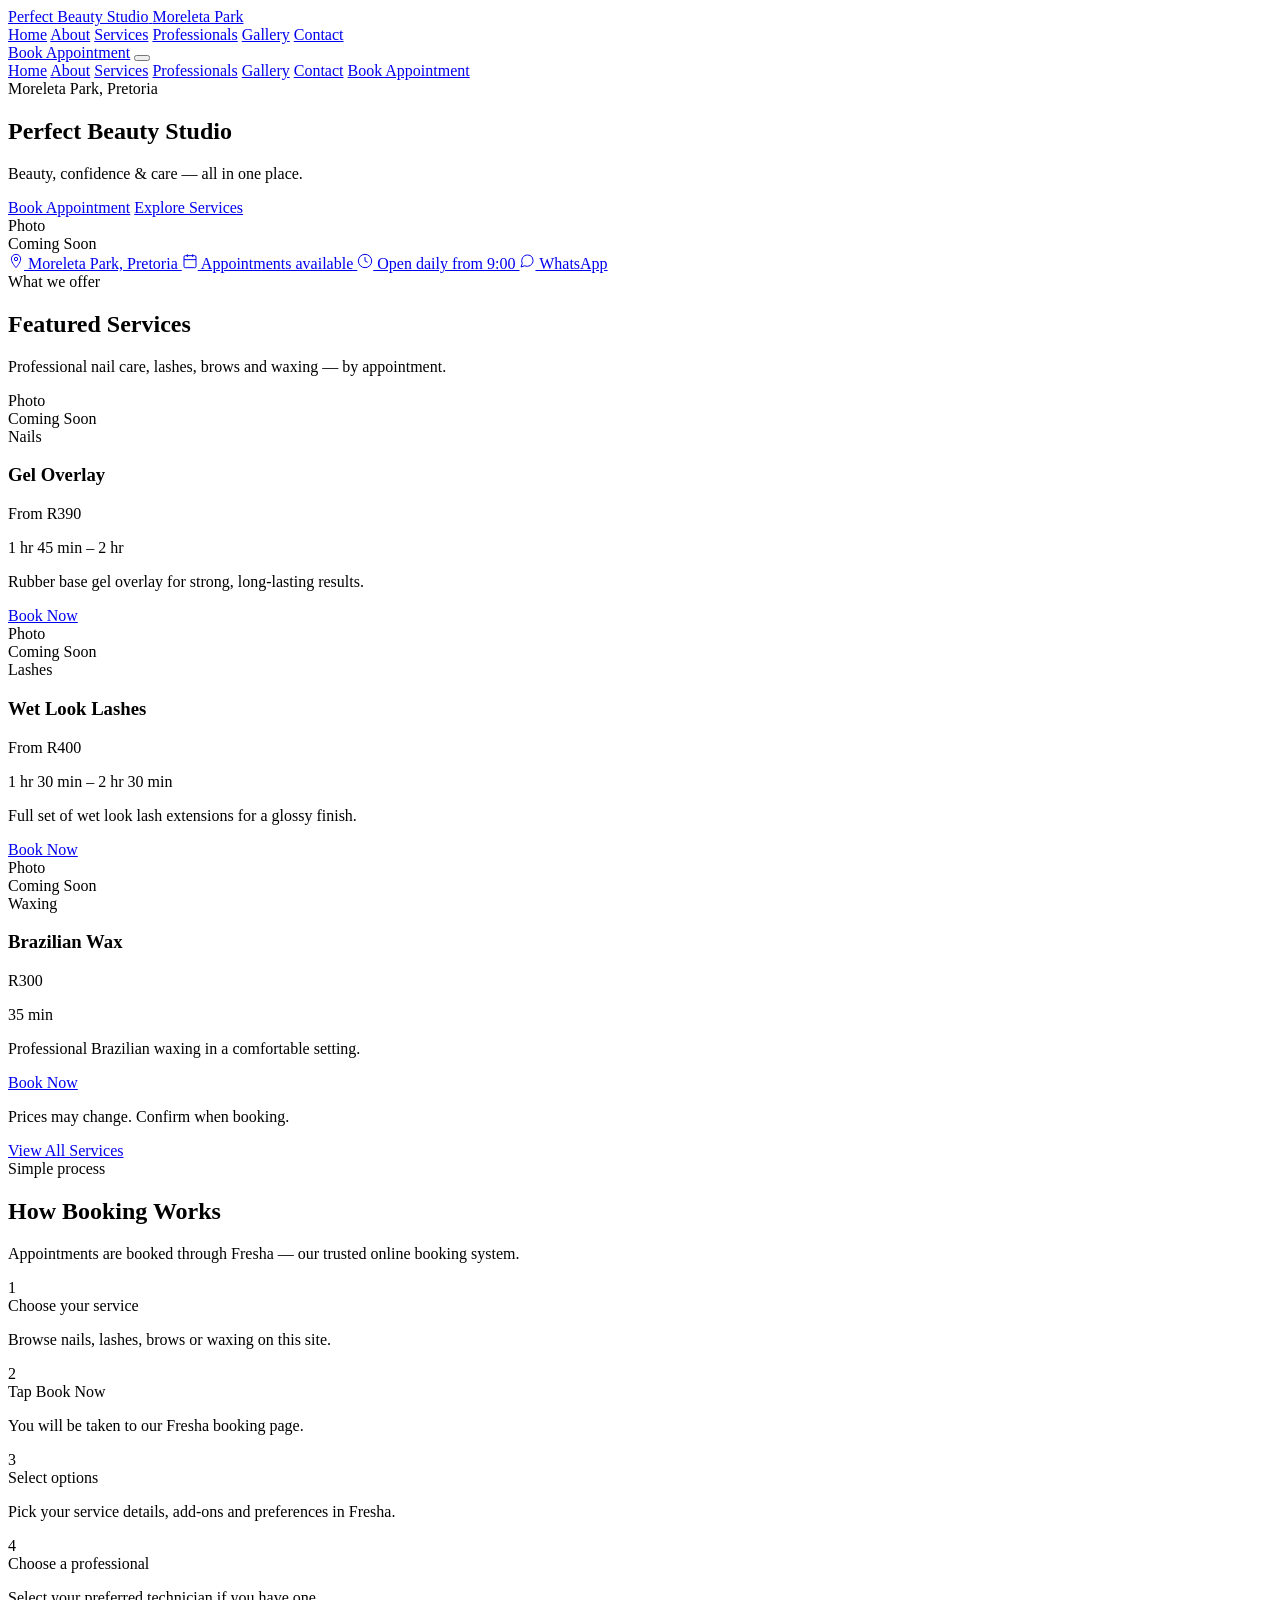
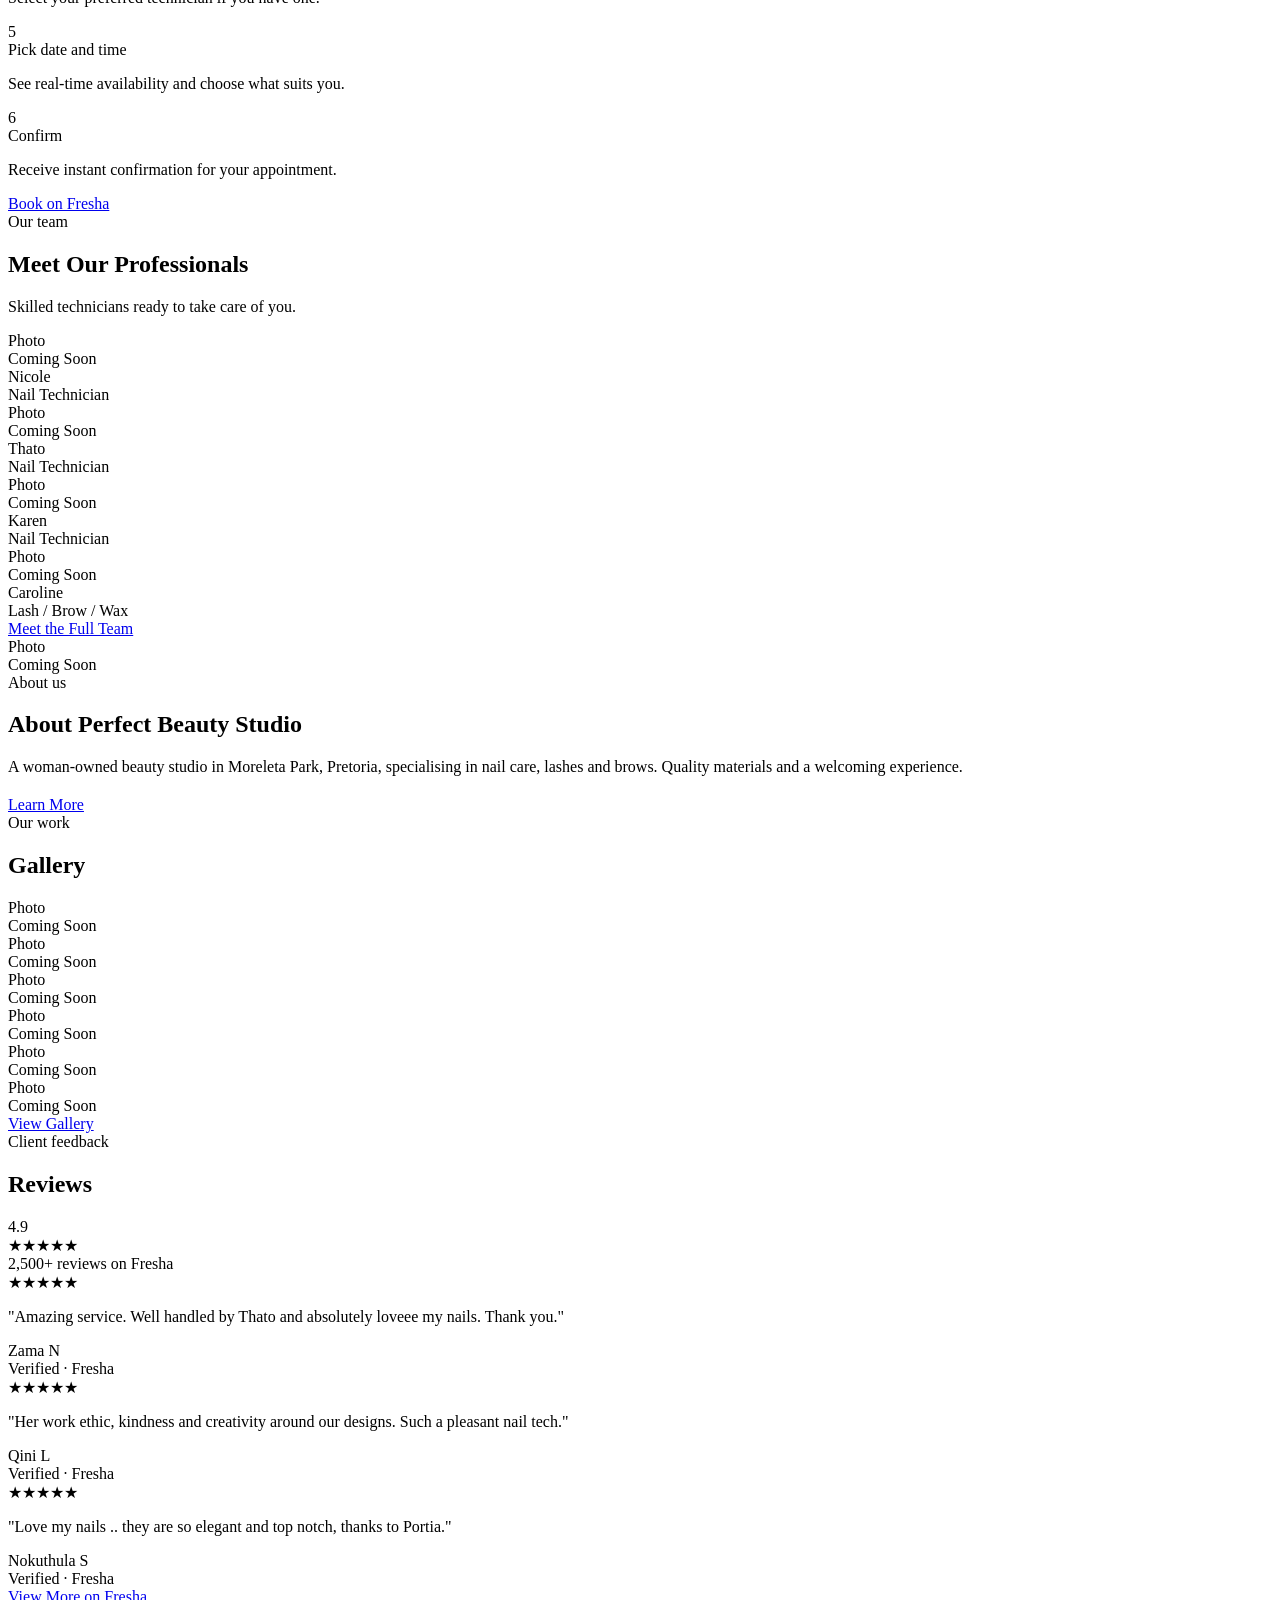
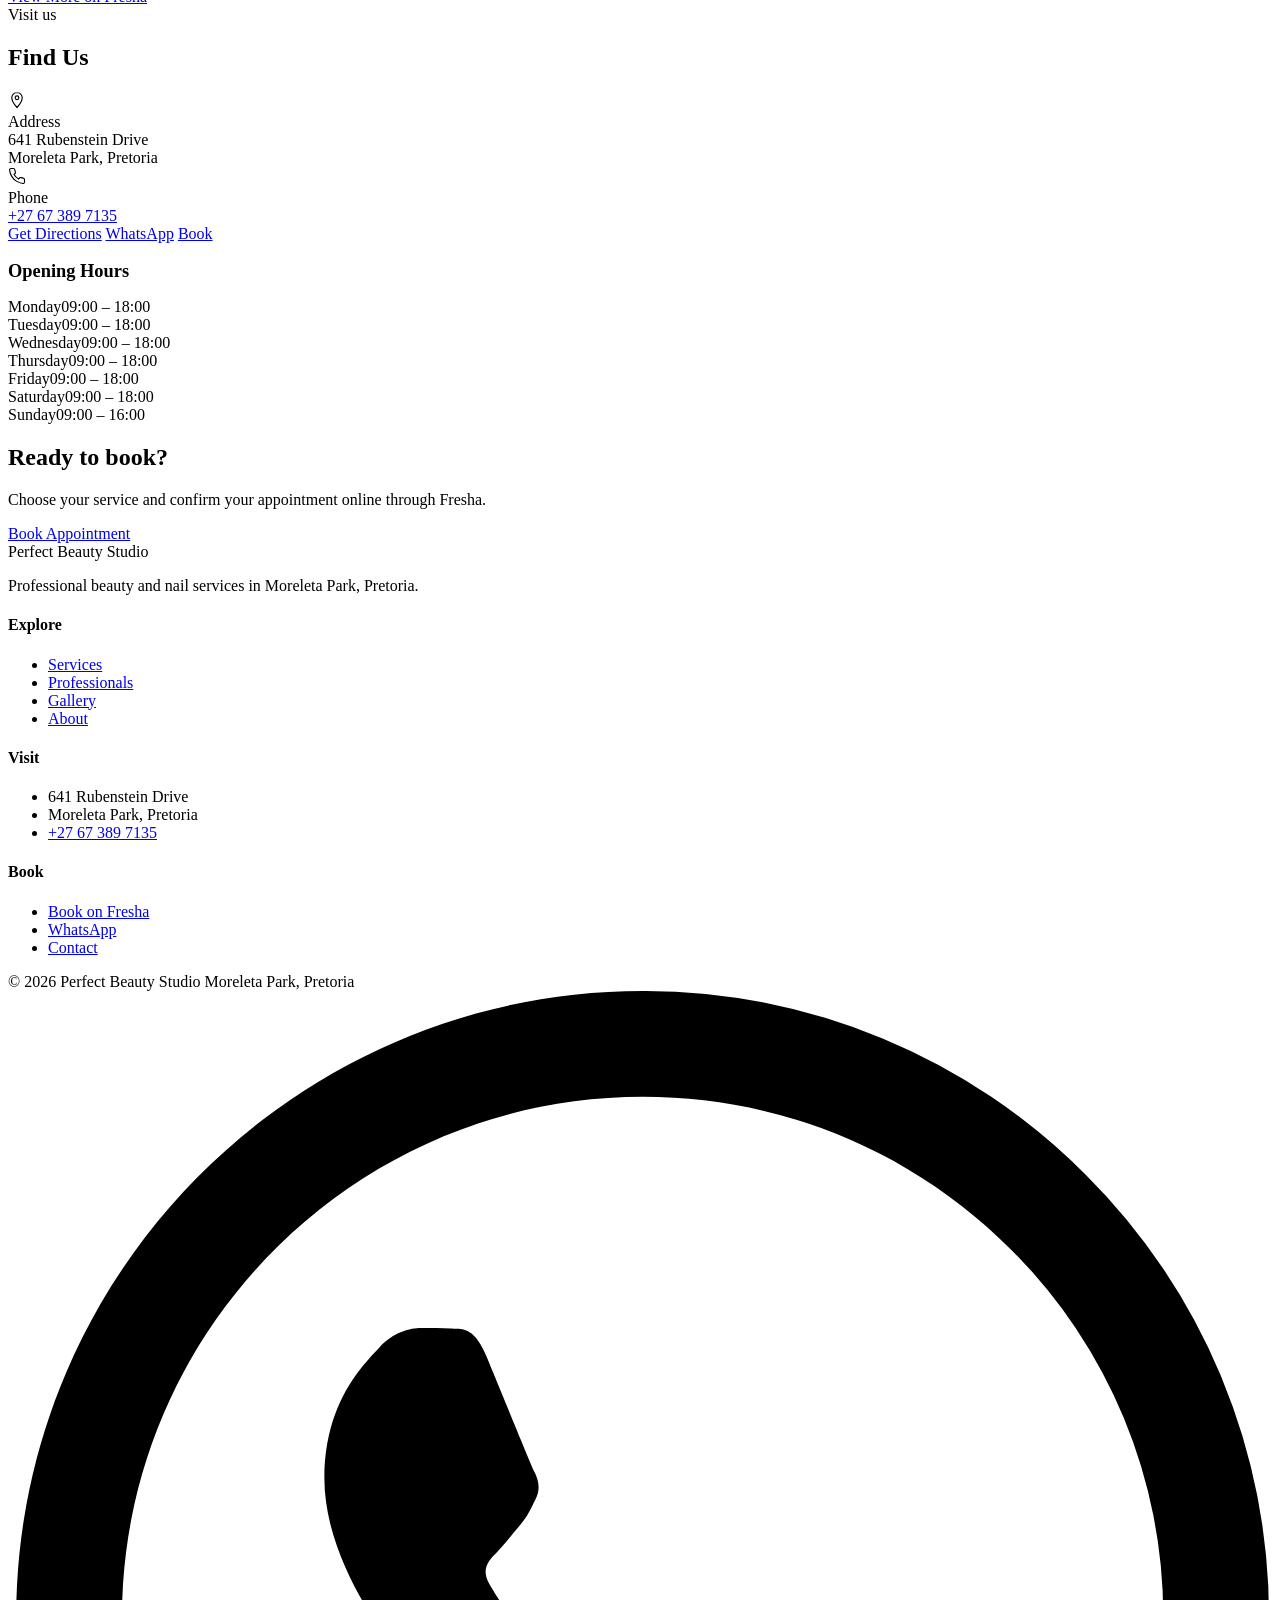
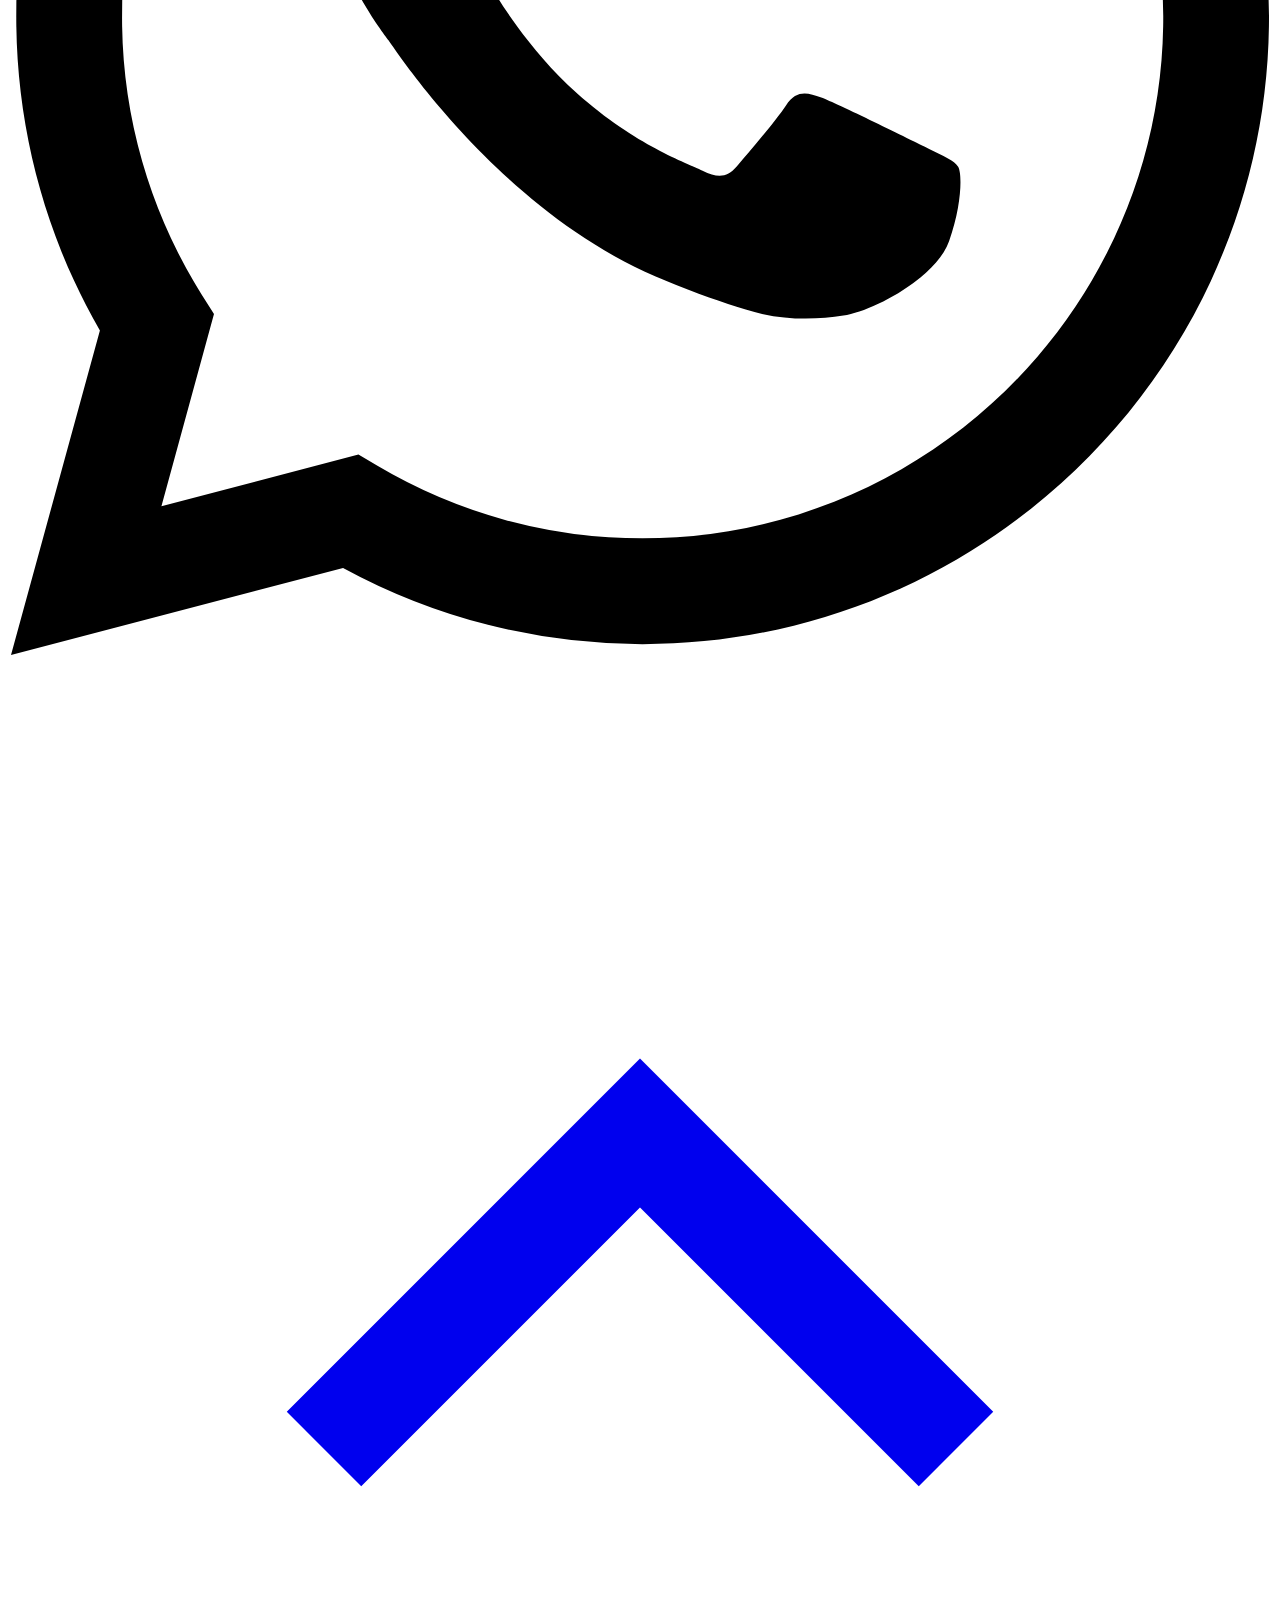
==== commit cb039832: "Add files via upload" ====
--- a/index.html
+++ b/index.html
@@ -1,462 +1,348 @@
 <!DOCTYPE html>
 <html lang="en">
 <head>
-  <meta charset="UTF-8">
-  <meta name="viewport" content="width=device-width, initial-scale=1.0">
-  <title>Perfect Beauty Studio | Beauty & Nail Services in Moreleta Park, Pretoria</title>
-  <meta name="description" content="Perfect Beauty Studio in Moreleta Park, Pretoria. Explore beauty and nail services, view our gallery, and book your appointment.">
-  <meta name="keywords" content="Perfect Beauty Studio, Moreleta Park, Pretoria, beauty salon Pretoria, nail salon Pretoria, beauty services Moreleta Park">
-  <meta name="robots" content="index, follow">
-  <link rel="canonical" href="https://perfectbeautystudio.co.za/">
-
-  <!-- Open Graph -->
-  <meta property="og:title" content="Perfect Beauty Studio | Beauty & Nail Services in Moreleta Park, Pretoria">
-  <meta property="og:description" content="Professional beauty and nail services in Moreleta Park, Pretoria. Book your appointment today.">
-  <meta property="og:type" content="website">
-  <meta property="og:locale" content="en_ZA">
-  <meta property="og:site_name" content="Perfect Beauty Studio">
-
-  <!-- Fonts -->
-  <link rel="preconnect" href="https://fonts.googleapis.com">
-  <link rel="preconnect" href="https://fonts.gstatic.com" crossorigin>
-  <link href="https://fonts.googleapis.com/css2?family=Cormorant+Garamond:ital,wght@0,400;0,500;0,600;1,400&family=Jost:wght@300;400;500;600&display=swap" rel="stylesheet">
-    <style id="critical">
-    /* Critical CSS */
-    *,*::before,*::after{box-sizing:border-box}
-    body{margin:0;font-family:system-ui,-apple-system,sans-serif;background:#fdfbf9;color:#2c2420;line-height:1.6;overflow-x:hidden}
-    img,svg{max-width:100%;height:auto;display:inline-block;vertical-align:middle}
-    svg{width:20px;height:20px;flex-shrink:0}
-    a{color:inherit;text-decoration:none}
-    ul{list-style:none;margin:0;padding:0}
-    .nav__mobile,.nav__overlay{display:none!important}
-    .header{position:sticky;top:0;z-index:1000;background:rgba(253,251,249,.97);border-bottom:1px solid #f3eeea;height:72px}
-    .nav{display:flex;align-items:center;justify-content:space-between;height:72px;max-width:1140px;margin:0 auto;padding:0 1.25rem}
-    .nav__logo{font-size:1.35rem;font-weight:600;color:#2c2420;line-height:1.15;text-decoration:none}
-    .nav__logo span{display:block;font-size:.65rem;font-weight:400;letter-spacing:.12em;text-transform:uppercase;color:#6b5e57;margin-top:2px}
-    .nav__menu{display:none}
-    .nav__cta{display:none}
-    .nav__toggle{display:flex;flex-direction:column;gap:5px;width:28px;background:none;border:none;padding:4px 0;cursor:pointer}
-    .nav__toggle span{display:block;width:100%;height:2px;background:#2c2420}
-    .hero{padding:3rem 1.25rem;background:linear-gradient(135deg,#f8f4f1,#e8d5cc)}
-    .hero h1{font-size:clamp(2rem,5vw,3rem);margin:.5rem 0;font-weight:500}
-    .hero__label{font-size:.8rem;letter-spacing:.12em;text-transform:uppercase;color:#b08f80;margin:0}
-    .hero__tagline{font-size:1.2rem;font-style:italic;color:#6b5e57;margin:0 0 1.5rem}
-    .btn{display:inline-flex;align-items:center;justify-content:center;padding:.8rem 1.5rem;border-radius:50px;font-size:.85rem;font-weight:500;letter-spacing:.03em;text-transform:uppercase;border:2px solid transparent;cursor:pointer;text-decoration:none;line-height:1.2}
-    .btn--primary{background:#2c2420;color:#fff;border-color:#2c2420}
-    .btn--secondary{background:transparent;color:#2c2420;border-color:#2c2420}
-    .btn--outline{background:transparent;color:#b08f80;border-color:#c9a89a}
-    .btn--sm{padding:.55rem 1.15rem;font-size:.8rem}
-    .container{max-width:1140px;margin:0 auto;padding:0 1.25rem}
-    .section{padding:3.5rem 0}
-    .quick-bar{background:#2c2420;color:#fff;padding:1rem 0}
-    .quick-bar__grid{display:grid;grid-template-columns:1fr 1fr;gap:.75rem}
-    .quick-bar__item{display:flex;align-items:center;gap:.5rem;font-size:.8rem;color:rgba(255,255,255,.9)}
-    .quick-bar__item svg,.quick-bar svg{width:18px!important;height:18px!important;stroke:#fff;fill:none;flex-shrink:0}
-    .services-grid{display:grid;gap:1.25rem}
-    .service-card{background:#fff;border:1px solid #ebe4df;border-radius:12px;padding:1.5rem}
-    .features-grid{display:grid;gap:1.25rem}
-    .feature-card{text-align:center;padding:1.5rem;background:#fff;border-radius:12px;border:1px solid #f3eeea}
-    .feature-card__icon{width:48px;height:48px;margin:0 auto 1rem;display:flex;align-items:center;justify-content:center;background:#f8f4f1;border-radius:50%}
-    .feature-card__icon svg{width:24px!important;height:24px!important}
-    .whatsapp-float{position:fixed;bottom:1.5rem;right:1.5rem;width:56px;height:56px;background:#25d366;border-radius:50%;display:flex;align-items:center;justify-content:center;z-index:900;box-shadow:0 4px 16px rgba(37,211,102,.4)}
-    .whatsapp-float svg{width:28px!important;height:28px!important;fill:#fff;stroke:none}
-    .back-to-top{display:none}
-    @media(min-width:600px){.services-grid{grid-template-columns:1fr 1fr}.features-grid{grid-template-columns:1fr 1fr}.quick-bar__grid{grid-template-columns:repeat(4,1fr)}}
-    @media(min-width:900px){.nav__menu{display:flex;gap:1.75rem;align-items:center}.nav__menu a{font-size:.85rem;color:#6b5e57}.nav__cta{display:inline-flex}.nav__toggle{display:none}.services-grid{grid-template-columns:repeat(3,1fr)}.features-grid{grid-template-columns:repeat(4,1fr)}}
-  </style>
-  <link rel="stylesheet" href="./css/style.css">
-  <link rel="icon" href="./favicon.svg" type="image/svg+xml">
-  <link rel="icon" href="./favicon.ico" type="image/x-icon">
+<meta charset="UTF-8">
+<meta name="viewport" content="width=device-width, initial-scale=1.0">
+<title>Perfect Beauty Studio | Beauty & Nail Services in Moreleta Park, Pretoria</title>
+<meta name="description" content="Perfect Beauty Studio in Moreleta Park, Pretoria. Professional nail care, lashes, brows and waxing. Book your appointment online.">
+<link rel="canonical" href="https://mawelanoah.github.io/Perfect-Beauty-Studio/">
+<meta property="og:title" content="Perfect Beauty Studio | Moreleta Park, Pretoria">
+<meta property="og:description" content="Professional beauty and nail services in Moreleta Park, Pretoria.">
+<meta property="og:type" content="website">
+<link rel="preconnect" href="https://fonts.googleapis.com">
+<link rel="preconnect" href="https://fonts.gstatic.com" crossorigin>
+<link href="https://fonts.googleapis.com/css2?family=Cormorant+Garamond:ital,wght@0,400;0,500;0,600;1,400&family=Jost:wght@300;400;500;600&display=swap" rel="stylesheet">
+<link rel="stylesheet" href="./css/style.css">
+<link rel="icon" href="./favicon.svg" type="image/svg+xml">
 </head>
 <body>
-  <!-- Header -->
-  <header class="header">
-    <div class="container">
-      <nav class="nav" aria-label="Main navigation">
-        <a href="index.html" class="nav__logo">
-          Perfect Beauty Studio
-          <span>Moreleta Park</span>
-        </a>
-        <ul class="nav__menu">
-          <li><a href="index.html" class="nav__link active">Home</a></li>
-          <li><a href="services.html" class="nav__link">Services</a></li>
-          <li><a href="gallery.html" class="nav__link">Gallery</a></li>
-          <li><a href="about.html" class="nav__link">About</a></li>
-          <li><a href="index.html#reviews" class="nav__link">Reviews</a></li>
-          <li><a href="contact.html" class="nav__link">Contact</a></li>
-        </ul>
-        <a href="https://www.fresha.com/a/perfect-beauty-studio-pretoria-641-rubenstein-drive-vx52zftc" class="btn btn--primary btn--sm nav__cta" target="_blank" rel="noopener">Book Appointment</a>
-        <button class="nav__toggle" aria-label="Toggle menu">
-          <span></span><span></span><span></span>
-        </button>
-      </nav>
-    </div>
-  </header>
-
-  <!-- Mobile menu -->
-  <div class="nav__overlay"></div>
-  <div class="nav__mobile">
-    <a href="index.html" class="nav__link">Home</a>
-    <a href="services.html" class="nav__link">Services</a>
-    <a href="gallery.html" class="nav__link">Gallery</a>
-    <a href="about.html" class="nav__link">About</a>
-    <a href="index.html#reviews" class="nav__link">Reviews</a>
-    <a href="contact.html" class="nav__link">Contact</a>
-    <a href="https://www.fresha.com/a/perfect-beauty-studio-pretoria-641-rubenstein-drive-vx52zftc" class="btn btn--primary" target="_blank" rel="noopener">Book Appointment</a>
-  </div>
-
-  <main>
-    <!-- Hero -->
-    <section class="hero">
-      <div class="container">
-        <div class="hero__content">
-          <p class="hero__label">Professional beauty services in Moreleta Park, Pretoria</p>
-          <h1>Perfect Beauty Studio</h1>
-          <p class="hero__tagline">Beauty, confidence &amp; care — all in one place.</p>
-          <div class="btn-group" style="justify-content:flex-start;">
-            <a href="https://www.fresha.com/a/perfect-beauty-studio-pretoria-641-rubenstein-drive-vx52zftc" class="btn btn--primary" target="_blank" rel="noopener">Book Appointment</a>
-            <a href="services.html" class="btn btn--secondary">View Services</a>
-          </div>
-        </div>
-      </div>
-      <div class="hero__placeholder" aria-hidden="true">
-        <span class="hero__placeholder-text">Photo Coming Soon</span>
-      </div>
-    </section>
-
-    <!-- Quick Info Bar -->
-    <div class="quick-bar">
-      <div class="container">
-        <div class="quick-bar__grid">
-          <a href="contact.html" class="quick-bar__item">
-            <svg width="24" height="24" class="quick-bar__icon" viewBox="0 0 24 24" fill="none" stroke="currentColor" stroke-width="1.5"><path d="M12 2C8.13 2 5 5.13 5 9c0 5.25 7 13 7 13s7-7.75 7-13c0-3.87-3.13-7-7-7zm0 9.5a2.5 2.5 0 010-5 2.5 2.5 0 010 5z"/></svg>
-            Moreleta Park, Pretoria
-          </a>
-          <a href="https://www.fresha.com/a/perfect-beauty-studio-pretoria-641-rubenstein-drive-vx52zftc" class="quick-bar__item" target="_blank" rel="noopener">
-            <svg width="24" height="24" class="quick-bar__icon" viewBox="0 0 24 24" fill="none" stroke="currentColor" stroke-width="1.5"><rect x="3" y="4" width="18" height="18" rx="2"/><path d="M16 2v4M8 2v4M3 10h18"/></svg>
-            Appointments available
-          </a>
-          <a href="contact.html#hours" class="quick-bar__item">
-            <svg width="24" height="24" class="quick-bar__icon" viewBox="0 0 24 24" fill="none" stroke="currentColor" stroke-width="1.5"><circle cx="12" cy="12" r="10"/><path d="M12 6v6l4 2"/></svg>
-            Open daily from 9:00 AM
-          </a>
-          <a href="https://wa.me/27673897135?text=Hi%20Perfect%20Beauty%20Studio%2C%20I%27d%20like%20to%20make%20an%20appointment.%20Please%20can%20you%20help%20me%20with%20availability%3F" class="quick-bar__item" target="_blank" rel="noopener">
-            <svg width="24" height="24" class="quick-bar__icon" viewBox="0 0 24 24" fill="none" stroke="currentColor" stroke-width="1.5"><path d="M21 11.5a8.38 8.38 0 01-.9 3.8 8.5 8.5 0 01-7.6 4.7 8.38 8.38 0 01-3.8-.9L3 21l1.9-5.7a8.38 8.38 0 01-.9-3.8 8.5 8.5 0 014.7-7.6 8.38 8.38 0 013.8-.9h.5a8.48 8.48 0 018 8v.5z"/></svg>
-            WhatsApp / Contact
-          </a>
-        </div>
-      </div>
-    </div>
-
-    <!-- Featured Services -->
-    <section class="section" id="services">
-      <div class="container">
-        <div class="text-center fade-in">
-          <span class="section-label">What we offer</span>
-          <h2 class="section-title">Our Services</h2>
-          <p class="section-subtitle">Professional nail care, brows, lashes and waxing — by appointment in Moreleta Park.</p>
-        </div>
-        <div class="services-grid">
-          <article class="service-card fade-in">
-            <span class="service-card__category">Nails</span>
-            <h3 class="service-card__name">Gel Overlay (Rubber Base)</h3>
-            <p class="service-card__price">From R390</p>
-            <p class="service-card__duration">1 hr 45 min – 2 hr</p>
-            <p class="service-card__desc">Professional rubber base gel overlay for strong, long-lasting results.</p>
-            <a href="https://www.fresha.com/a/perfect-beauty-studio-pretoria-641-rubenstein-drive-vx52zftc" class="btn btn--outline btn--sm" target="_blank" rel="noopener">Book Now</a>
-          </article>
-          <article class="service-card fade-in">
-            <span class="service-card__category">Nails</span>
-            <h3 class="service-card__name">Gel Overlay Enhance</h3>
-            <p class="service-card__price">From R470</p>
-            <p class="service-card__duration">1 hr 45 min – 2 hr</p>
-            <p class="service-card__desc">Hard gel or polygel enhancement for added strength and length.</p>
-            <a href="https://www.fresha.com/a/perfect-beauty-studio-pretoria-641-rubenstein-drive-vx52zftc" class="btn btn--outline btn--sm" target="_blank" rel="noopener">Book Now</a>
-          </article>
-          <article class="service-card fade-in">
-            <span class="service-card__category">Nails</span>
-            <h3 class="service-card__name">Gel Overlay Toes</h3>
-            <p class="service-card__price">From R260</p>
-            <p class="service-card__duration">45 min – 1 hr</p>
-            <p class="service-card__desc">Durable gel overlay for toes with a polished, lasting finish.</p>
-            <a href="https://www.fresha.com/a/perfect-beauty-studio-pretoria-641-rubenstein-drive-vx52zftc" class="btn btn--outline btn--sm" target="_blank" rel="noopener">Book Now</a>
-          </article>
-          <article class="service-card fade-in">
-            <span class="service-card__category">Brows &amp; Lashes</span>
-            <h3 class="service-card__name">Wet Look Lashes</h3>
-            <p class="service-card__price">From R400</p>
-            <p class="service-card__duration">1 hr 30 min – 2 hr 30 min</p>
-            <p class="service-card__desc">Full set of wet look lash extensions for a glossy, defined effect.</p>
-            <a href="https://www.fresha.com/a/perfect-beauty-studio-pretoria-641-rubenstein-drive-vx52zftc" class="btn btn--outline btn--sm" target="_blank" rel="noopener">Book Now</a>
-          </article>
-          <article class="service-card fade-in">
-            <span class="service-card__category">Brows &amp; Lashes</span>
-            <h3 class="service-card__name">Angel Volume Lashes</h3>
-            <p class="service-card__price">From R450</p>
-            <p class="service-card__duration">1 hr 30 min – 2 hr 30 min</p>
-            <p class="service-card__desc">Voluminous angel lash extensions for a soft, fluttery look.</p>
-            <a href="https://www.fresha.com/a/perfect-beauty-studio-pretoria-641-rubenstein-drive-vx52zftc" class="btn btn--outline btn--sm" target="_blank" rel="noopener">Book Now</a>
-          </article>
-          <article class="service-card fade-in">
-            <span class="service-card__category">Waxing</span>
-            <h3 class="service-card__name">Brazilian Wax</h3>
-            <p class="service-card__price">R300</p>
-            <p class="service-card__duration">35 min</p>
-            <p class="service-card__desc">Professional Brazilian waxing in a clean, comfortable setting.</p>
-            <a href="https://www.fresha.com/a/perfect-beauty-studio-pretoria-641-rubenstein-drive-vx52zftc" class="btn btn--outline btn--sm" target="_blank" rel="noopener">Book Now</a>
-          </article>
-        </div>
-        <p class="price-note">Prices and availability may change. Please confirm when booking.</p>
-        <div class="text-center" style="margin-top:2rem;">
-          <a href="services.html" class="btn btn--secondary">View All Services</a>
-        </div>
-      </div>
-    </section>
-
-    <!-- Why Clients Choose Us -->
-    <section class="section section--alt">
-      <div class="container">
-        <div class="text-center fade-in">
-          <span class="section-label">Why choose us</span>
-          <h2 class="section-title">Why Clients Choose Us</h2>
-        </div>
-        <div class="features-grid">
-          <div class="feature-card fade-in">
-            <div class="feature-card__icon">
-              <svg width="24" height="24" viewBox="0 0 24 24" fill="none" stroke="currentColor" stroke-width="1.5"><path d="M12 2l3.09 6.26L22 9.27l-5 4.87 1.18 6.88L12 17.77l-6.18 3.25L7 14.14 2 9.27l6.91-1.01L12 2z"/></svg>
-            </div>
-            <h3>Professional Service</h3>
-            <p>Skilled technicians focused on quality results and careful attention to detail.</p>
-          </div>
-          <div class="feature-card fade-in">
-            <div class="feature-card__icon">
-              <svg width="24" height="24" viewBox="0 0 24 24" fill="none" stroke="currentColor" stroke-width="1.5"><path d="M20.84 4.61a5.5 5.5 0 00-7.78 0L12 5.67l-1.06-1.06a5.5 5.5 0 00-7.78 7.78l1.06 1.06L12 21.23l7.78-7.78 1.06-1.06a5.5 5.5 0 000-7.78z"/></svg>
-            </div>
-            <h3>Quality Beauty Care</h3>
-            <p>Modern materials and techniques, including Russian Technique manicure, for lasting results.</p>
-          </div>
-          <div class="feature-card fade-in">
-            <div class="feature-card__icon">
-              <svg width="24" height="24" viewBox="0 0 24 24" fill="none" stroke="currentColor" stroke-width="1.5"><rect x="3" y="4" width="18" height="18" rx="2"/><path d="M16 2v4M8 2v4M3 10h18"/></svg>
-            </div>
-            <h3>Convenient Appointments</h3>
-            <p>Easy online booking with instant confirmation through Fresha.</p>
-          </div>
-          <div class="feature-card fade-in">
-            <div class="feature-card__icon">
-              <svg width="24" height="24" viewBox="0 0 24 24" fill="none" stroke="currentColor" stroke-width="1.5"><path d="M17 21v-2a4 4 0 00-4-4H5a4 4 0 00-4 4v2"/><circle cx="9" cy="7" r="4"/><path d="M23 21v-2a4 4 0 00-3-3.87M16 3.13a4 4 0 010 7.75"/></svg>
-            </div>
-            <h3>Personalised Experience</h3>
-            <p>A welcoming atmosphere tailored to your needs, whether for a special occasion or everyday care.</p>
-          </div>
-        </div>
-      </div>
-    </section>
-
-    <!-- Booking CTA -->
-    <section class="section" id="booking">
-      <div class="container">
-        <div class="booking-cta fade-in">
-          <h2>Book Your Appointment</h2>
-          <p>Choose your service and book online through our Fresha booking system. Instant confirmation available.</p>
-          <a href="https://www.fresha.com/a/perfect-beauty-studio-pretoria-641-rubenstein-drive-vx52zftc" class="btn btn--primary" target="_blank" rel="noopener">Book on Fresha</a>
-        </div>
-      </div>
-    </section>
-
-    <!-- Gallery Preview -->
-    <section class="section section--alt" id="gallery">
-      <div class="container">
-        <div class="text-center fade-in">
-          <span class="section-label">Our work</span>
-          <h2 class="section-title">Our Gallery</h2>
-          <p class="section-subtitle">A glimpse of the care and craftsmanship that goes into every appointment.</p>
-        </div>
-        <div class="gallery-grid">
-          <div class="gallery-item fade-in">
-            <span class="gallery-item__label">Photo Coming Soon</span>
-            <span class="gallery-item__sub">Nails</span>
-          </div>
-          <div class="gallery-item fade-in">
-            <span class="gallery-item__label">Photo Coming Soon</span>
-            <span class="gallery-item__sub">Beauty</span>
-          </div>
-          <div class="gallery-item fade-in">
-            <span class="gallery-item__label">Photo Coming Soon</span>
-            <span class="gallery-item__sub">Salon</span>
-          </div>
-          <div class="gallery-item fade-in">
-            <span class="gallery-item__label">Photo Coming Soon</span>
-            <span class="gallery-item__sub">Results</span>
-          </div>
-          <div class="gallery-item fade-in">
-            <span class="gallery-item__label">Photo Coming Soon</span>
-            <span class="gallery-item__sub">Studio</span>
-          </div>
-          <div class="gallery-item fade-in">
-            <span class="gallery-item__label">Photo Coming Soon</span>
-            <span class="gallery-item__sub">Nails</span>
-          </div>
-        </div>
-        <p class="gallery-note">Gallery coming soon — we're updating our portfolio.</p>
-        <div class="text-center" style="margin-top:1.5rem;">
-          <a href="gallery.html" class="btn btn--secondary">View Gallery</a>
-        </div>
-      </div>
-    </section>
-
-    <!-- About Preview -->
-    <section class="section" id="about">
-      <div class="container">
-        <div class="about-grid">
-          <div class="about__image fade-in">
-            <span class="about__image-label">Photo Coming Soon</span>
-          </div>
-          <div class="about__content fade-in">
-            <span class="section-label">About us</span>
-            <h2>About Perfect Beauty Studio</h2>
-            <p>Perfect Beauty Studio is a beauty studio based in Moreleta Park, Pretoria, offering a range of beauty and nail services by appointment.</p>
-            <p>With a focus on the Russian Technique Manicure, our team utilises modern materials to ensure long-lasting results, while also providing high-quality services for brows and lashes.</p>
-            <p>Whether you're preparing for a special occasion or simply taking time for yourself, our goal is to provide a welcoming and professional beauty experience.</p>
-            <a href="about.html" class="btn btn--secondary" style="margin-top:0.5rem;">Learn More</a>
-          </div>
-        </div>
-      </div>
-    </section>
-
-    <!-- Reviews -->
-    <section class="section section--alt" id="reviews">
-      <div class="container">
-        <div class="text-center fade-in">
-          <span class="section-label">Client feedback</span>
-          <h2 class="section-title">Client Reviews</h2>
-        </div>
-        <div class="reviews-rating fade-in">
-          <span class="reviews-rating__score">4.9</span>
-          <div>
-            <div class="reviews-rating__stars">★★★★★</div>
-            <div class="reviews-rating__count">Based on 2,500+ reviews on Fresha</div>
-          </div>
-        </div>
-        <div class="reviews-grid">
-          <div class="review-card fade-in">
-            <div class="review-card__stars">★★★★★</div>
-            <p class="review-card__text">"Amazing service. Well handled by Thato and absolutely loveee my nails. Thank you."</p>
-            <div class="review-card__author">Zama N</div>
-            <div class="review-card__meta">Verified client · Fresha</div>
-          </div>
-          <div class="review-card fade-in">
-            <div class="review-card__stars">★★★★★</div>
-            <p class="review-card__text">"Her work ethic, kindness and creativity around our designs. Such a pleasant nail tech to sit with for my appointments :)"</p>
-            <div class="review-card__author">Qini L</div>
-            <div class="review-card__meta">Verified client · Fresha</div>
-          </div>
-          <div class="review-card fade-in">
-            <div class="review-card__stars">★★★★★</div>
-            <p class="review-card__text">"Love my nails .. they are so elegant and top notch, thanks to Portia."</p>
-            <div class="review-card__author">Nokuthula S</div>
-            <div class="review-card__meta">Verified client · Fresha</div>
-          </div>
-        </div>
-        <div class="text-center" style="margin-top:2rem;">
-          <a href="https://www.fresha.com/a/perfect-beauty-studio-pretoria-641-rubenstein-drive-vx52zftc" class="btn btn--secondary" target="_blank" rel="noopener">See All Reviews on Fresha</a>
-        </div>
-      </div>
-    </section>
-
-    <!-- Location -->
-    <section class="section" id="location">
-      <div class="container">
-        <div class="text-center fade-in">
-          <span class="section-label">Visit us</span>
-          <h2 class="section-title">Find Us</h2>
-        </div>
-        <div class="contact-grid">
-          <div class="fade-in">
-            <div class="contact-detail">
-              <div class="contact-detail__icon">
-                <svg width="24" height="24" viewBox="0 0 24 24" fill="none" stroke="currentColor" stroke-width="1.5"><path d="M12 2C8.13 2 5 5.13 5 9c0 5.25 7 13 7 13s7-7.75 7-13c0-3.87-3.13-7-7-7zm0 9.5a2.5 2.5 0 010-5 2.5 2.5 0 010 5z"/></svg>
-              </div>
-              <div>
-                <div class="contact-detail__label">Location</div>
-                <div class="contact-detail__value">
-                  641 Rubenstein Drive<br>
-                  Moreleta Park<br>
-                  Pretoria, South Africa
-                </div>
-              </div>
-            </div>
-            <div class="contact-detail">
-              <div class="contact-detail__icon">
-                <svg width="24" height="24" viewBox="0 0 24 24" fill="none" stroke="currentColor" stroke-width="1.5"><path d="M22 16.92v3a2 2 0 01-2.18 2 19.79 19.79 0 01-8.63-3.07 19.5 19.5 0 01-6-6 19.79 19.79 0 01-3.07-8.67A2 2 0 014.11 2h3a2 2 0 012 1.72c.127.96.361 1.903.7 2.81a2 2 0 01-.45 2.11L8.09 9.91a16 16 0 006 6l1.27-1.27a2 2 0 012.11-.45c.907.339 1.85.573 2.81.7A2 2 0 0122 16.92z"/></svg>
-              </div>
-              <div>
-                <div class="contact-detail__label">Phone</div>
-                <div class="contact-detail__value">
-                  <a href="tel:+27673897135">+27 67 389 7135</a>
-                </div>
-              </div>
-            </div>
-            <div class="contact-actions">
-              <a href="https://maps.google.com/?daddr=641+Rubenstein+Drive,+Pretoria,+0044,+Gauteng" class="btn btn--primary btn--sm" target="_blank" rel="noopener">Get Directions</a>
-              <a href="contact.html" class="btn btn--secondary btn--sm">Contact Us</a>
-            </div>
-          </div>
-          <div class="map-placeholder fade-in">
-            <svg width="24" height="24" class="map-placeholder__icon" viewBox="0 0 24 24" fill="none" stroke="currentColor" stroke-width="1.5"><path d="M12 2C8.13 2 5 5.13 5 9c0 5.25 7 13 7 13s7-7.75 7-13c0-3.87-3.13-7-7-7zm0 9.5a2.5 2.5 0 010-5 2.5 2.5 0 010 5z"/></svg>
-            <p>641 Rubenstein Drive, Moreleta Park, Pretoria</p>
-            <a href="https://maps.google.com/?daddr=641+Rubenstein+Drive,+Pretoria,+0044,+Gauteng" class="btn btn--outline btn--sm" target="_blank" rel="noopener">Open in Google Maps</a>
-          </div>
-        </div>
-      </div>
-    </section>
-  </main>
-
-  <!-- Footer -->
-  <footer class="footer">
-    <div class="container">
-      <div class="footer__grid">
-        <div>
-          <div class="footer__brand">Perfect Beauty Studio</div>
-          <p class="footer__desc">Professional beauty and nail services in Moreleta Park, Pretoria. Woman-owned studio focused on quality care and lasting results.</p>
-        </div>
-        <div>
-          <h4>Quick Links</h4>
-          <ul class="footer__links">
-            <li><a href="services.html">Services</a></li>
-            <li><a href="gallery.html">Gallery</a></li>
-            <li><a href="about.html">About</a></li>
-            <li><a href="contact.html">Contact</a></li>
-            <li><a href="booking.html">Book Appointment</a></li>
-          </ul>
-        </div>
-        <div>
-          <h4>Contact</h4>
-          <ul class="footer__links">
-            <li>641 Rubenstein Drive</li>
-            <li>Moreleta Park, Pretoria</li>
-            <li><a href="tel:+27673897135">+27 67 389 7135</a></li>
-            <li><a href="https://wa.me/27673897135" target="_blank" rel="noopener">WhatsApp</a></li>
-          </ul>
-        </div>
-      </div>
-      <div class="footer__bottom">
-        <span>&copy; 2026 Perfect Beauty Studio. All rights reserved.</span>
-        <span>Moreleta Park, Pretoria, South Africa</span>
-      </div>
-    </div>
-  </footer>
-
-  <!-- Floating WhatsApp -->
-  <a href="https://wa.me/27673897135?text=Hi%20Perfect%20Beauty%20Studio%2C%20I%27d%20like%20to%20make%20an%20appointment.%20Please%20can%20you%20help%20me%20with%20availability%3F" class="whatsapp-float" target="_blank" rel="noopener" aria-label="Chat on WhatsApp">
-    <svg width="28" height="28" style="width:28px;height:28px;flex-shrink:0;" viewBox="0 0 24 24"><path d="M17.472 14.382c-.297-.149-1.758-.867-2.03-.967-.273-.099-.471-.148-.67.15-.197.297-.767.966-.94 1.164-.173.199-.347.223-.644.075-.297-.15-1.255-.463-2.39-1.475-.883-.788-1.48-1.761-1.653-2.059-.173-.297-.018-.458.13-.606.134-.133.298-.347.446-.52.149-.174.198-.298.298-.497.099-.198.05-.371-.025-.52-.075-.149-.669-1.612-.916-2.207-.242-.579-.487-.5-.669-.51-.173-.008-.371-.01-.57-.01-.198 0-.52.074-.792.372-.272.297-1.04 1.016-1.04 2.479 0 1.462 1.065 2.875 1.213 3.074.149.198 2.096 3.2 5.077 4.487.709.306 1.262.489 1.694.625.712.227 1.36.195 1.871.118.571-.085 1.758-.719 2.006-1.413.248-.694.248-1.289.173-1.413-.074-.124-.272-.198-.57-.347m-5.421 7.403h-.004a9.87 9.87 0 01-5.031-1.378l-.361-.214-3.741.982.998-3.648-.235-.374a9.86 9.86 0 01-1.51-5.26c.001-5.45 4.436-9.884 9.888-9.884 2.64 0 5.122 1.03 6.988 2.898a9.825 9.825 0 012.893 6.994c-.003 5.45-4.435 9.884-9.885 9.884m8.413-18.297A11.815 11.815 0 0012.05 0C5.495 0 .16 5.335.157 11.892c0 2.096.547 4.142 1.588 5.945L.057 24l6.305-1.654a11.882 11.882 0 005.683 1.448h.005c6.554 0 11.89-5.335 11.893-11.893a11.821 11.821 0 00-3.48-8.413z"/></svg>
-  </a>
-
-  <!-- Back to top -->
-  <a href="#" class="back-to-top" aria-label="Back to top">
-    <svg width="24" height="24" viewBox="0 0 24 24" fill="none" stroke="currentColor" stroke-width="2"><path d="M18 15l-6-6-6 6"/></svg>
-  </a>
-
-  <script src="./js/script.js"></script>
+<header class="header">
+<div class="container">
+<nav class="nav" aria-label="Main">
+<a href="index.html" class="logo">
+<span class="logo__name">Perfect Beauty Studio</span>
+<span class="logo__place">Moreleta Park</span>
+</a>
+<div class="nav__links">
+<a href="index.html" class="active">Home</a>
+<a href="about.html">About</a>
+<a href="services.html">Services</a>
+<a href="professionals.html">Professionals</a>
+<a href="gallery.html">Gallery</a>
+<a href="contact.html">Contact</a>
+</div>
+<div class="nav__actions">
+<a href="https://www.fresha.com/a/perfect-beauty-studio-pretoria-641-rubenstein-drive-vx52zftc" class="btn btn--solid btn--sm nav__book" target="_blank" rel="noopener">Book Appointment</a>
+<button class="nav__burger" aria-label="Open menu"><span></span><span></span><span></span></button>
+</div>
+</nav>
+</div>
+</header>
+<div class="drawer-bg"></div>
+<nav class="drawer" aria-label="Mobile">
+<a href="index.html">Home</a>
+<a href="about.html">About</a>
+<a href="services.html">Services</a>
+<a href="professionals.html">Professionals</a>
+<a href="gallery.html">Gallery</a>
+<a href="contact.html">Contact</a>
+<a href="https://www.fresha.com/a/perfect-beauty-studio-pretoria-641-rubenstein-drive-vx52zftc" class="btn btn--solid btn--full" target="_blank" rel="noopener">Book Appointment</a>
+</nav>
+<main>
+<section class="hero">
+<div class="container">
+<div class="hero__inner">
+<div class="hero__copy">
+<span class="eyebrow">Moreleta Park, Pretoria</span>
+<h1>Perfect Beauty Studio</h1>
+<p class="hero__tag">Beauty, confidence &amp; care — all in one place.</p>
+<div class="btn-row">
+<a href="https://www.fresha.com/a/perfect-beauty-studio-pretoria-641-rubenstein-drive-vx52zftc" class="btn btn--solid" target="_blank" rel="noopener">Book Appointment</a>
+<a href="services.html" class="btn btn--ghost">Explore Services</a>
+</div>
+</div>
+<div class="media-frame media-frame--hero" aria-label="Salon photo placeholder">
+<span class="media-frame__label">Photo<br>Coming Soon</span>
+</div>
+</div>
+</div>
+</section>
+<div class="quickbar">
+<div class="container">
+<div class="quickbar__grid">
+<a href="contact.html" class="quickbar__item">
+<svg width="16" height="16" viewBox="0 0 24 24" fill="none" stroke="currentColor" stroke-width="1.5"><path d="M12 2C8.13 2 5 5.13 5 9c0 5.25 7 13 7 13s7-7.75 7-13c0-3.87-3.13-7-7-7z"/><circle cx="12" cy="9" r="2.5"/></svg>
+Moreleta Park, Pretoria
+</a>
+<a href="https://www.fresha.com/a/perfect-beauty-studio-pretoria-641-rubenstein-drive-vx52zftc" class="quickbar__item" target="_blank" rel="noopener">
+<svg width="16" height="16" viewBox="0 0 24 24" fill="none" stroke="currentColor" stroke-width="1.5"><rect x="3" y="4" width="18" height="18" rx="2"/><path d="M16 2v4M8 2v4M3 10h18"/></svg>
+Appointments available
+</a>
+<a href="contact.html#hours" class="quickbar__item">
+<svg width="16" height="16" viewBox="0 0 24 24" fill="none" stroke="currentColor" stroke-width="1.5"><circle cx="12" cy="12" r="10"/><path d="M12 6v6l4 2"/></svg>
+Open daily from 9:00
+</a>
+<a href="https://wa.me/27673897135?text=Hi%20Perfect%20Beauty%20Studio%2C%20I%27d%20like%20to%20make%20an%20appointment.%20Please%20can%20you%20help%20me%20with%20availability%3F" class="quickbar__item" target="_blank" rel="noopener">
+<svg width="16" height="16" viewBox="0 0 24 24" fill="none" stroke="currentColor" stroke-width="1.5"><path d="M21 11.5a8.38 8.38 0 01-.9 3.8 8.5 8.5 0 01-7.6 4.7 8.38 8.38 0 01-3.8-.9L3 21l1.9-5.7a8.38 8.38 0 01-.9-3.8 8.5 8.5 0 014.7-7.6 8.38 8.38 0 013.8-.9h.5a8.48 8.48 0 018 8v.5z"/></svg>
+WhatsApp
+</a>
+</div>
+</div>
+</div>
+<section class="section">
+<div class="container">
+<div class="section-head">
+<span class="eyebrow">What we offer</span>
+<h2>Featured Services</h2>
+<p class="lead">Professional nail care, lashes, brows and waxing — by appointment.</p>
+</div>
+<div class="cards cards--3">
+<article class="card">
+<div class="media-frame media-frame--card"><span class="media-frame__label">Photo<br>Coming Soon</span></div>
+<div class="card__body">
+<span class="card__cat">Nails</span>
+<h3 class="card__title">Gel Overlay</h3>
+<p class="card__meta">From R390</p>
+<p class="card__time">1 hr 45 min – 2 hr</p>
+<p class="card__text">Rubber base gel overlay for strong, long-lasting results.</p>
+<a href="https://www.fresha.com/a/perfect-beauty-studio-pretoria-641-rubenstein-drive-vx52zftc" class="btn btn--soft btn--sm" target="_blank" rel="noopener">Book Now</a>
+</div>
+</article>
+<article class="card">
+<div class="media-frame media-frame--card"><span class="media-frame__label">Photo<br>Coming Soon</span></div>
+<div class="card__body">
+<span class="card__cat">Lashes</span>
+<h3 class="card__title">Wet Look Lashes</h3>
+<p class="card__meta">From R400</p>
+<p class="card__time">1 hr 30 min – 2 hr 30 min</p>
+<p class="card__text">Full set of wet look lash extensions for a glossy finish.</p>
+<a href="https://www.fresha.com/a/perfect-beauty-studio-pretoria-641-rubenstein-drive-vx52zftc" class="btn btn--soft btn--sm" target="_blank" rel="noopener">Book Now</a>
+</div>
+</article>
+<article class="card">
+<div class="media-frame media-frame--card"><span class="media-frame__label">Photo<br>Coming Soon</span></div>
+<div class="card__body">
+<span class="card__cat">Waxing</span>
+<h3 class="card__title">Brazilian Wax</h3>
+<p class="card__meta">R300</p>
+<p class="card__time">35 min</p>
+<p class="card__text">Professional Brazilian waxing in a comfortable setting.</p>
+<a href="https://www.fresha.com/a/perfect-beauty-studio-pretoria-641-rubenstein-drive-vx52zftc" class="btn btn--soft btn--sm" target="_blank" rel="noopener">Book Now</a>
+</div>
+</article>
+</div>
+<p class="note">Prices may change. Confirm when booking.</p>
+<div class="text-center mt-2">
+<a href="services.html" class="btn btn--ghost">View All Services</a>
+</div>
+</div>
+</section>
+<section class="section section--warm">
+<div class="container">
+<div class="section-head">
+<span class="eyebrow">Simple process</span>
+<h2>How Booking Works</h2>
+<p class="lead">Appointments are booked through Fresha — our trusted online booking system.</p>
+</div>
+<div class="steps">
+<div class="step"><div class="step__num">1</div><div><div class="step__title">Choose your service</div><p class="step__text">Browse nails, lashes, brows or waxing on this site.</p></div></div>
+<div class="step"><div class="step__num">2</div><div><div class="step__title">Tap Book Now</div><p class="step__text">You will be taken to our Fresha booking page.</p></div></div>
+<div class="step"><div class="step__num">3</div><div><div class="step__title">Select options</div><p class="step__text">Pick your service details, add-ons and preferences in Fresha.</p></div></div>
+<div class="step"><div class="step__num">4</div><div><div class="step__title">Choose a professional</div><p class="step__text">Select your preferred technician if you have one.</p></div></div>
+<div class="step"><div class="step__num">5</div><div><div class="step__title">Pick date and time</div><p class="step__text">See real-time availability and choose what suits you.</p></div></div>
+<div class="step"><div class="step__num">6</div><div><div class="step__title">Confirm</div><p class="step__text">Receive instant confirmation for your appointment.</p></div></div>
+</div>
+<div class="text-center mt-3">
+<a href="https://www.fresha.com/a/perfect-beauty-studio-pretoria-641-rubenstein-drive-vx52zftc" class="btn btn--solid" target="_blank" rel="noopener">Book on Fresha</a>
+</div>
+</div>
+</section>
+<section class="section">
+<div class="container">
+<div class="section-head">
+<span class="eyebrow">Our team</span>
+<h2>Meet Our Professionals</h2>
+<p class="lead">Skilled technicians ready to take care of you.</p>
+</div>
+<div class="team-grid">
+<div class="team-card"><div class="media-frame media-frame--portrait"><span class="media-frame__label">Photo<br>Coming Soon</span></div><div class="team-card__name">Nicole</div><div class="team-card__role">Nail Technician</div></div>
+<div class="team-card"><div class="media-frame media-frame--portrait"><span class="media-frame__label">Photo<br>Coming Soon</span></div><div class="team-card__name">Thato</div><div class="team-card__role">Nail Technician</div></div>
+<div class="team-card"><div class="media-frame media-frame--portrait"><span class="media-frame__label">Photo<br>Coming Soon</span></div><div class="team-card__name">Karen</div><div class="team-card__role">Nail Technician</div></div>
+<div class="team-card"><div class="media-frame media-frame--portrait"><span class="media-frame__label">Photo<br>Coming Soon</span></div><div class="team-card__name">Caroline</div><div class="team-card__role">Lash / Brow / Wax</div></div>
+</div>
+<div class="text-center mt-3">
+<a href="professionals.html" class="btn btn--ghost">Meet the Full Team</a>
+</div>
+</div>
+</section>
+<section class="section section--warm">
+<div class="container">
+<div class="about-split">
+<div class="media-frame media-frame--portrait"><span class="media-frame__label">Photo<br>Coming Soon</span></div>
+<div>
+<span class="eyebrow">About us</span>
+<h2>About Perfect Beauty Studio</h2>
+<p class="lead" style="margin:1rem 0 1.25rem;">A woman-owned beauty studio in Moreleta Park, Pretoria, specialising in nail care, lashes and brows. Quality materials and a welcoming experience.</p>
+<a href="about.html" class="btn btn--ghost">Learn More</a>
+</div>
+</div>
+</div>
+</section>
+<section class="section">
+<div class="container">
+<div class="section-head">
+<span class="eyebrow">Our work</span>
+<h2>Gallery</h2>
+</div>
+<div class="gallery-grid">
+<div class="media-frame media-frame--square"><span class="media-frame__label">Photo<br>Coming Soon</span></div>
+<div class="media-frame media-frame--square"><span class="media-frame__label">Photo<br>Coming Soon</span></div>
+<div class="media-frame media-frame--square"><span class="media-frame__label">Photo<br>Coming Soon</span></div>
+<div class="media-frame media-frame--square"><span class="media-frame__label">Photo<br>Coming Soon</span></div>
+<div class="media-frame media-frame--square"><span class="media-frame__label">Photo<br>Coming Soon</span></div>
+<div class="media-frame media-frame--square"><span class="media-frame__label">Photo<br>Coming Soon</span></div>
+</div>
+<div class="text-center mt-3">
+<a href="gallery.html" class="btn btn--ghost">View Gallery</a>
+</div>
+</div>
+</section>
+<section class="section section--warm">
+<div class="container">
+<div class="section-head">
+<span class="eyebrow">Client feedback</span>
+<h2>Reviews</h2>
+</div>
+<div class="rating-row">
+<span class="rating-score">4.9</span>
+<div>
+<div class="rating-stars">★★★★★</div>
+<div class="rating-count">2,500+ reviews on Fresha</div>
+</div>
+</div>
+<div class="reviews">
+<div class="review">
+<div class="review__stars">★★★★★</div>
+<p class="review__text">"Amazing service. Well handled by Thato and absolutely loveee my nails. Thank you."</p>
+<div class="review__author">Zama N</div>
+<div class="review__source">Verified · Fresha</div>
+</div>
+<div class="review">
+<div class="review__stars">★★★★★</div>
+<p class="review__text">"Her work ethic, kindness and creativity around our designs. Such a pleasant nail tech."</p>
+<div class="review__author">Qini L</div>
+<div class="review__source">Verified · Fresha</div>
+</div>
+<div class="review">
+<div class="review__stars">★★★★★</div>
+<p class="review__text">"Love my nails .. they are so elegant and top notch, thanks to Portia."</p>
+<div class="review__author">Nokuthula S</div>
+<div class="review__source">Verified · Fresha</div>
+</div>
+</div>
+<div class="text-center mt-3">
+<a href="https://www.fresha.com/a/perfect-beauty-studio-pretoria-641-rubenstein-drive-vx52zftc" class="btn btn--ghost" target="_blank" rel="noopener">View More on Fresha</a>
+</div>
+</div>
+</section>
+<section class="section" id="location">
+<div class="container">
+<div class="section-head">
+<span class="eyebrow">Visit us</span>
+<h2>Find Us</h2>
+</div>
+<div class="contact-grid">
+<div>
+<div class="contact-block">
+<div class="contact-block__icon"><svg width="18" height="18" viewBox="0 0 24 24" fill="none" stroke="currentColor" stroke-width="1.5"><path d="M12 2C8.13 2 5 5.13 5 9c0 5.25 7 13 7 13s7-7.75 7-13c0-3.87-3.13-7-7-7z"/><circle cx="12" cy="9" r="2.5"/></svg></div>
+<div>
+<div class="contact-block__label">Address</div>
+<div class="contact-block__value">641 Rubenstein Drive<br>Moreleta Park, Pretoria</div>
+</div>
+</div>
+<div class="contact-block">
+<div class="contact-block__icon"><svg width="18" height="18" viewBox="0 0 24 24" fill="none" stroke="currentColor" stroke-width="1.5"><path d="M22 16.92v3a2 2 0 01-2.18 2 19.79 19.79 0 01-8.63-3.07 19.5 19.5 0 01-6-6 19.79 19.79 0 01-3.07-8.67A2 2 0 014.11 2h3a2 2 0 012 1.72c.127.96.361 1.903.7 2.81a2 2 0 01-.45 2.11L8.09 9.91a16 16 0 006 6l1.27-1.27a2 2 0 012.11-.45c.907.339 1.85.573 2.81.7A2 2 0 0122 16.92z"/></svg></div>
+<div>
+<div class="contact-block__label">Phone</div>
+<div class="contact-block__value"><a href="tel:+27673897135">+27 67 389 7135</a></div>
+</div>
+</div>
+<div class="contact-actions">
+<a href="https://maps.google.com/?daddr=641+Rubenstein+Drive,+Pretoria,+0044,+Gauteng" class="btn btn--solid btn--sm" target="_blank" rel="noopener">Get Directions</a>
+<a href="https://wa.me/27673897135?text=Hi%20Perfect%20Beauty%20Studio%2C%20I%27d%20like%20to%20make%20an%20appointment.%20Please%20can%20you%20help%20me%20with%20availability%3F" class="btn btn--whatsapp btn--sm" target="_blank" rel="noopener">WhatsApp</a>
+<a href="https://www.fresha.com/a/perfect-beauty-studio-pretoria-641-rubenstein-drive-vx52zftc" class="btn btn--ghost btn--sm" target="_blank" rel="noopener">Book</a>
+</div>
+</div>
+<div>
+<h3 style="margin-bottom:1rem;font-size:1.15rem;">Opening Hours</h3>
+<div class="hours" id="hours">
+<div class="hours__row"><span class="hours__day">Monday</span><span class="hours__time">09:00 – 18:00</span></div>
+<div class="hours__row"><span class="hours__day">Tuesday</span><span class="hours__time">09:00 – 18:00</span></div>
+<div class="hours__row"><span class="hours__day">Wednesday</span><span class="hours__time">09:00 – 18:00</span></div>
+<div class="hours__row"><span class="hours__day">Thursday</span><span class="hours__time">09:00 – 18:00</span></div>
+<div class="hours__row"><span class="hours__day">Friday</span><span class="hours__time">09:00 – 18:00</span></div>
+<div class="hours__row"><span class="hours__day">Saturday</span><span class="hours__time">09:00 – 18:00</span></div>
+<div class="hours__row"><span class="hours__day">Sunday</span><span class="hours__time">09:00 – 16:00</span></div>
+</div>
+</div>
+</div>
+</div>
+</section>
+<section class="section" style="padding-top:0;">
+<div class="container">
+<div class="cta-banner">
+<h2>Ready to book?</h2>
+<p>Choose your service and confirm your appointment online through Fresha.</p>
+<a href="https://www.fresha.com/a/perfect-beauty-studio-pretoria-641-rubenstein-drive-vx52zftc" class="btn btn--light" target="_blank" rel="noopener">Book Appointment</a>
+</div>
+</div>
+</section>
+</main>
+<footer class="footer">
+<div class="container">
+<div class="footer__grid">
+<div>
+<div class="footer__brand">Perfect Beauty Studio</div>
+<p class="footer__desc">Professional beauty and nail services in Moreleta Park, Pretoria.</p>
+</div>
+<div>
+<h4>Explore</h4>
+<ul class="footer__links">
+<li><a href="services.html">Services</a></li>
+<li><a href="professionals.html">Professionals</a></li>
+<li><a href="gallery.html">Gallery</a></li>
+<li><a href="about.html">About</a></li>
+</ul>
+</div>
+<div>
+<h4>Visit</h4>
+<ul class="footer__links">
+<li>641 Rubenstein Drive</li>
+<li>Moreleta Park, Pretoria</li>
+<li><a href="tel:+27673897135">+27 67 389 7135</a></li>
+</ul>
+</div>
+<div>
+<h4>Book</h4>
+<ul class="footer__links">
+<li><a href="https://www.fresha.com/a/perfect-beauty-studio-pretoria-641-rubenstein-drive-vx52zftc" target="_blank" rel="noopener">Book on Fresha</a></li>
+<li><a href="https://wa.me/27673897135?text=Hi%20Perfect%20Beauty%20Studio%2C%20I%27d%20like%20to%20make%20an%20appointment.%20Please%20can%20you%20help%20me%20with%20availability%3F" target="_blank" rel="noopener">WhatsApp</a></li>
+<li><a href="contact.html">Contact</a></li>
+</ul>
+</div>
+</div>
+<div class="footer__bottom">
+<span>&copy; 2026 Perfect Beauty Studio</span>
+<span>Moreleta Park, Pretoria</span>
+</div>
+</div>
+</footer>
+<a href="https://wa.me/27673897135?text=Hi%20Perfect%20Beauty%20Studio%2C%20I%27d%20like%20to%20make%20an%20appointment.%20Please%20can%20you%20help%20me%20with%20availability%3F" class="wa-float" target="_blank" rel="noopener" aria-label="WhatsApp">
+<svg viewBox="0 0 24 24"><path d="M17.472 14.382c-.297-.149-1.758-.867-2.03-.967-.273-.099-.471-.148-.67.15-.197.297-.767.966-.94 1.164-.173.199-.347.223-.644.075-.297-.15-1.255-.463-2.39-1.475-.883-.788-1.48-1.761-1.653-2.059-.173-.297-.018-.458.13-.606.134-.133.298-.347.446-.52.149-.174.198-.298.298-.497.099-.198.05-.371-.025-.52-.075-.149-.669-1.612-.916-2.207-.242-.579-.487-.5-.669-.51-.173-.008-.371-.01-.57-.01-.198 0-.52.074-.792.372-.272.297-1.04 1.016-1.04 2.479 0 1.462 1.065 2.875 1.213 3.074.149.198 2.096 3.2 5.077 4.487.709.306 1.262.489 1.694.625.712.227 1.36.195 1.871.118.571-.085 1.758-.719 2.006-1.413.248-.694.248-1.289.173-1.413-.074-.124-.272-.198-.57-.347m-5.421 7.403h-.004a9.87 9.87 0 01-5.031-1.378l-.361-.214-3.741.982.998-3.648-.235-.374a9.86 9.86 0 01-1.51-5.26c.001-5.45 4.436-9.884 9.888-9.884 2.64 0 5.122 1.03 6.988 2.898a9.825 9.825 0 012.893 6.994c-.003 5.45-4.435 9.884-9.885 9.884m8.413-18.297A11.815 11.815 0 0012.05 0C5.495 0 .16 5.335.157 11.892c0 2.096.547 4.142 1.588 5.945L.057 24l6.305-1.654a11.882 11.882 0 005.683 1.448h.005c6.554 0 11.89-5.335 11.893-11.893a11.821 11.821 0 00-3.48-8.413z"/></svg>
+</a>
+<a href="#" class="top-btn" aria-label="Back to top">
+<svg viewBox="0 0 24 24" fill="none" stroke="currentColor" stroke-width="2"><path d="M18 15l-6-6-6 6"/></svg>
+</a>
+<script src="./js/script.js"></script>
 </body>
 </html>
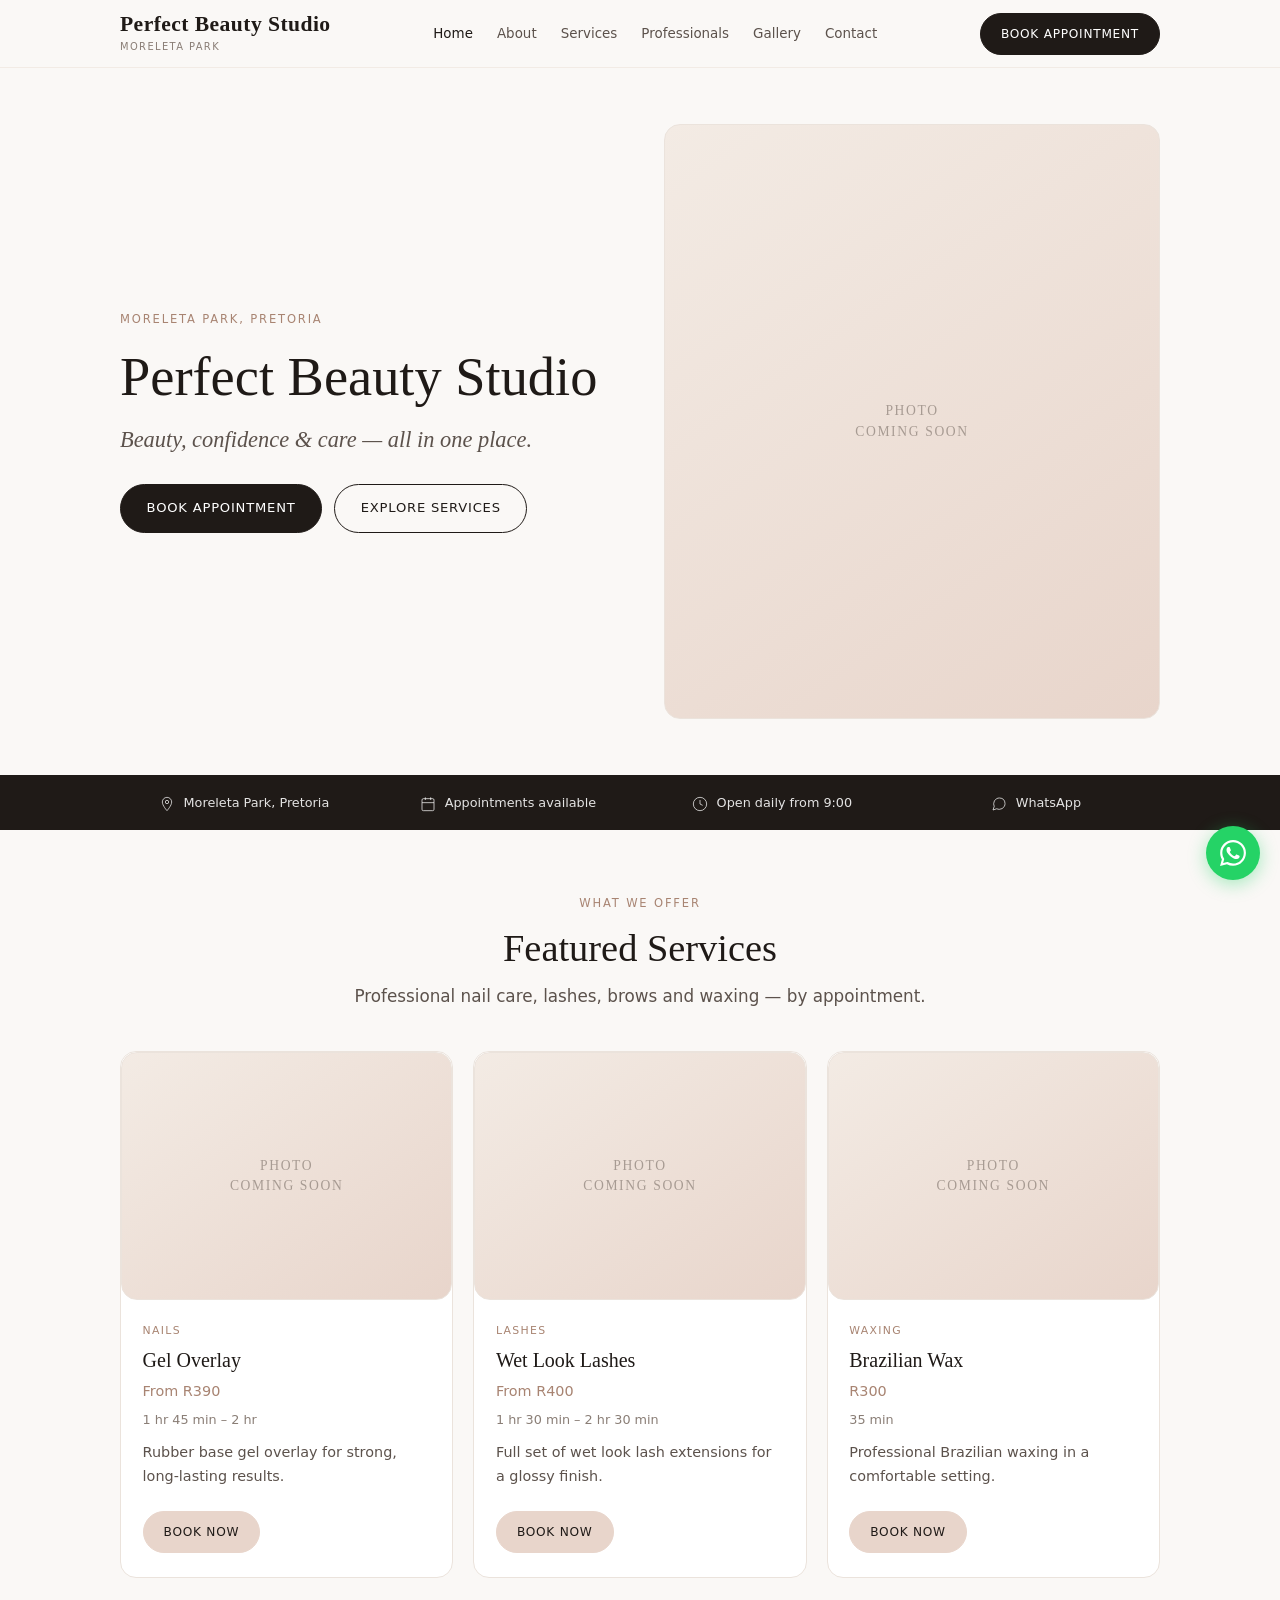
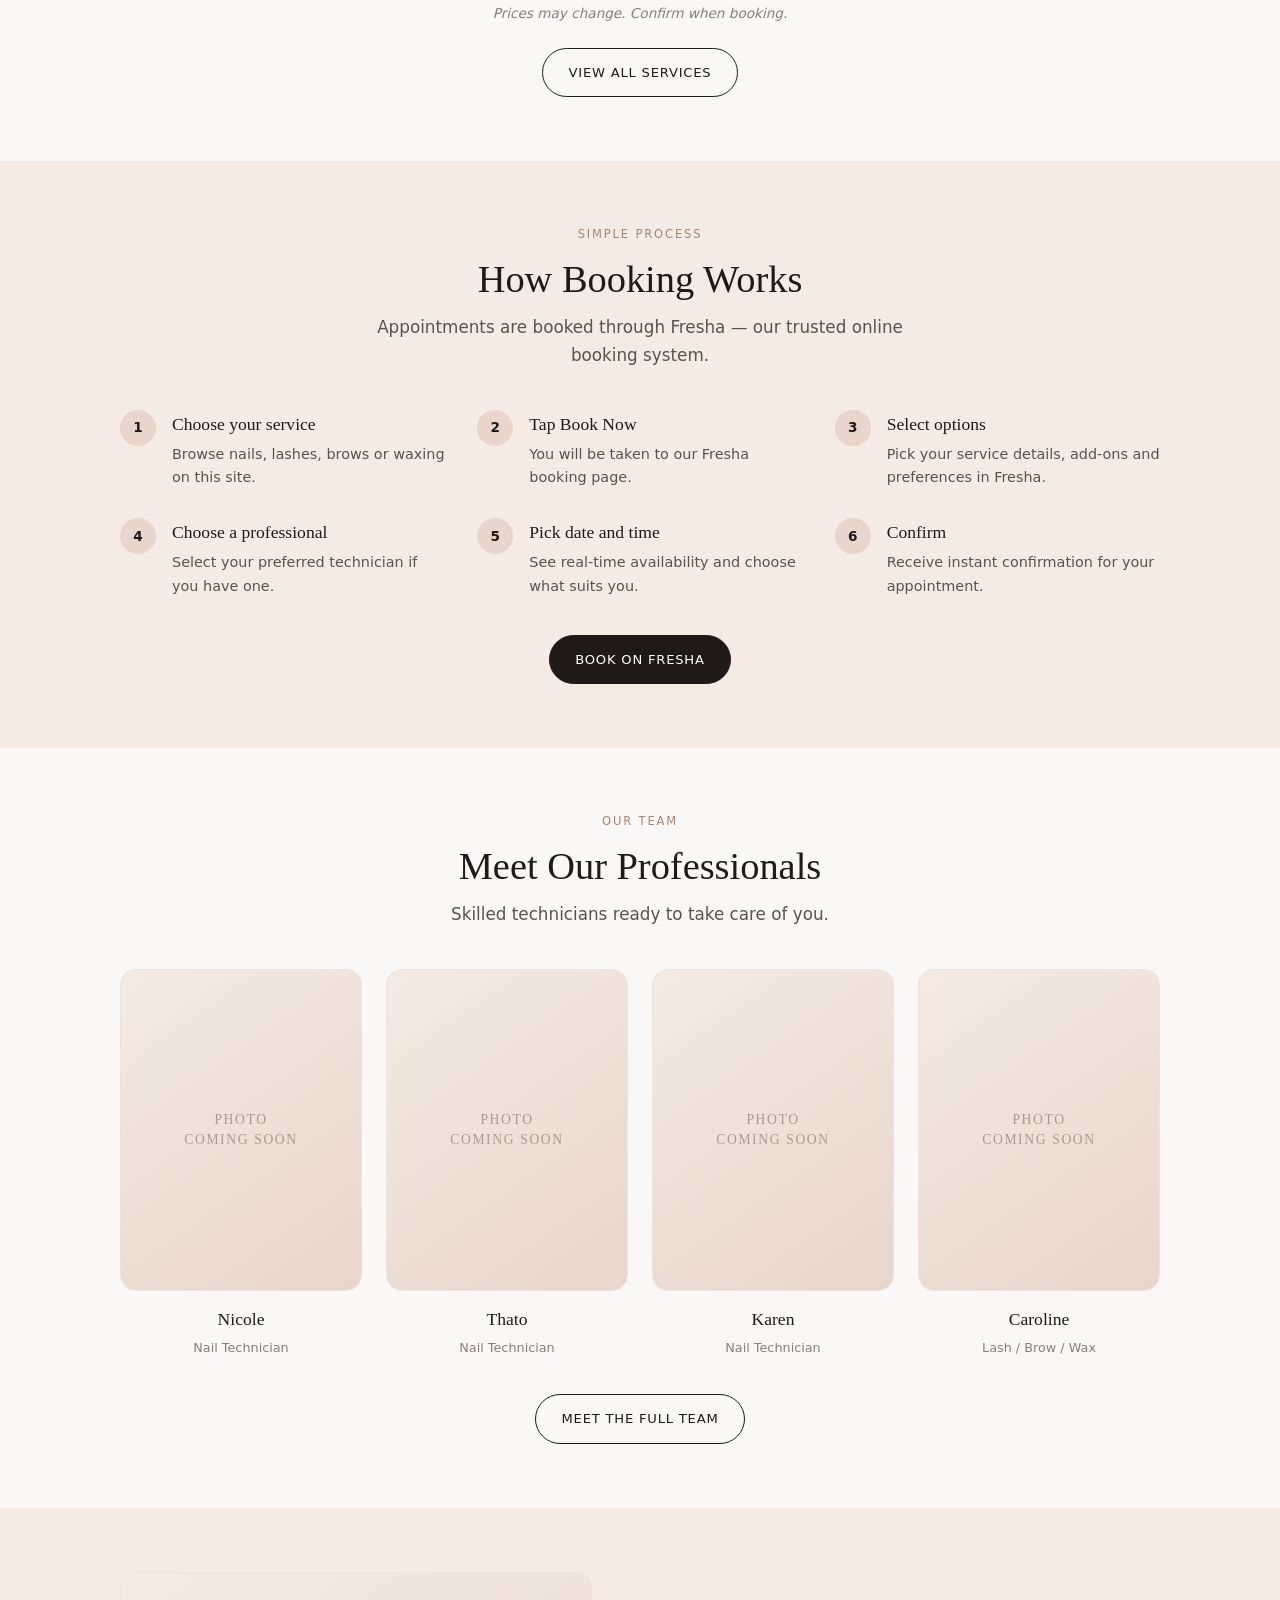
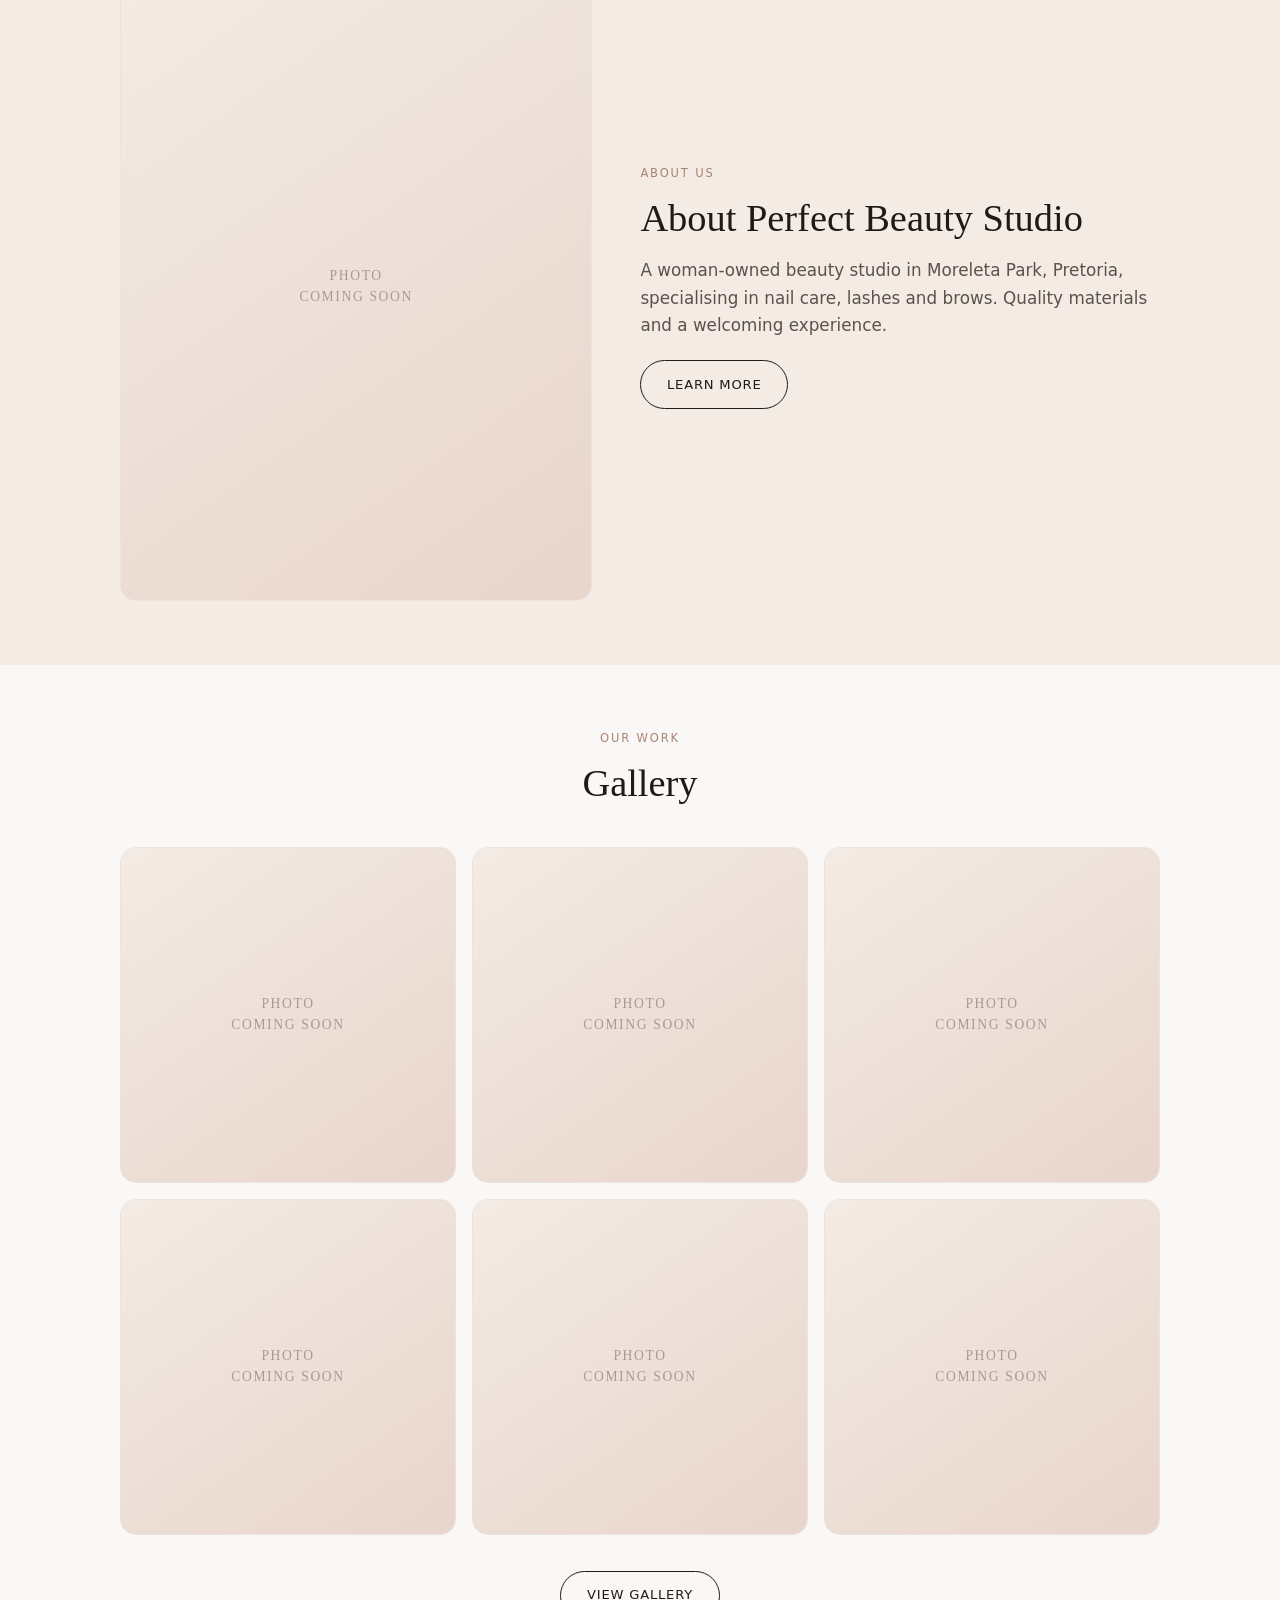
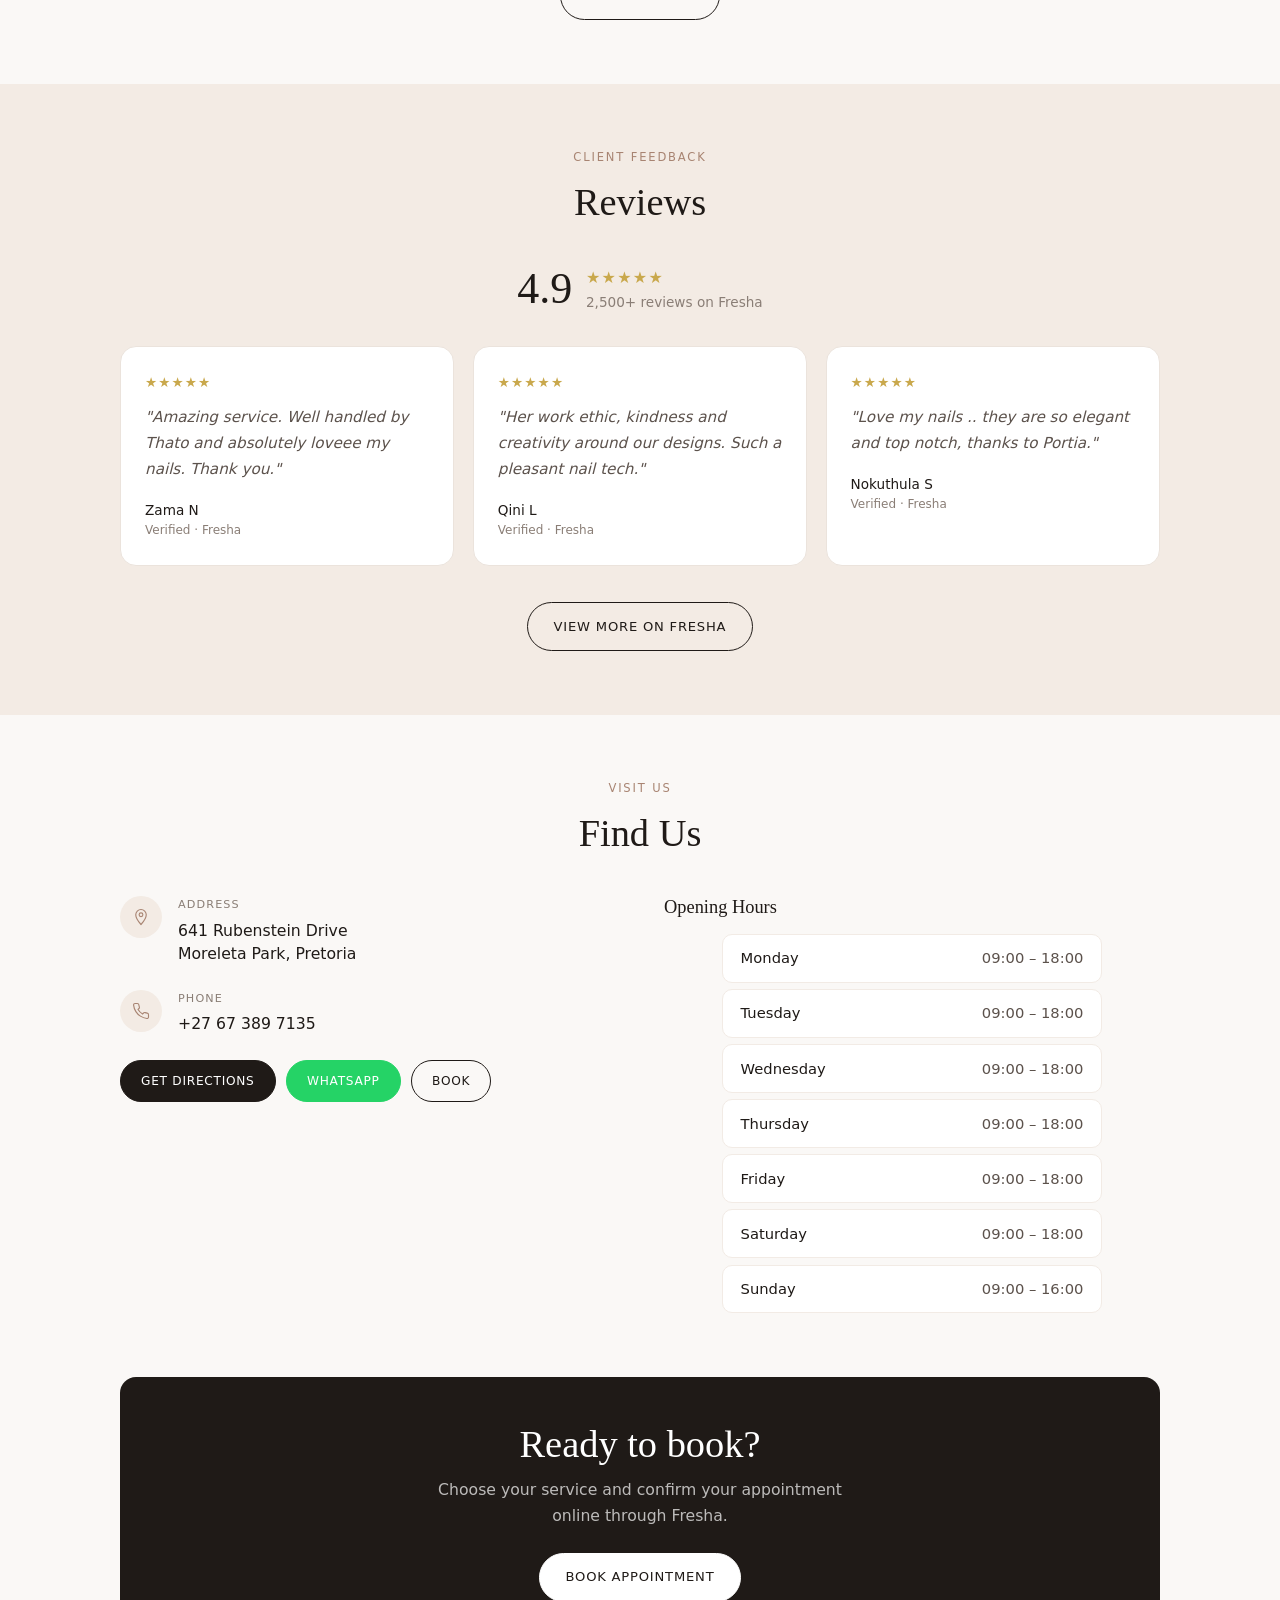
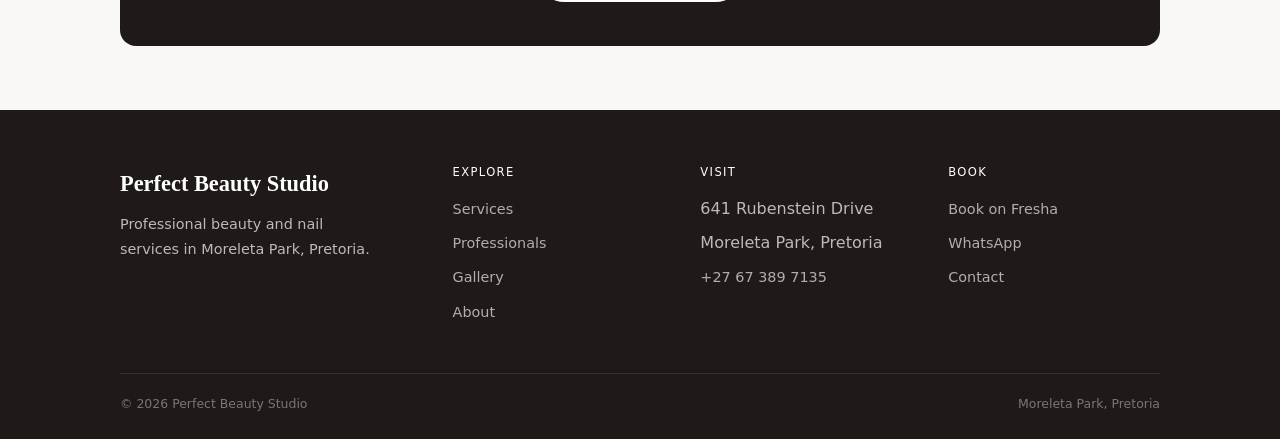
==== commit ff757bd5: "Add files via upload" ====
--- a/index.html
+++ b/index.html
@@ -12,7 +12,7 @@
 <link rel="preconnect" href="https://fonts.googleapis.com">
 <link rel="preconnect" href="https://fonts.gstatic.com" crossorigin>
 <link href="https://fonts.googleapis.com/css2?family=Cormorant+Garamond:ital,wght@0,400;0,500;0,600;1,400&family=Jost:wght@300;400;500;600&display=swap" rel="stylesheet">
-<link rel="stylesheet" href="./css/style.css">
+<link rel="stylesheet" href="./style.css">
 <link rel="icon" href="./favicon.svg" type="image/svg+xml">
 </head>
 <body>
@@ -343,6 +343,6 @@
 <a href="#" class="top-btn" aria-label="Back to top">
 <svg viewBox="0 0 24 24" fill="none" stroke="currentColor" stroke-width="2"><path d="M18 15l-6-6-6 6"/></svg>
 </a>
-<script src="./js/script.js"></script>
+<script src="./script.js"></script>
 </body>
 </html>
--- a/style.css
+++ b/style.css
@@ -0,0 +1,936 @@
+/* Perfect Beauty Studio — Premium Mobile-First Styles */
+
+:root {
+  --bg: #faf8f6;
+  --bg-warm: #f3ebe4;
+  --bg-card: #ffffff;
+  --ink: #1f1a17;
+  --ink-soft: #5c524c;
+  --ink-muted: #8a7e76;
+  --blush: #c4a494;
+  --blush-deep: #a88472;
+  --blush-soft: #e8d5cb;
+  --line: #ebe3dc;
+  --line-soft: #f2ebe5;
+  --whatsapp: #25d366;
+  --font-display: "Cormorant Garamond", Georgia, serif;
+  --font-body: "Jost", system-ui, -apple-system, sans-serif;
+  --radius: 16px;
+  --radius-sm: 10px;
+  --radius-pill: 999px;
+  --shadow: 0 8px 30px rgba(31, 26, 23, 0.06);
+  --nav-h: 68px;
+  --pad: 1.25rem;
+  --max: 1080px;
+  --ease: 0.25s ease;
+}
+
+*, *::before, *::after { box-sizing: border-box; margin: 0; padding: 0; }
+
+html {
+  scroll-behavior: smooth;
+  -webkit-text-size-adjust: 100%;
+}
+
+body {
+  font-family: var(--font-body);
+  font-weight: 400;
+  font-size: 16px;
+  line-height: 1.65;
+  color: var(--ink);
+  background: var(--bg);
+  -webkit-font-smoothing: antialiased;
+  overflow-x: hidden;
+}
+
+img, svg { display: block; max-width: 100%; }
+a { color: inherit; text-decoration: none; }
+ul, ol { list-style: none; }
+button { font-family: inherit; border: none; background: none; cursor: pointer; }
+
+h1, h2, h3, h4 {
+  font-family: var(--font-display);
+  font-weight: 500;
+  line-height: 1.2;
+  color: var(--ink);
+}
+h1 { font-size: clamp(2.1rem, 7vw, 3.4rem); }
+h2 { font-size: clamp(1.7rem, 5vw, 2.4rem); }
+h3 { font-size: clamp(1.15rem, 3vw, 1.35rem); }
+
+.eyebrow {
+  display: block;
+  font-size: 0.72rem;
+  font-weight: 500;
+  letter-spacing: 0.16em;
+  text-transform: uppercase;
+  color: var(--blush-deep);
+  margin-bottom: 0.75rem;
+}
+
+.lead {
+  font-size: 1.05rem;
+  color: var(--ink-soft);
+  max-width: 36rem;
+}
+
+.container {
+  width: 100%;
+  max-width: var(--max);
+  margin: 0 auto;
+  padding: 0 var(--pad);
+}
+
+.section { padding: 4rem 0; }
+.section--warm { background: var(--bg-warm); }
+.section--ink { background: var(--ink); color: #fff; }
+.section--ink h2,
+.section--ink h3 { color: #fff; }
+
+.section-head {
+  text-align: center;
+  margin-bottom: 2.5rem;
+}
+.section-head .lead {
+  margin: 0.75rem auto 0;
+}
+
+.btn {
+  display: inline-flex;
+  align-items: center;
+  justify-content: center;
+  gap: 0.45rem;
+  min-height: 48px;
+  padding: 0.8rem 1.6rem;
+  font-size: 0.82rem;
+  font-weight: 500;
+  letter-spacing: 0.06em;
+  text-transform: uppercase;
+  border-radius: var(--radius-pill);
+  border: 1.5px solid transparent;
+  transition: background var(--ease), color var(--ease), border-color var(--ease), transform var(--ease);
+  white-space: nowrap;
+}
+.btn:active { transform: scale(0.98); }
+
+.btn--solid {
+  background: var(--ink);
+  color: #fff;
+  border-color: var(--ink);
+}
+.btn--solid:hover { background: var(--blush-deep); border-color: var(--blush-deep); }
+
+.btn--ghost {
+  background: transparent;
+  color: var(--ink);
+  border-color: var(--ink);
+}
+.btn--ghost:hover { background: var(--ink); color: #fff; }
+
+.btn--soft {
+  background: var(--blush-soft);
+  color: var(--ink);
+  border-color: var(--blush-soft);
+}
+.btn--soft:hover { background: var(--blush); color: #fff; border-color: var(--blush); }
+
+.btn--light {
+  background: #fff;
+  color: var(--ink);
+  border-color: #fff;
+}
+.btn--light:hover { background: var(--blush-soft); border-color: var(--blush-soft); }
+
+.btn--whatsapp {
+  background: var(--whatsapp);
+  color: #fff;
+  border-color: var(--whatsapp);
+}
+
+.btn--sm {
+  min-height: 42px;
+  padding: 0.6rem 1.25rem;
+  font-size: 0.76rem;
+}
+
+.btn--full { width: 100%; }
+
+.btn-row {
+  display: flex;
+  flex-wrap: wrap;
+  gap: 0.75rem;
+}
+
+/* HEADER */
+.header {
+  position: sticky;
+  top: 0;
+  z-index: 1000;
+  height: var(--nav-h);
+  background: rgba(250, 248, 246, 0.92);
+  backdrop-filter: blur(14px);
+  -webkit-backdrop-filter: blur(14px);
+  border-bottom: 1px solid var(--line-soft);
+}
+
+.nav {
+  display: flex;
+  align-items: center;
+  justify-content: space-between;
+  height: var(--nav-h);
+  gap: 0.75rem;
+}
+
+.logo {
+  display: flex;
+  flex-direction: column;
+  justify-content: center;
+  min-width: 0;
+  flex-shrink: 1;
+}
+.logo__name {
+  font-family: var(--font-display);
+  font-size: 1.15rem;
+  font-weight: 600;
+  letter-spacing: 0.02em;
+  color: var(--ink);
+  line-height: 1.15;
+  white-space: nowrap;
+}
+.logo__place {
+  font-size: 0.62rem;
+  font-weight: 500;
+  letter-spacing: 0.14em;
+  text-transform: uppercase;
+  color: var(--ink-muted);
+  margin-top: 2px;
+}
+
+.nav__links {
+  display: none;
+  align-items: center;
+  gap: 1.5rem;
+}
+.nav__links a {
+  font-size: 0.84rem;
+  font-weight: 450;
+  color: var(--ink-soft);
+  transition: color var(--ease);
+}
+.nav__links a:hover,
+.nav__links a.active { color: var(--ink); }
+
+.nav__actions {
+  display: flex;
+  align-items: center;
+  gap: 0.5rem;
+  flex-shrink: 0;
+}
+
+.nav__book { display: none; }
+
+.nav__burger {
+  width: 44px;
+  height: 44px;
+  display: flex;
+  flex-direction: column;
+  align-items: center;
+  justify-content: center;
+  gap: 5px;
+  border-radius: 50%;
+}
+.nav__burger span {
+  display: block;
+  width: 20px;
+  height: 1.5px;
+  background: var(--ink);
+  border-radius: 2px;
+  transition: transform 0.3s ease, opacity 0.3s ease;
+}
+.nav__burger.is-open span:nth-child(1) { transform: translateY(6.5px) rotate(45deg); }
+.nav__burger.is-open span:nth-child(2) { opacity: 0; }
+.nav__burger.is-open span:nth-child(3) { transform: translateY(-6.5px) rotate(-45deg); }
+
+.drawer-bg {
+  position: fixed;
+  inset: 0;
+  background: rgba(31, 26, 23, 0.4);
+  opacity: 0;
+  visibility: hidden;
+  transition: opacity 0.3s ease, visibility 0.3s ease;
+  z-index: 998;
+}
+.drawer-bg.is-open { opacity: 1; visibility: visible; }
+
+.drawer {
+  position: fixed;
+  top: 0;
+  right: 0;
+  width: min(300px, 86vw);
+  height: 100%;
+  background: var(--bg);
+  padding: 5.5rem 1.75rem 2rem;
+  transform: translateX(100%);
+  transition: transform 0.35s ease;
+  z-index: 999;
+  display: flex;
+  flex-direction: column;
+  gap: 0.25rem;
+  box-shadow: -8px 0 40px rgba(0,0,0,0.08);
+}
+.drawer.is-open { transform: translateX(0); }
+.drawer a {
+  display: block;
+  padding: 0.85rem 0;
+  font-size: 1.05rem;
+  color: var(--ink);
+  border-bottom: 1px solid var(--line-soft);
+}
+.drawer .btn { margin-top: 1.5rem; }
+
+@media (min-width: 900px) {
+  .logo__name { font-size: 1.35rem; }
+  .nav__links { display: flex; }
+  .nav__book { display: inline-flex; }
+  .nav__burger { display: none; }
+  .drawer, .drawer-bg { display: none !important; }
+}
+
+/* HERO */
+.hero { padding: 2.5rem 0 0; }
+
+.hero__inner {
+  display: flex;
+  flex-direction: column;
+  gap: 2rem;
+}
+
+.hero__copy {
+  text-align: center;
+  padding: 0.5rem 0 0;
+}
+
+.hero__copy .eyebrow { margin-bottom: 1rem; }
+.hero__copy h1 { margin-bottom: 0.85rem; }
+
+.hero__tag {
+  font-family: var(--font-display);
+  font-size: clamp(1.15rem, 3.5vw, 1.4rem);
+  font-style: italic;
+  font-weight: 400;
+  color: var(--ink-soft);
+  margin-bottom: 1.75rem;
+  line-height: 1.4;
+}
+
+.hero__copy .btn-row { justify-content: center; }
+
+.media-frame {
+  position: relative;
+  width: 100%;
+  border-radius: var(--radius);
+  overflow: hidden;
+  background: linear-gradient(145deg, var(--bg-warm) 0%, var(--blush-soft) 100%);
+  border: 1px solid var(--line);
+  display: flex;
+  align-items: center;
+  justify-content: center;
+}
+
+.media-frame--hero {
+  aspect-ratio: 4 / 3;
+  max-height: 420px;
+}
+
+.media-frame--card { aspect-ratio: 4 / 3; }
+.media-frame--portrait { aspect-ratio: 3 / 4; }
+.media-frame--square { aspect-ratio: 1; }
+
+.media-frame__label {
+  font-family: var(--font-display);
+  font-size: 0.85rem;
+  letter-spacing: 0.12em;
+  text-transform: uppercase;
+  color: var(--ink-muted);
+  opacity: 0.7;
+  text-align: center;
+  padding: 1rem;
+  line-height: 1.5;
+}
+
+.media-frame img {
+  width: 100%;
+  height: 100%;
+  object-fit: cover;
+  position: absolute;
+  inset: 0;
+}
+
+@media (min-width: 768px) {
+  .hero { padding: 3.5rem 0 1rem; }
+  .hero__inner {
+    display: grid;
+    grid-template-columns: 1fr 1fr;
+    gap: 3rem;
+    align-items: center;
+  }
+  .hero__copy {
+    text-align: left;
+    padding: 0;
+  }
+  .hero__copy .btn-row { justify-content: flex-start; }
+  .media-frame--hero {
+    aspect-ratio: 5 / 6;
+    max-height: none;
+  }
+}
+
+/* QUICK BAR */
+.quickbar {
+  background: var(--ink);
+  color: rgba(255,255,255,0.88);
+  padding: 1.15rem 0;
+  margin-top: 2.5rem;
+}
+
+.quickbar__grid {
+  display: grid;
+  grid-template-columns: 1fr 1fr;
+  gap: 1rem 1.25rem;
+}
+
+.quickbar__item {
+  display: flex;
+  align-items: flex-start;
+  gap: 0.55rem;
+  font-size: 0.8rem;
+  line-height: 1.35;
+  color: rgba(255,255,255,0.88);
+}
+.quickbar__item svg {
+  width: 16px;
+  height: 16px;
+  flex-shrink: 0;
+  margin-top: 2px;
+  stroke: rgba(255,255,255,0.7);
+  fill: none;
+}
+.quickbar__item:hover { color: #fff; }
+
+@media (min-width: 768px) {
+  .quickbar__grid {
+    grid-template-columns: repeat(4, 1fr);
+    gap: 1rem;
+  }
+  .quickbar__item { justify-content: center; }
+}
+
+/* CARDS */
+.cards {
+  display: grid;
+  gap: 1.25rem;
+}
+
+.card {
+  background: var(--bg-card);
+  border: 1px solid var(--line);
+  border-radius: var(--radius);
+  overflow: hidden;
+  display: flex;
+  flex-direction: column;
+  transition: box-shadow var(--ease), transform var(--ease);
+}
+.card:hover {
+  box-shadow: var(--shadow);
+  transform: translateY(-2px);
+}
+
+.card__body {
+  padding: 1.35rem 1.35rem 1.5rem;
+  display: flex;
+  flex-direction: column;
+  flex: 1;
+  gap: 0.35rem;
+}
+
+.card__cat {
+  font-size: 0.68rem;
+  font-weight: 500;
+  letter-spacing: 0.12em;
+  text-transform: uppercase;
+  color: var(--blush-deep);
+}
+
+.card__title {
+  font-family: var(--font-display);
+  font-size: 1.25rem;
+  font-weight: 500;
+  margin: 0.15rem 0;
+}
+
+.card__meta {
+  font-size: 0.9rem;
+  color: var(--blush-deep);
+  font-weight: 500;
+}
+
+.card__time {
+  font-size: 0.8rem;
+  color: var(--ink-muted);
+}
+
+.card__text {
+  font-size: 0.9rem;
+  color: var(--ink-soft);
+  margin: 0.35rem 0 1rem;
+  flex: 1;
+}
+
+.card .btn { align-self: flex-start; margin-top: auto; }
+
+@media (min-width: 600px) {
+  .cards--2 { grid-template-columns: 1fr 1fr; }
+}
+@media (min-width: 900px) {
+  .cards--3 { grid-template-columns: repeat(3, 1fr); }
+  .cards--4 { grid-template-columns: repeat(4, 1fr); }
+}
+
+/* STEPS */
+.steps {
+  display: grid;
+  gap: 1.5rem;
+}
+
+.step {
+  display: flex;
+  gap: 1rem;
+  align-items: flex-start;
+}
+
+.step__num {
+  width: 36px;
+  height: 36px;
+  border-radius: 50%;
+  background: var(--blush-soft);
+  color: var(--ink);
+  font-size: 0.85rem;
+  font-weight: 600;
+  display: flex;
+  align-items: center;
+  justify-content: center;
+  flex-shrink: 0;
+}
+
+.step__title {
+  font-family: var(--font-display);
+  font-size: 1.1rem;
+  font-weight: 500;
+  margin-bottom: 0.25rem;
+}
+
+.step__text {
+  font-size: 0.9rem;
+  color: var(--ink-soft);
+}
+
+@media (min-width: 700px) {
+  .steps {
+    grid-template-columns: 1fr 1fr;
+    gap: 1.75rem 2rem;
+  }
+}
+@media (min-width: 1000px) {
+  .steps { grid-template-columns: repeat(3, 1fr); }
+}
+
+/* TEAM */
+.team-grid {
+  display: grid;
+  grid-template-columns: 1fr 1fr;
+  gap: 1.15rem;
+}
+
+.team-card { text-align: center; }
+.team-card .media-frame { margin-bottom: 0.85rem; }
+
+.team-card__name {
+  font-family: var(--font-display);
+  font-size: 1.1rem;
+  font-weight: 500;
+  margin-bottom: 0.2rem;
+}
+
+.team-card__role {
+  font-size: 0.8rem;
+  color: var(--ink-muted);
+}
+
+@media (min-width: 700px) {
+  .team-grid { grid-template-columns: repeat(3, 1fr); gap: 1.5rem; }
+}
+@media (min-width: 1000px) {
+  .team-grid { grid-template-columns: repeat(4, 1fr); }
+}
+
+/* GALLERY */
+.gallery-grid {
+  display: grid;
+  grid-template-columns: 1fr 1fr;
+  gap: 0.75rem;
+}
+
+@media (min-width: 700px) {
+  .gallery-grid {
+    grid-template-columns: repeat(3, 1fr);
+    gap: 1rem;
+  }
+}
+
+/* REVIEWS */
+.rating-row {
+  display: flex;
+  align-items: center;
+  justify-content: center;
+  gap: 0.85rem;
+  margin-bottom: 2rem;
+}
+
+.rating-score {
+  font-family: var(--font-display);
+  font-size: 2.75rem;
+  font-weight: 500;
+  line-height: 1;
+}
+
+.rating-stars {
+  color: #c9a84c;
+  letter-spacing: 0.08em;
+  font-size: 1rem;
+}
+
+.rating-count {
+  font-size: 0.85rem;
+  color: var(--ink-muted);
+}
+
+.reviews {
+  display: grid;
+  gap: 1.15rem;
+}
+
+.review {
+  background: var(--bg-card);
+  border: 1px solid var(--line);
+  border-radius: var(--radius);
+  padding: 1.5rem;
+}
+
+.review__stars {
+  color: #c9a84c;
+  font-size: 0.85rem;
+  letter-spacing: 0.08em;
+  margin-bottom: 0.75rem;
+}
+
+.review__text {
+  font-size: 0.95rem;
+  font-style: italic;
+  color: var(--ink-soft);
+  margin-bottom: 1rem;
+  line-height: 1.7;
+}
+
+.review__author {
+  font-size: 0.85rem;
+  font-weight: 500;
+}
+
+.review__source {
+  font-size: 0.75rem;
+  color: var(--ink-muted);
+}
+
+@media (min-width: 700px) {
+  .reviews { grid-template-columns: repeat(3, 1fr); }
+}
+
+/* HOURS */
+.hours {
+  max-width: 380px;
+  margin: 0 auto;
+  display: grid;
+  gap: 0.4rem;
+}
+
+.hours__row {
+  display: flex;
+  justify-content: space-between;
+  padding: 0.7rem 1.1rem;
+  background: var(--bg-card);
+  border-radius: var(--radius-sm);
+  border: 1px solid var(--line-soft);
+  font-size: 0.92rem;
+}
+
+.hours__day { font-weight: 500; }
+.hours__time { color: var(--ink-soft); }
+
+/* CONTACT */
+.contact-grid {
+  display: grid;
+  gap: 2.5rem;
+}
+
+@media (min-width: 768px) {
+  .contact-grid {
+    grid-template-columns: 1fr 1fr;
+    gap: 3rem;
+    align-items: start;
+  }
+}
+
+.contact-block {
+  display: flex;
+  gap: 1rem;
+  margin-bottom: 1.5rem;
+}
+
+.contact-block__icon {
+  width: 42px;
+  height: 42px;
+  border-radius: 50%;
+  background: var(--bg-warm);
+  display: flex;
+  align-items: center;
+  justify-content: center;
+  flex-shrink: 0;
+  color: var(--blush-deep);
+}
+.contact-block__icon svg {
+  width: 18px;
+  height: 18px;
+  stroke: currentColor;
+  fill: none;
+}
+
+.contact-block__label {
+  font-size: 0.7rem;
+  font-weight: 500;
+  letter-spacing: 0.1em;
+  text-transform: uppercase;
+  color: var(--ink-muted);
+  margin-bottom: 0.25rem;
+}
+
+.contact-block__value {
+  font-size: 0.98rem;
+  line-height: 1.5;
+}
+
+.contact-actions {
+  display: flex;
+  flex-wrap: wrap;
+  gap: 0.65rem;
+  margin-top: 0.5rem;
+}
+
+/* CTA BANNER */
+.cta-banner {
+  background: var(--ink);
+  color: #fff;
+  border-radius: var(--radius);
+  padding: 2.75rem 1.75rem;
+  text-align: center;
+}
+.cta-banner h2 {
+  color: #fff;
+  margin-bottom: 0.6rem;
+}
+.cta-banner p {
+  color: rgba(255,255,255,0.7);
+  max-width: 28rem;
+  margin: 0 auto 1.5rem;
+  font-size: 0.98rem;
+}
+
+/* PAGE HERO */
+.page-hero {
+  padding: 3rem 0 2.5rem;
+  text-align: center;
+  background: var(--bg-warm);
+}
+.page-hero h1 { margin-bottom: 0.5rem; }
+.page-hero p {
+  color: var(--ink-soft);
+  max-width: 28rem;
+  margin: 0 auto;
+}
+
+/* FOOTER */
+.footer {
+  background: var(--ink);
+  color: rgba(255,255,255,0.7);
+  padding: 3.5rem 0 1.5rem;
+}
+
+.footer__grid {
+  display: grid;
+  gap: 2.25rem;
+  margin-bottom: 2.5rem;
+}
+
+.footer__brand {
+  font-family: var(--font-display);
+  font-size: 1.4rem;
+  font-weight: 600;
+  color: #fff;
+  margin-bottom: 0.6rem;
+}
+
+.footer__desc {
+  font-size: 0.9rem;
+  line-height: 1.7;
+  max-width: 260px;
+}
+
+.footer h4 {
+  font-family: var(--font-body);
+  font-size: 0.72rem;
+  font-weight: 500;
+  letter-spacing: 0.12em;
+  text-transform: uppercase;
+  color: #fff;
+  margin-bottom: 1rem;
+}
+
+.footer__links li { margin-bottom: 0.5rem; }
+.footer__links a {
+  font-size: 0.9rem;
+  color: rgba(255,255,255,0.65);
+  transition: color var(--ease);
+}
+.footer__links a:hover { color: var(--blush-soft); }
+
+.footer__bottom {
+  border-top: 1px solid rgba(255,255,255,0.1);
+  padding-top: 1.25rem;
+  display: flex;
+  flex-wrap: wrap;
+  gap: 0.75rem;
+  justify-content: space-between;
+  font-size: 0.78rem;
+  color: rgba(255,255,255,0.4);
+}
+
+@media (min-width: 700px) {
+  .footer__grid {
+    grid-template-columns: 1.4fr 1fr 1fr 1fr;
+  }
+}
+
+/* FLOATING */
+.wa-float {
+  position: fixed;
+  bottom: 1.25rem;
+  right: 1.25rem;
+  z-index: 900;
+  width: 54px;
+  height: 54px;
+  background: var(--whatsapp);
+  border-radius: 50%;
+  display: flex;
+  align-items: center;
+  justify-content: center;
+  box-shadow: 0 4px 18px rgba(37, 211, 102, 0.4);
+  transition: transform var(--ease);
+}
+.wa-float:hover { transform: scale(1.06); }
+.wa-float svg {
+  width: 26px;
+  height: 26px;
+  fill: #fff;
+}
+
+.top-btn {
+  position: fixed;
+  bottom: 1.25rem;
+  left: 1.25rem;
+  z-index: 900;
+  width: 42px;
+  height: 42px;
+  background: var(--ink);
+  color: #fff;
+  border-radius: 50%;
+  display: flex;
+  align-items: center;
+  justify-content: center;
+  opacity: 0;
+  visibility: hidden;
+  transition: opacity var(--ease), visibility var(--ease);
+  box-shadow: var(--shadow);
+}
+.top-btn.is-visible { opacity: 1; visibility: visible; }
+.top-btn svg { width: 16px; height: 16px; stroke: currentColor; fill: none; }
+
+/* UTILS */
+.text-center { text-align: center; }
+.mt-2 { margin-top: 1.5rem; }
+.mt-3 { margin-top: 2.25rem; }
+.note {
+  text-align: center;
+  font-size: 0.85rem;
+  color: var(--ink-muted);
+  font-style: italic;
+  margin-top: 1.5rem;
+}
+
+.tabs {
+  display: flex;
+  flex-wrap: wrap;
+  gap: 0.45rem;
+  justify-content: center;
+  margin-bottom: 2rem;
+}
+.tab {
+  padding: 0.5rem 1.15rem;
+  font-size: 0.78rem;
+  font-weight: 500;
+  letter-spacing: 0.04em;
+  text-transform: uppercase;
+  border-radius: var(--radius-pill);
+  border: 1px solid var(--line);
+  color: var(--ink-soft);
+  background: transparent;
+  transition: all var(--ease);
+}
+.tab:hover,
+.tab.is-active {
+  background: var(--ink);
+  color: #fff;
+  border-color: var(--ink);
+}
+
+.about-split {
+  display: grid;
+  gap: 2rem;
+  align-items: center;
+}
+@media (min-width: 768px) {
+  .about-split {
+    grid-template-columns: 1fr 1.1fr;
+    gap: 3rem;
+  }
+}
+
+:focus-visible {
+  outline: 2px solid var(--blush);
+  outline-offset: 3px;
+}
+
+@media (prefers-reduced-motion: reduce) {
+  *, *::before, *::after {
+    animation-duration: 0.01ms !important;
+    transition-duration: 0.01ms !important;
+  }
+}
